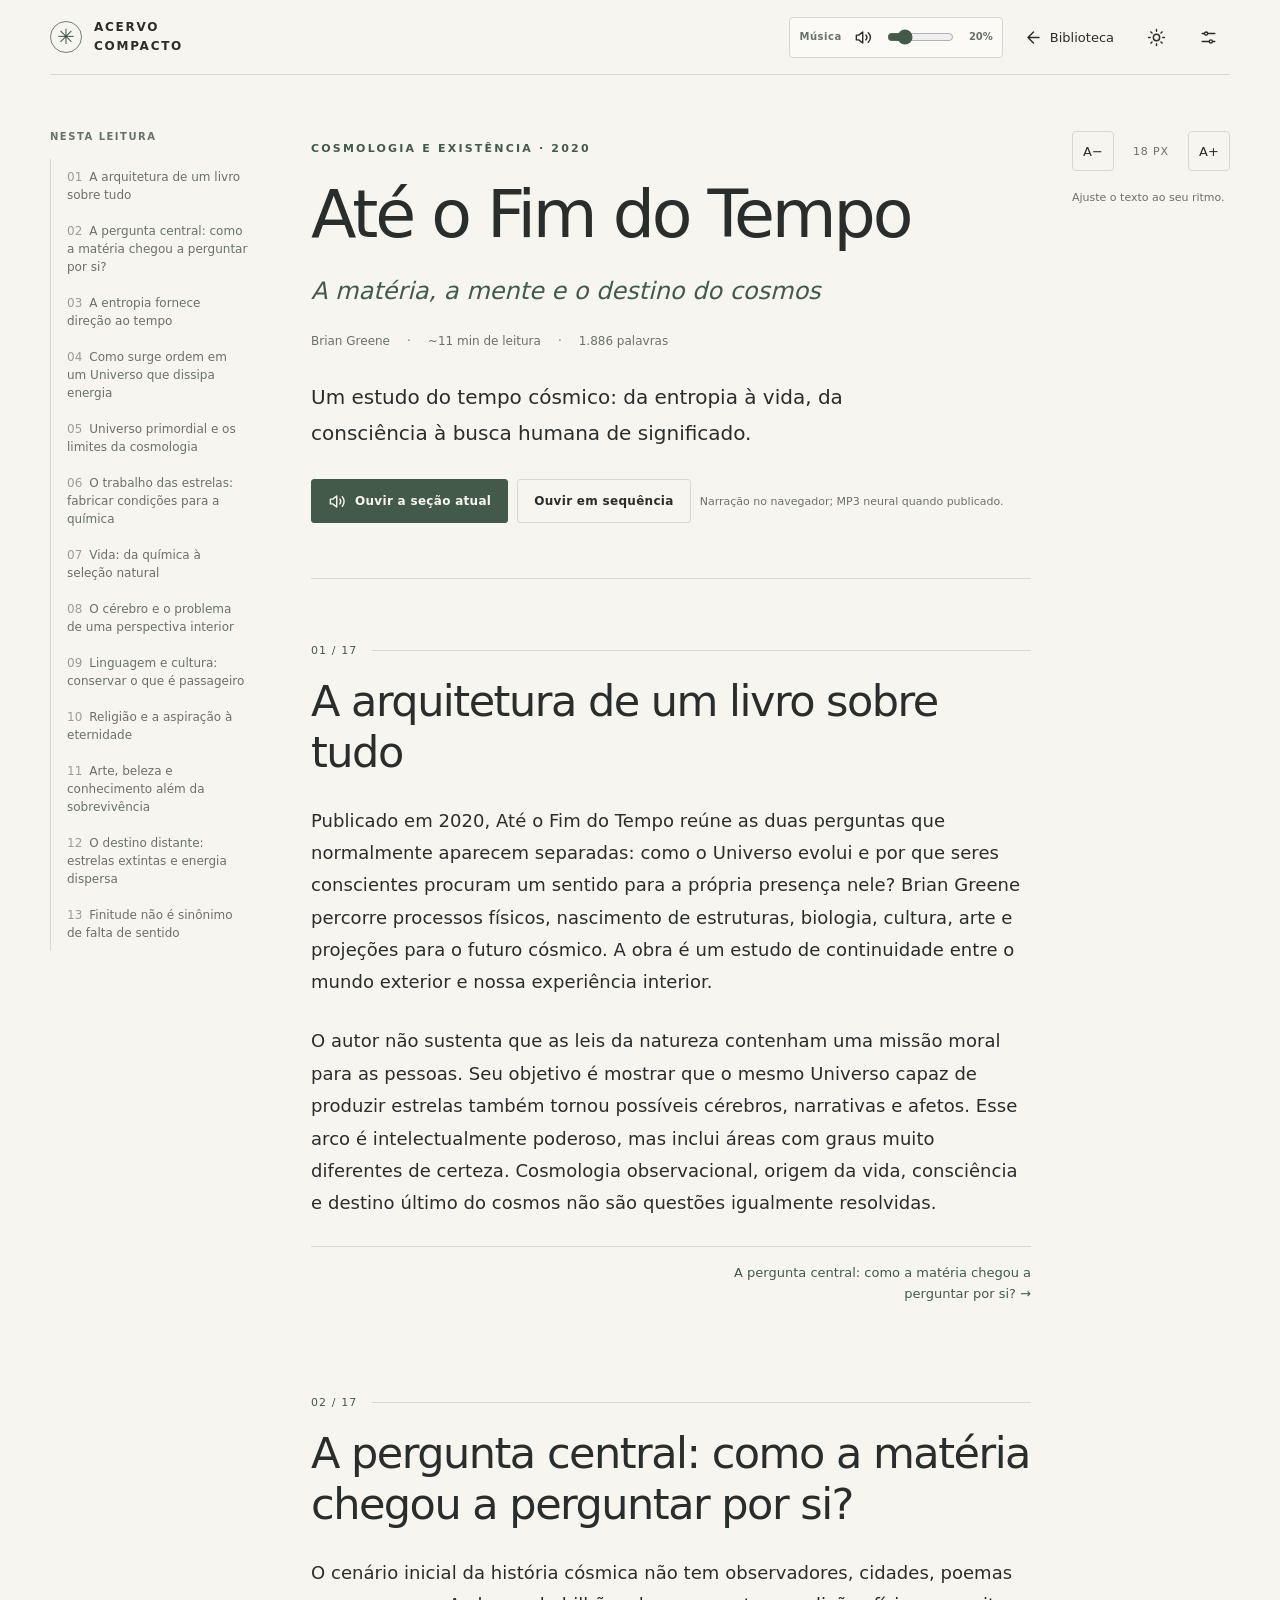
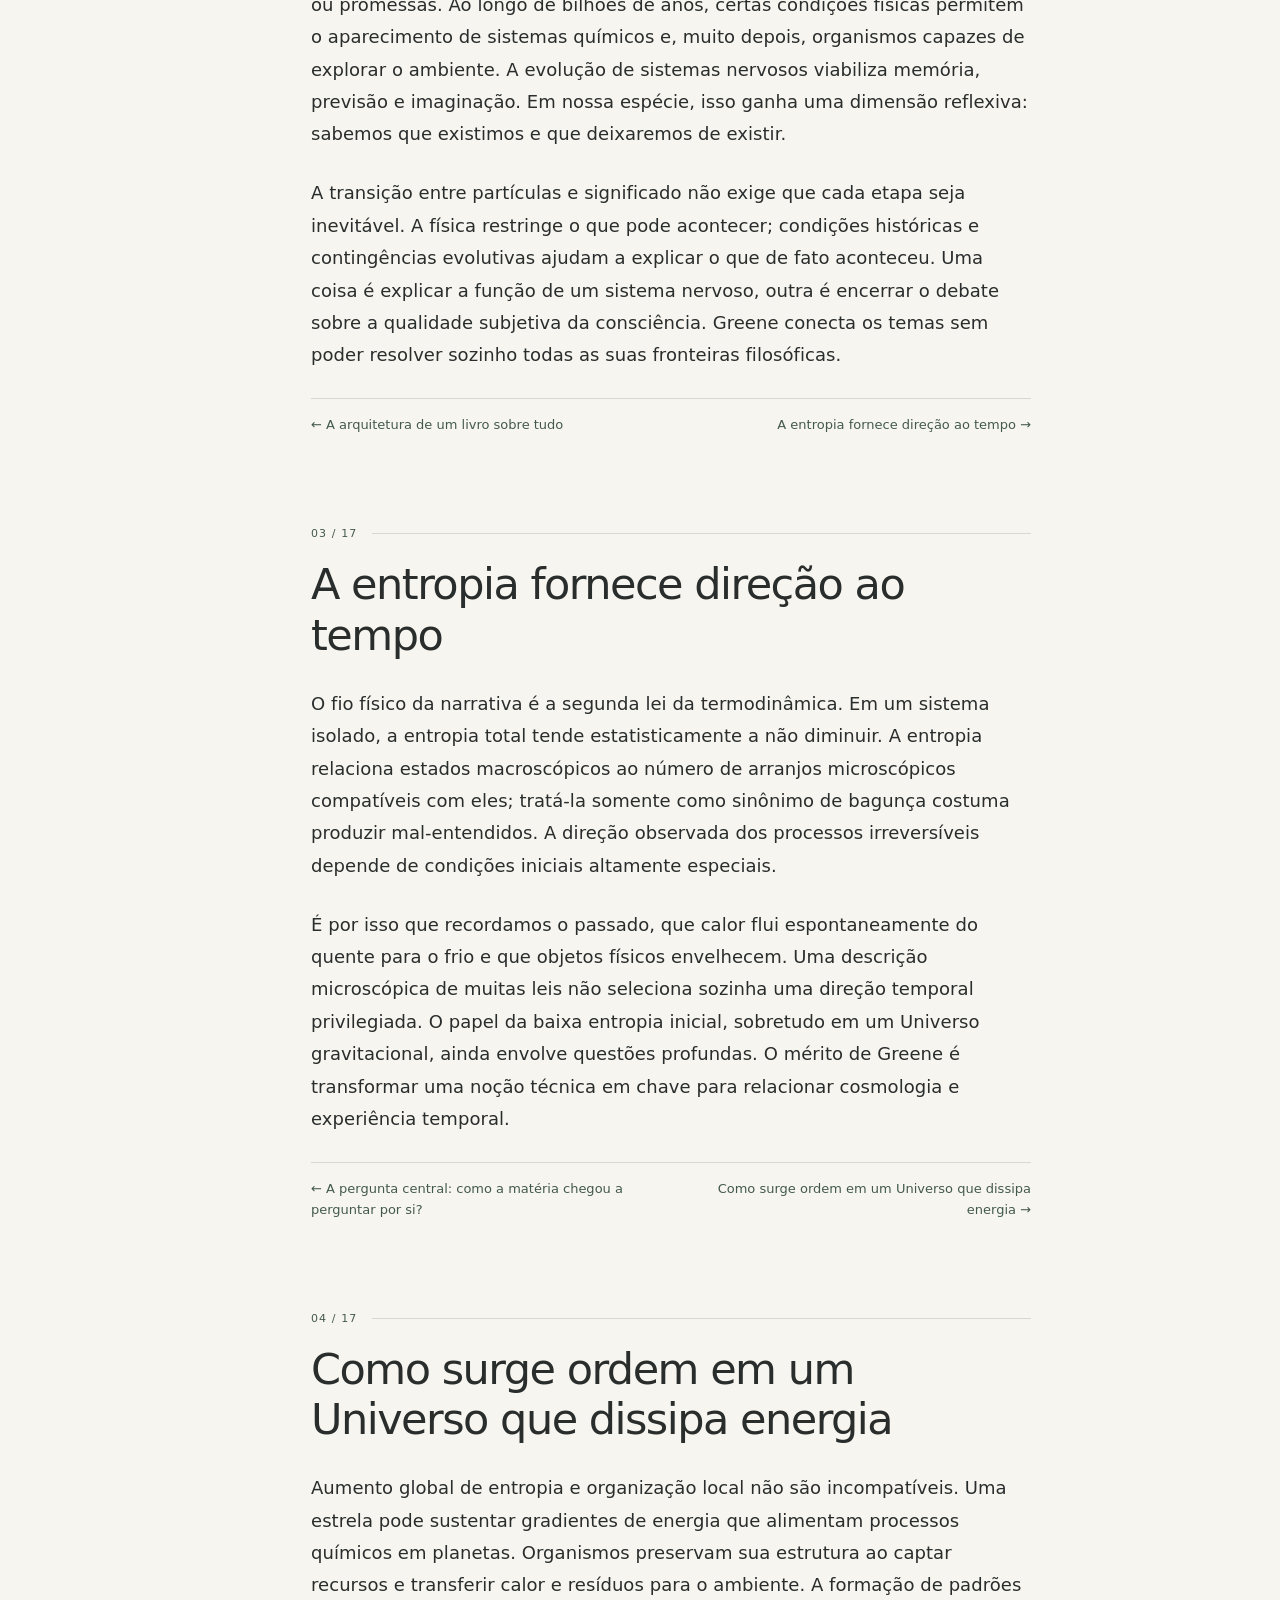
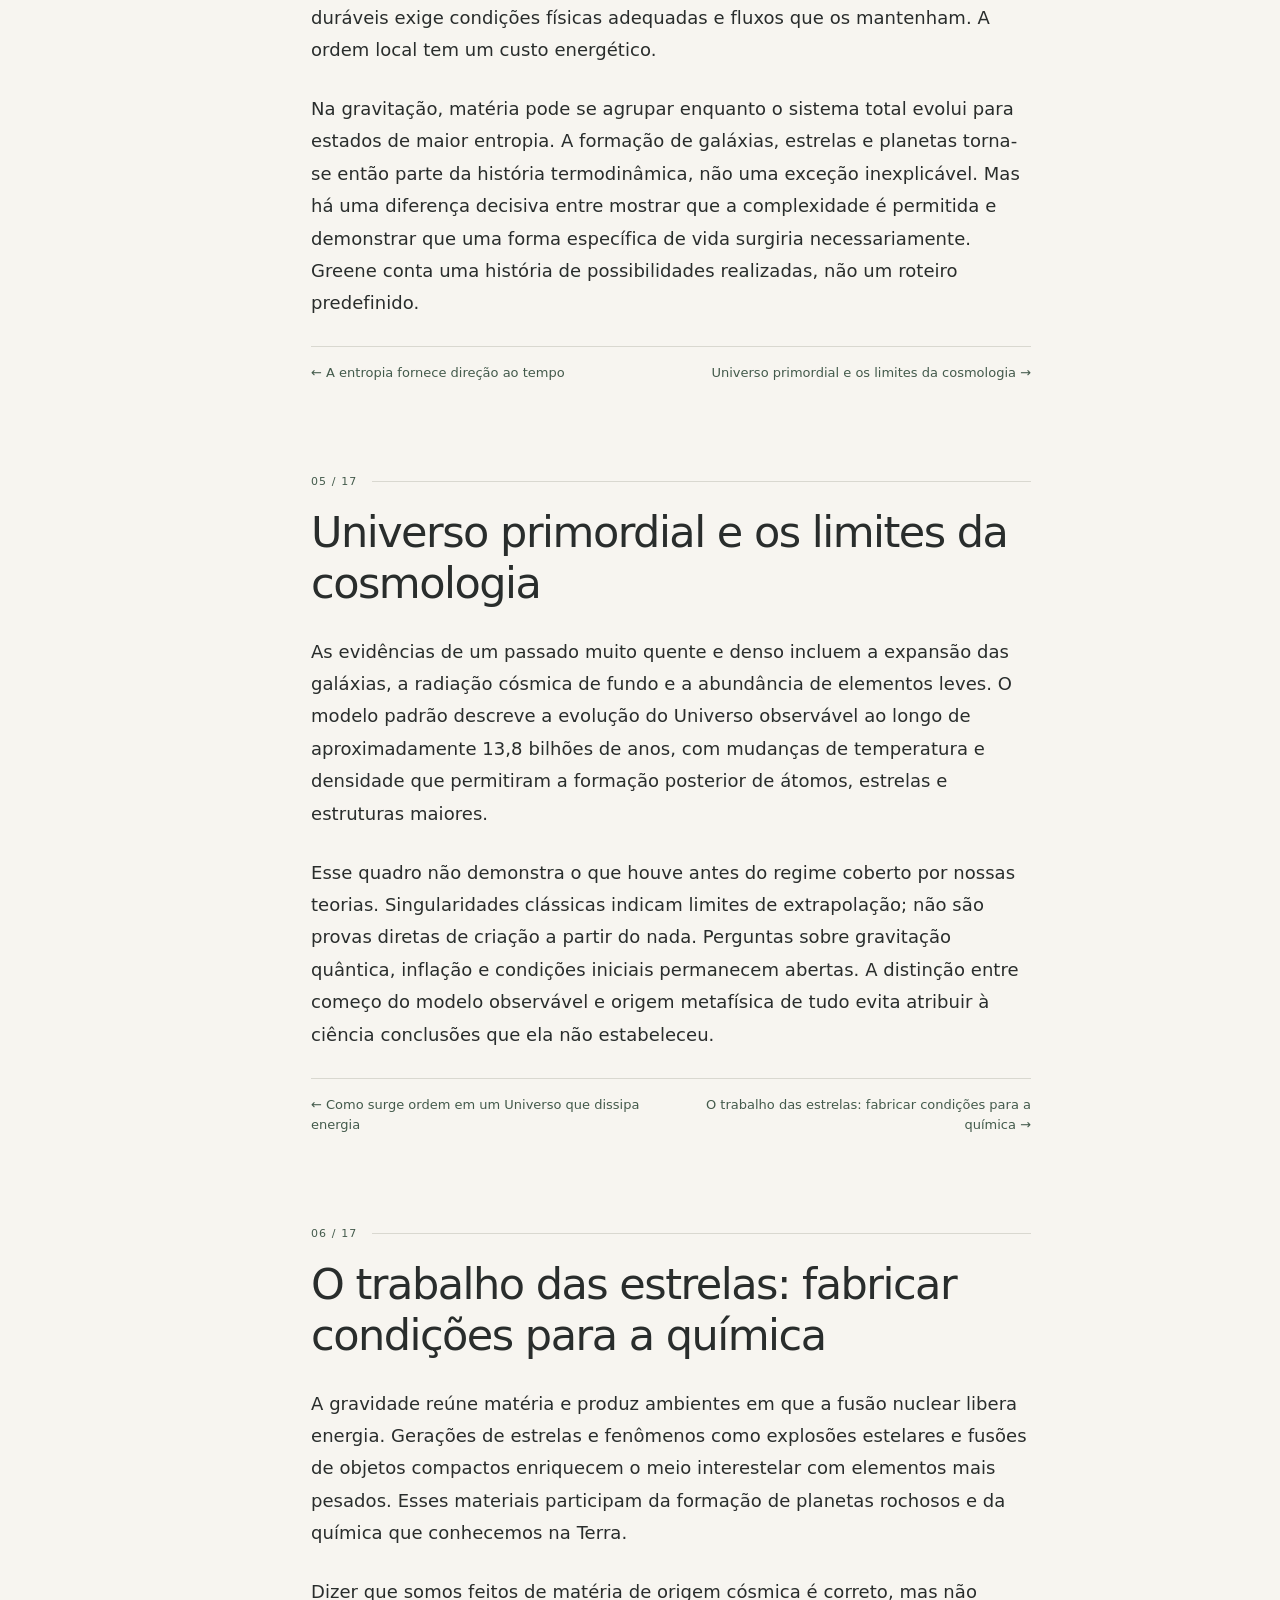
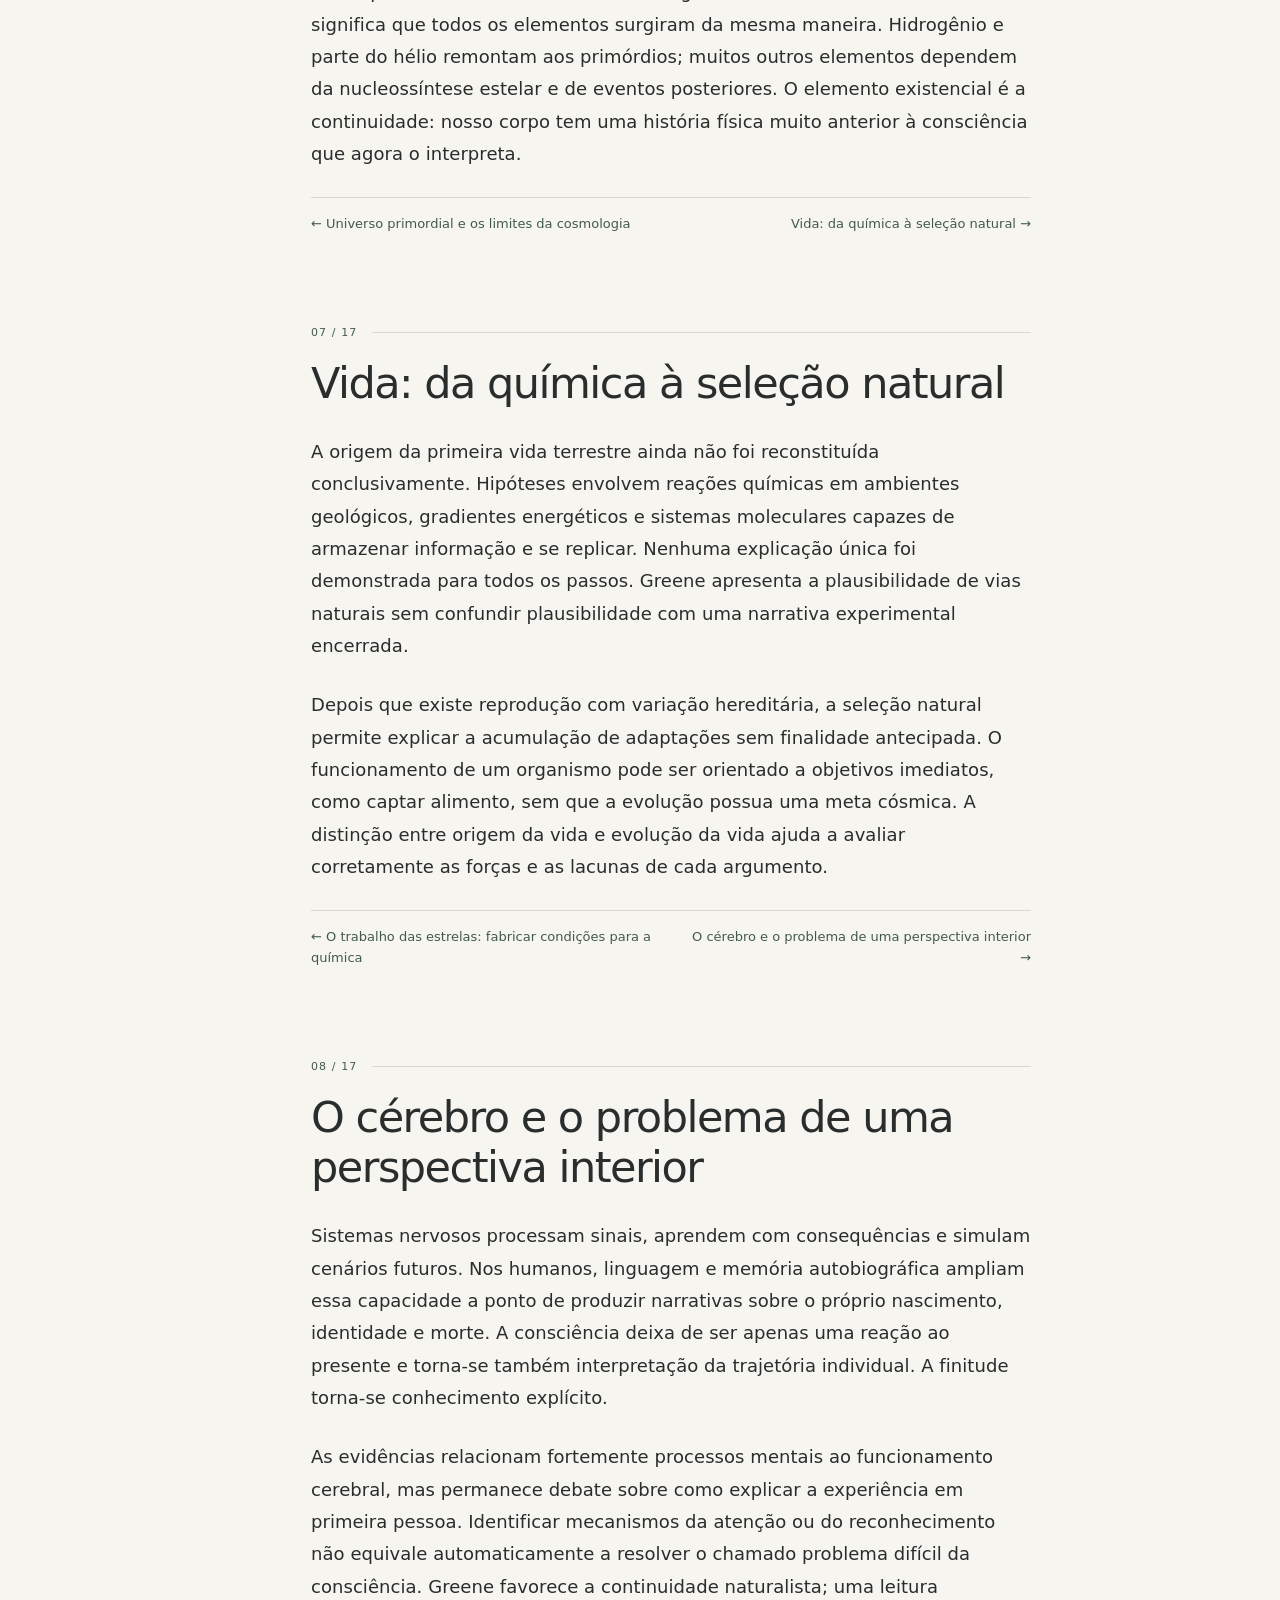
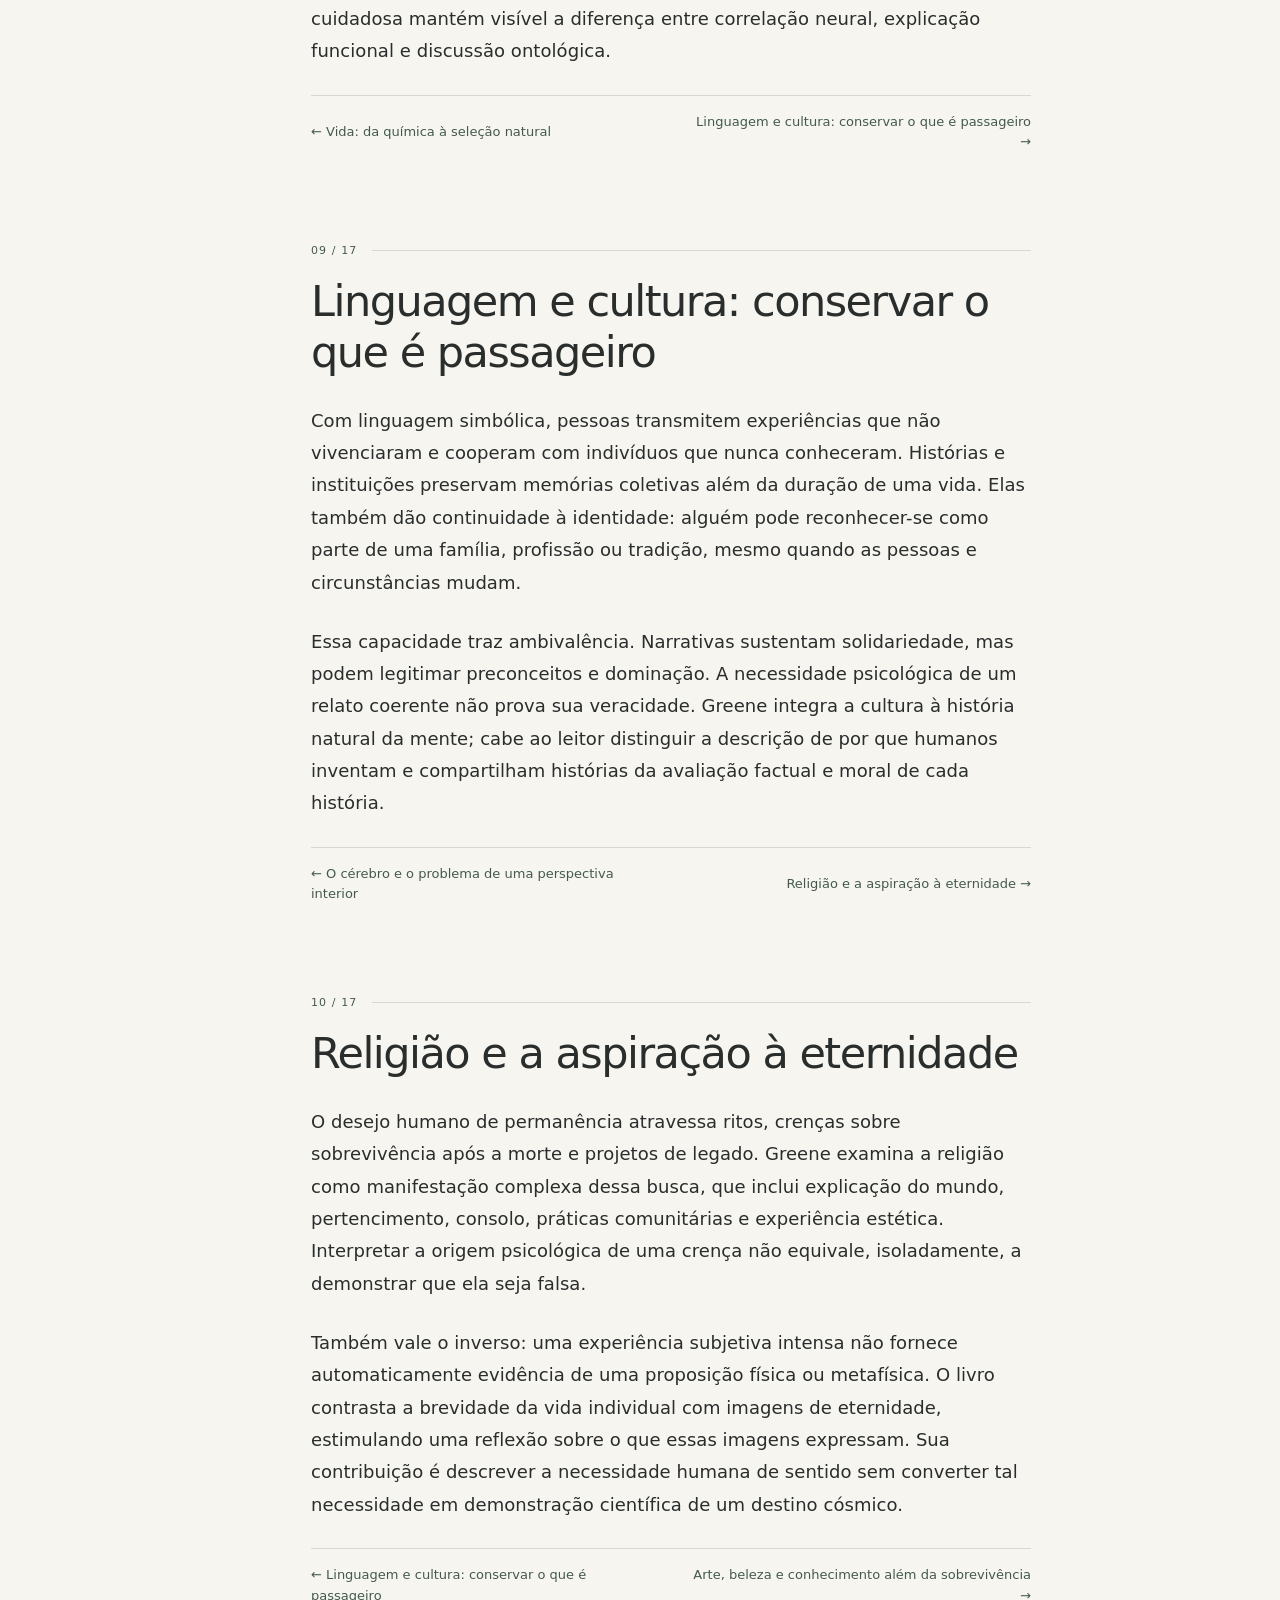
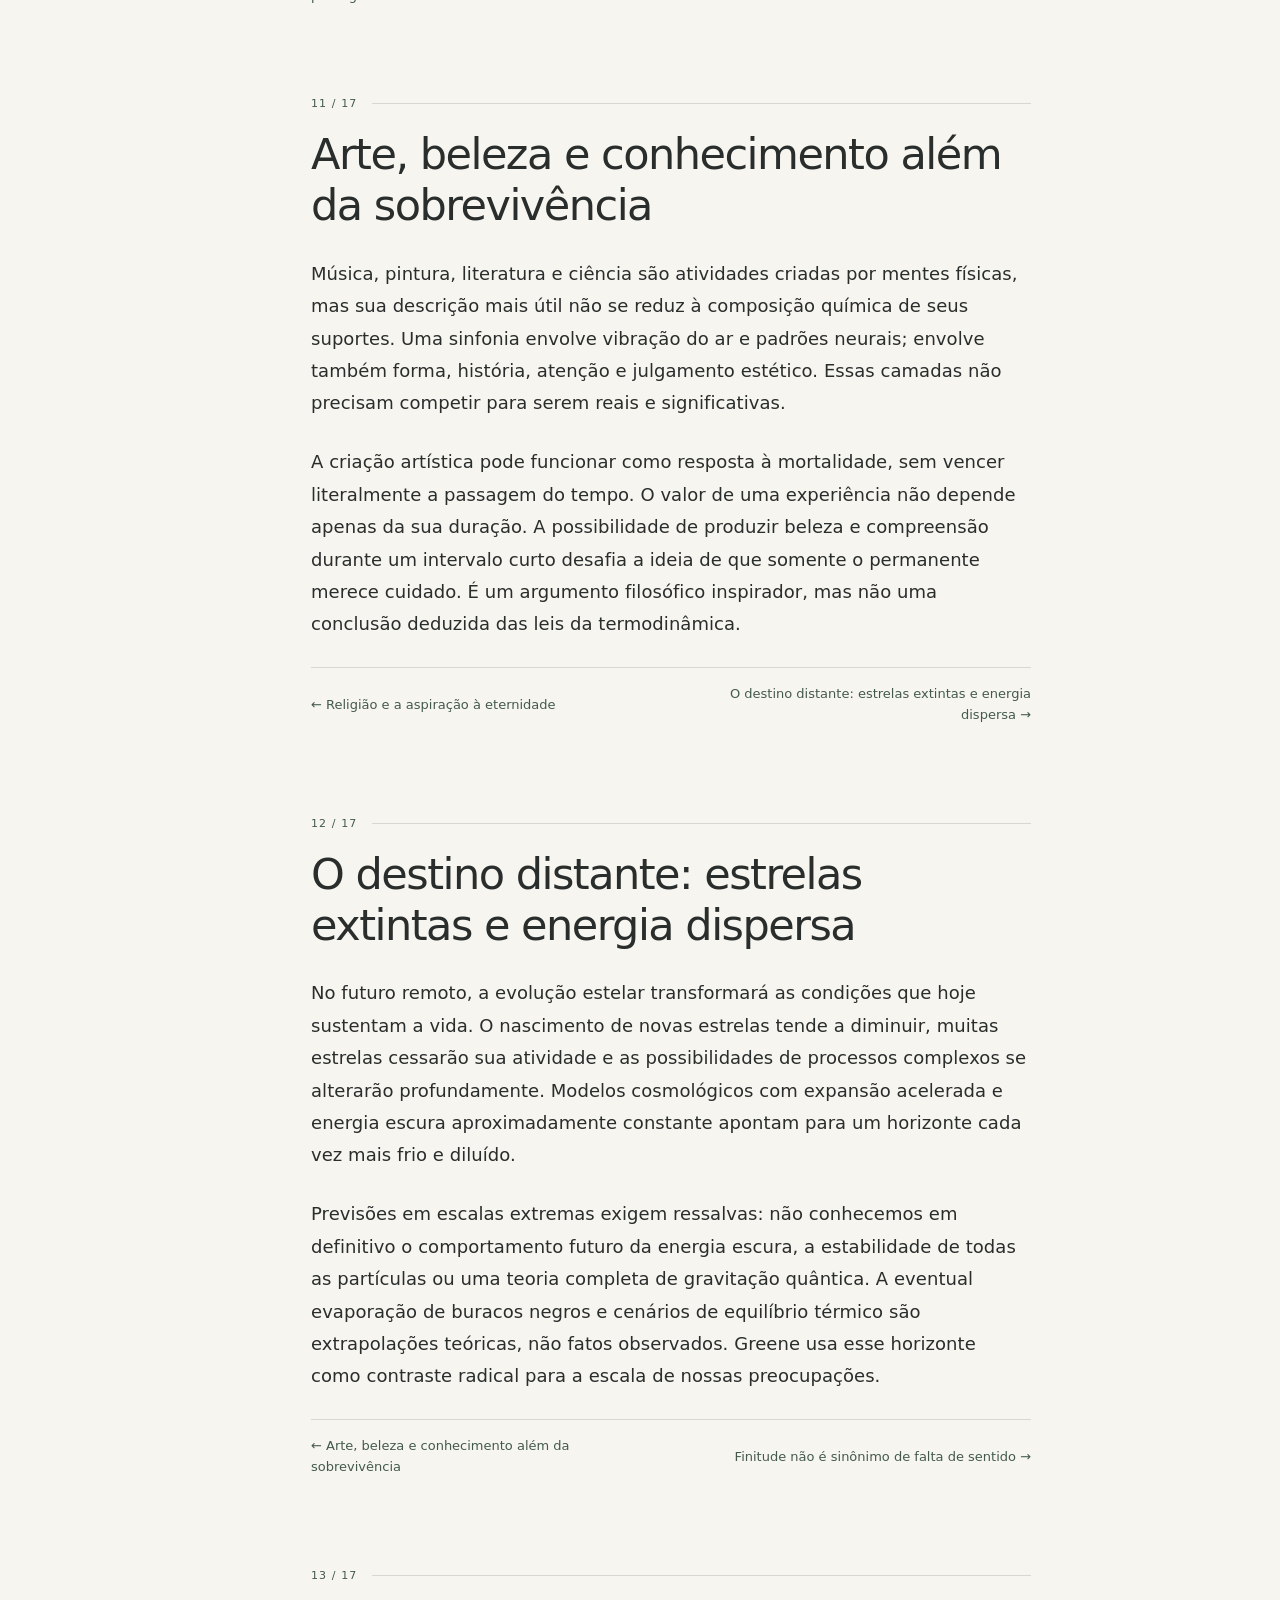
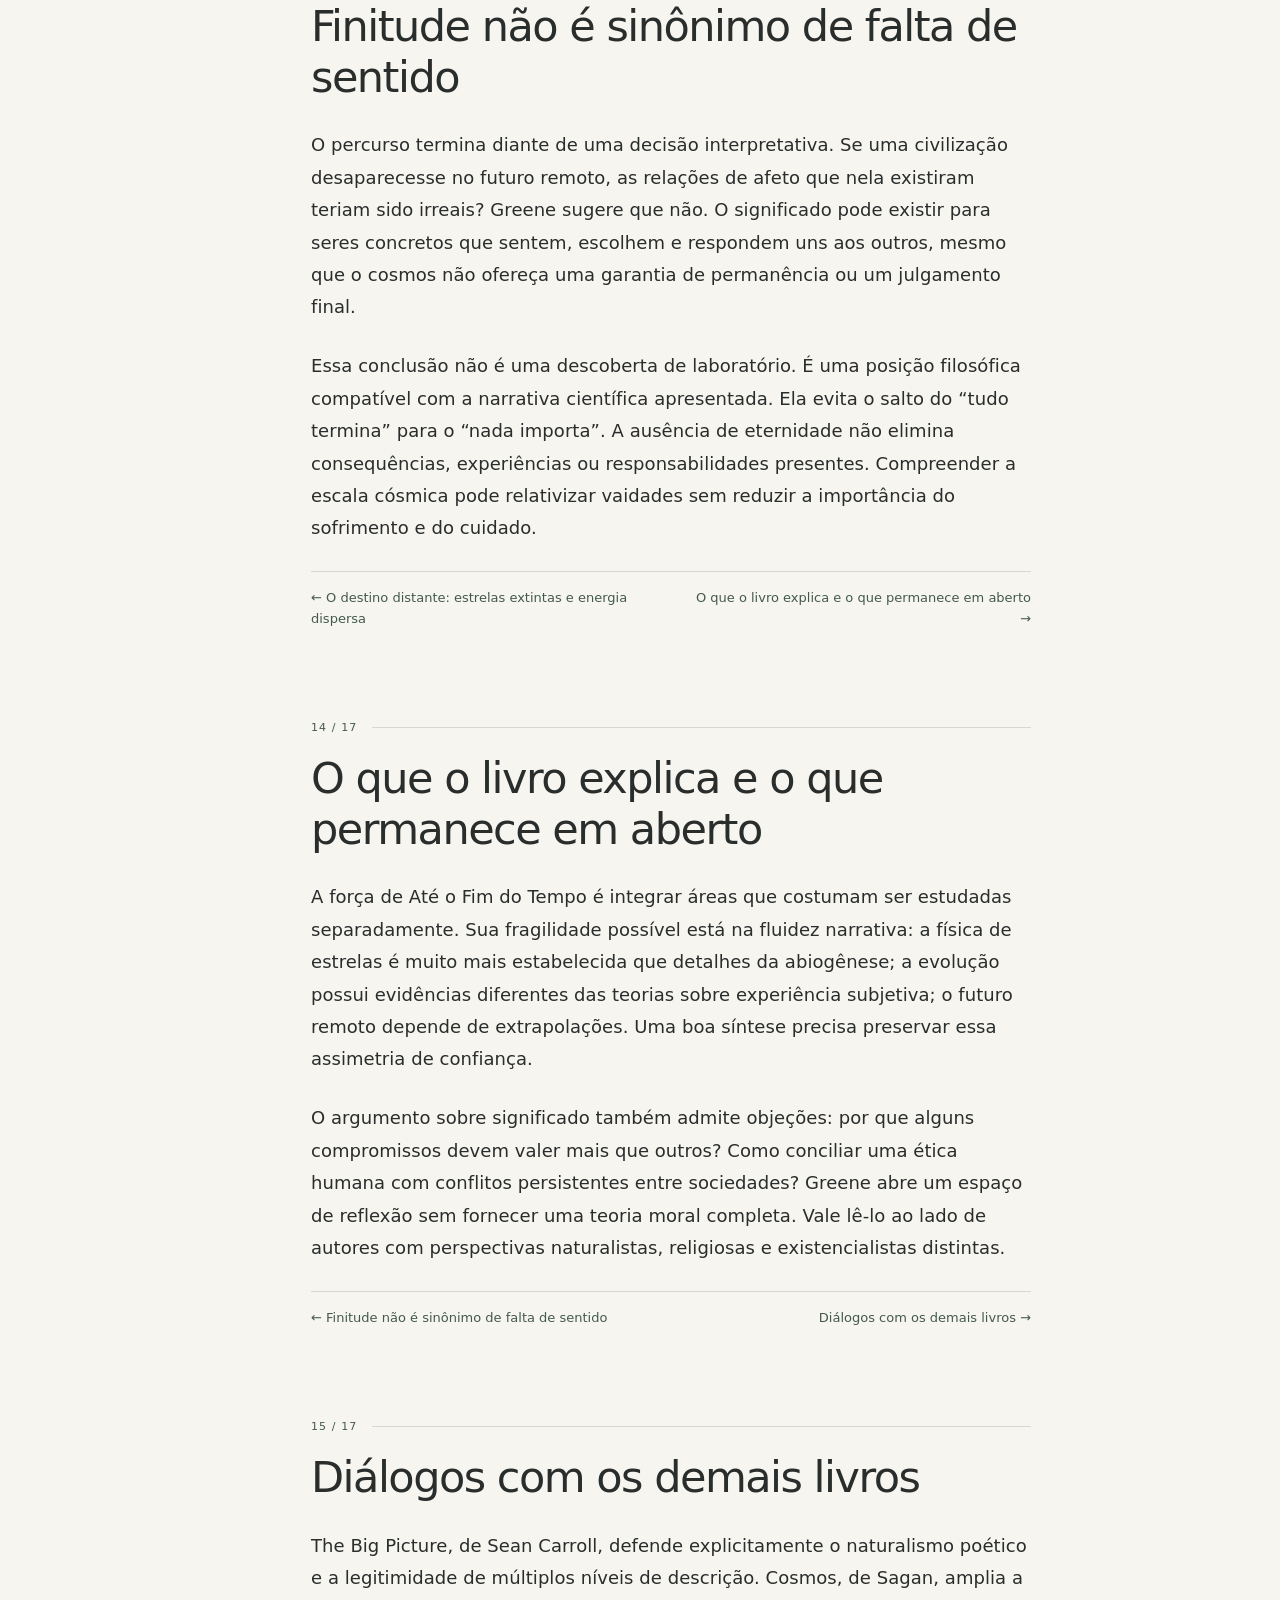
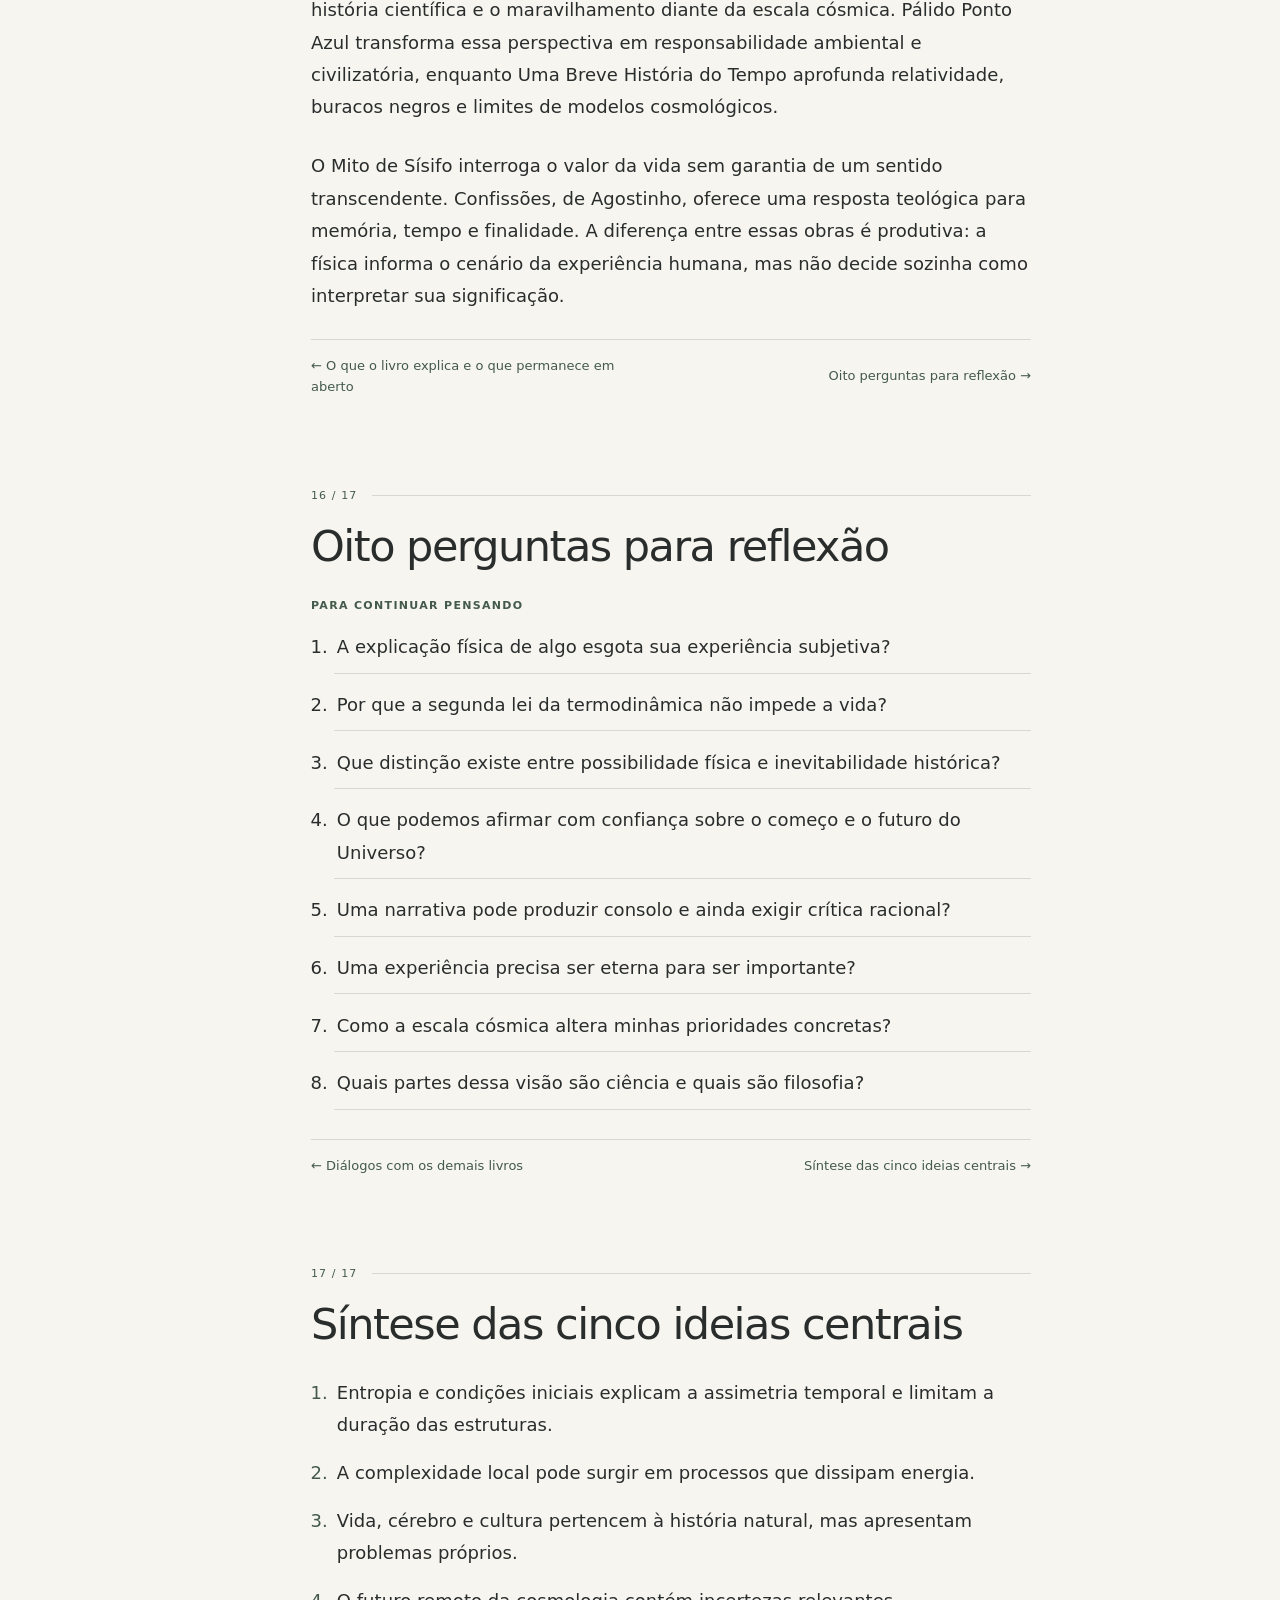
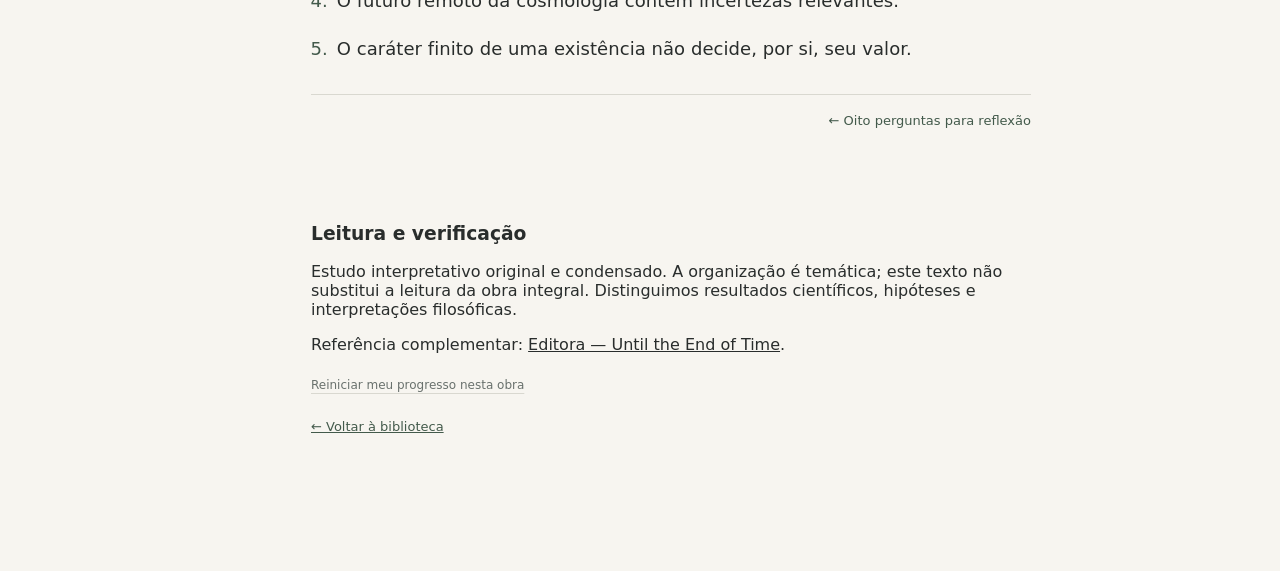
==== livros/ate-o-fim-do-tempo/index.html @ e3b3499a "feat(leitura): adicionar Até o Fim do Tempo de Brian Greene" ====
<!DOCTYPE html><html lang="pt-BR"><head><meta charset="utf-8"><meta name="viewport" content="width=device-width,initial-scale=1"><meta name="color-scheme" content="light dark"><meta name="application-name" content="Acervo Compacto"><meta name="theme-color" content="#F7F5F0"><meta name="description" content="Um estudo do tempo cósmico: da entropia à vida, da consciência à busca humana de significado."><title>Até o Fim do Tempo · Acervo Compacto</title><link rel="icon" type="image/svg+xml" href="../../assets/images/favicon.svg"><link rel="stylesheet" href="../../assets/css/styles.css"><script>try{const t=JSON.parse(localStorage.getItem('biblioteca.existencia.v1.preferences')||'{}').theme;document.documentElement.dataset.theme=t==='dark'||(t!=='light'&&matchMedia('(prefers-color-scheme:dark)').matches)?'dark':'light'}catch(e){document.documentElement.dataset.theme=matchMedia('(prefers-color-scheme:dark)').matches?'dark':'light'}</script></head><body data-page="reader" data-book="ate-o-fim-do-tempo"><a class="skip-link" href="#content">Ir para o texto</a><div class="reading-meter" aria-hidden="true"><span data-reading-meter></span></div><div class="storage-warning" role="status"></div><header class="topbar wrap reader-header">
<a class="masthead" href="../../index.html" aria-label="Acervo Compacto — Início"><span class="brand-symbol" aria-hidden="true">✳</span><span class="brand-name">Acervo<br>Compacto</span></a>
<nav class="top-actions" aria-label="Ações gerais"><a class="text-button" href="../../index.html"><svg aria-hidden="true" viewBox="0 0 24 24" width="19" height="19" fill="none" stroke="currentColor" stroke-width="1.8" stroke-linecap="round" stroke-linejoin="round"><path d="m12 19-7-7 7-7M5 12h14"/></svg><span class="hide-small">Biblioteca</span></a><button type="button" class="icon-button" data-theme-toggle aria-label="Alternar tema" title="Alternar tema"><svg aria-hidden="true" viewBox="0 0 24 24" width="19" height="19" fill="none" stroke="currentColor" stroke-width="1.8" stroke-linecap="round" stroke-linejoin="round"><circle cx="12" cy="12" r="4"/><path d="M12 2v2m0 16v2M4.9 4.9l1.5 1.5m11.2 11.2 1.5 1.5M2 12h2m16 0h2M4.9 19.1l1.5-1.5M17.6 6.4l1.5-1.5"/></svg></button><button type="button" class="icon-button" data-open-settings aria-label="Preferências" title="Preferências"><svg aria-hidden="true" viewBox="0 0 24 24" width="19" height="19" fill="none" stroke="currentColor" stroke-width="1.8" stroke-linecap="round" stroke-linejoin="round"><path d="M4 7h16M4 17h16"/><circle cx="9" cy="7" r="2" fill="var(--bg)"/><circle cx="15" cy="17" r="2" fill="var(--bg)"/></svg></button></nav></header><div class="reader-shell wrap"><aside class="reader-sidebar" aria-label="Sumário da obra"><p class="toc-title">Nesta leitura</p><ol class="toc-list"><li><a href="#contexto"><span class="chapter-no">01</span>A arquitetura de um livro sobre tudo</a></li><li><a href="#tese"><span class="chapter-no">02</span>A pergunta central: como a matéria chegou a perguntar por si?</a></li><li><a href="#entropia"><span class="chapter-no">03</span>A entropia fornece direção ao tempo</a></li><li><a href="#ordem"><span class="chapter-no">04</span>Como surge ordem em um Universo que dissipa energia</a></li><li><a href="#origem"><span class="chapter-no">05</span>Universo primordial e os limites da cosmologia</a></li><li><a href="#estrelas"><span class="chapter-no">06</span>O trabalho das estrelas: fabricar condições para a química</a></li><li><a href="#vida"><span class="chapter-no">07</span>Vida: da química à seleção natural</a></li><li><a href="#mente"><span class="chapter-no">08</span>O cérebro e o problema de uma perspectiva interior</a></li><li><a href="#narrativas"><span class="chapter-no">09</span>Linguagem e cultura: conservar o que é passageiro</a></li><li><a href="#religiao"><span class="chapter-no">10</span>Religião e a aspiração à eternidade</a></li><li><a href="#arte"><span class="chapter-no">11</span>Arte, beleza e conhecimento além da sobrevivência</a></li><li><a href="#futuro"><span class="chapter-no">12</span>O destino distante: estrelas extintas e energia dispersa</a></li><li><a href="#significado"><span class="chapter-no">13</span>Finitude não é sinônimo de falta de sentido</a></li><li><a href="#criticas"><span class="chapter-no">14</span>O que o livro explica e o que permanece em aberto</a></li><li><a href="#conexoes"><span class="chapter-no">15</span>Diálogos com os demais livros</a></li><li><a href="#perguntas"><span class="chapter-no">16</span>Oito perguntas para reflexão</a></li><li><a href="#sintese"><span class="chapter-no">17</span>Síntese das cinco ideias centrais</a></li></ol></aside><div class="reader-tools" aria-label="Controles de leitura"><div class="tool-group"><button type="button" class="tool-button" data-font-down aria-label="Diminuir fonte">A−</button><span data-font-current class="tool-label">18 px</span><button type="button" class="tool-button" data-font-up aria-label="Aumentar fonte">A+</button></div><div class="tool-note">Ajuste o texto ao seu ritmo.</div></div><main id="content" class="reader-main"><article><header class="book-intro"><span class="eyebrow">Cosmologia e existência · 2020</span><h1>Até o Fim do Tempo</h1><p class="subtitle">A matéria, a mente e o destino do cosmos</p><div class="intro-meta"><span>Brian Greene</span><span>~11 min de leitura</span><span>1.886 palavras</span></div><p class="intro-lede">Um estudo do tempo cósmico: da entropia à vida, da consciência à busca humana de significado.</p><div class="speech-launch"><button type="button" class="solid-action" data-speech-section><svg aria-hidden="true" viewBox="0 0 24 24" width="19" height="19" fill="none" stroke="currentColor" stroke-width="1.8" stroke-linecap="round" stroke-linejoin="round"><path d="M11 5 6 9H3v6h3l5 4V5Zm4 4a5 5 0 0 1 0 6m3-9a9 9 0 0 1 0 12"/></svg> Ouvir a seção atual</button><button type="button" class="outline-action" data-speech-all>Ouvir em sequência</button><span class="voice-hint">Narração no navegador; MP3 neural quando publicado.</span></div><div class="resume-alert" data-resume-alert><strong>Última leitura: <span data-resume-percent>0%</span>.</strong><button type="button" class="small-link" data-resume-button style="border:0;border-bottom:1px solid currentColor;background:transparent;cursor:pointer">Ir ao ponto salvo</button></div></header><details class="mobile-toc"><summary>Sumário · 17 seções</summary><ol class="toc-list"><li><a href="#contexto"><span class="chapter-no">01</span>A arquitetura de um livro sobre tudo</a></li><li><a href="#tese"><span class="chapter-no">02</span>A pergunta central: como a matéria chegou a perguntar por si?</a></li><li><a href="#entropia"><span class="chapter-no">03</span>A entropia fornece direção ao tempo</a></li><li><a href="#ordem"><span class="chapter-no">04</span>Como surge ordem em um Universo que dissipa energia</a></li><li><a href="#origem"><span class="chapter-no">05</span>Universo primordial e os limites da cosmologia</a></li><li><a href="#estrelas"><span class="chapter-no">06</span>O trabalho das estrelas: fabricar condições para a química</a></li><li><a href="#vida"><span class="chapter-no">07</span>Vida: da química à seleção natural</a></li><li><a href="#mente"><span class="chapter-no">08</span>O cérebro e o problema de uma perspectiva interior</a></li><li><a href="#narrativas"><span class="chapter-no">09</span>Linguagem e cultura: conservar o que é passageiro</a></li><li><a href="#religiao"><span class="chapter-no">10</span>Religião e a aspiração à eternidade</a></li><li><a href="#arte"><span class="chapter-no">11</span>Arte, beleza e conhecimento além da sobrevivência</a></li><li><a href="#futuro"><span class="chapter-no">12</span>O destino distante: estrelas extintas e energia dispersa</a></li><li><a href="#significado"><span class="chapter-no">13</span>Finitude não é sinônimo de falta de sentido</a></li><li><a href="#criticas"><span class="chapter-no">14</span>O que o livro explica e o que permanece em aberto</a></li><li><a href="#conexoes"><span class="chapter-no">15</span>Diálogos com os demais livros</a></li><li><a href="#perguntas"><span class="chapter-no">16</span>Oito perguntas para reflexão</a></li><li><a href="#sintese"><span class="chapter-no">17</span>Síntese das cinco ideias centrais</a></li></ol></details><section id="contexto" class="reading-section" data-chapter aria-labelledby="heading-contexto"><div class="section-top"><span class="section-index">01 / 17</span><span class="section-rule"></span></div><h2 id="heading-contexto">A arquitetura de um livro sobre tudo</h2><div class="reading-body"><p id="contexto-1" data-readable>Publicado em 2020, Até o Fim do Tempo reúne as duas perguntas que normalmente aparecem separadas: como o Universo evolui e por que seres conscientes procuram um sentido para a própria presença nele? Brian Greene percorre processos físicos, nascimento de estruturas, biologia, cultura, arte e projeções para o futuro cósmico. A obra é um estudo de continuidade entre o mundo exterior e nossa experiência interior.</p><p id="contexto-2" data-readable>O autor não sustenta que as leis da natureza contenham uma missão moral para as pessoas. Seu objetivo é mostrar que o mesmo Universo capaz de produzir estrelas também tornou possíveis cérebros, narrativas e afetos. Esse arco é intelectualmente poderoso, mas inclui áreas com graus muito diferentes de certeza. Cosmologia observacional, origem da vida, consciência e destino último do cosmos não são questões igualmente resolvidas.</p></div><nav class="section-nav" aria-label="Navegação entre seções"><a href="#tese">A pergunta central: como a matéria chegou a perguntar por si? →</a></nav></section>
<section id="tese" class="reading-section" data-chapter aria-labelledby="heading-tese"><div class="section-top"><span class="section-index">02 / 17</span><span class="section-rule"></span></div><h2 id="heading-tese">A pergunta central: como a matéria chegou a perguntar por si?</h2><div class="reading-body"><p id="tese-1" data-readable>O cenário inicial da história cósmica não tem observadores, cidades, poemas ou promessas. Ao longo de bilhões de anos, certas condições físicas permitem o aparecimento de sistemas químicos e, muito depois, organismos capazes de explorar o ambiente. A evolução de sistemas nervosos viabiliza memória, previsão e imaginação. Em nossa espécie, isso ganha uma dimensão reflexiva: sabemos que existimos e que deixaremos de existir.</p><p id="tese-2" data-readable>A transição entre partículas e significado não exige que cada etapa seja inevitável. A física restringe o que pode acontecer; condições históricas e contingências evolutivas ajudam a explicar o que de fato aconteceu. Uma coisa é explicar a função de um sistema nervoso, outra é encerrar o debate sobre a qualidade subjetiva da consciência. Greene conecta os temas sem poder resolver sozinho todas as suas fronteiras filosóficas.</p></div><nav class="section-nav" aria-label="Navegação entre seções"><a href="#contexto">← A arquitetura de um livro sobre tudo</a><a href="#entropia">A entropia fornece direção ao tempo →</a></nav></section>
<section id="entropia" class="reading-section" data-chapter aria-labelledby="heading-entropia"><div class="section-top"><span class="section-index">03 / 17</span><span class="section-rule"></span></div><h2 id="heading-entropia">A entropia fornece direção ao tempo</h2><div class="reading-body"><p id="entropia-1" data-readable>O fio físico da narrativa é a segunda lei da termodinâmica. Em um sistema isolado, a entropia total tende estatisticamente a não diminuir. A entropia relaciona estados macroscópicos ao número de arranjos microscópicos compatíveis com eles; tratá-la somente como sinônimo de bagunça costuma produzir mal-entendidos. A direção observada dos processos irreversíveis depende de condições iniciais altamente especiais.</p><p id="entropia-2" data-readable>É por isso que recordamos o passado, que calor flui espontaneamente do quente para o frio e que objetos físicos envelhecem. Uma descrição microscópica de muitas leis não seleciona sozinha uma direção temporal privilegiada. O papel da baixa entropia inicial, sobretudo em um Universo gravitacional, ainda envolve questões profundas. O mérito de Greene é transformar uma noção técnica em chave para relacionar cosmologia e experiência temporal.</p></div><nav class="section-nav" aria-label="Navegação entre seções"><a href="#tese">← A pergunta central: como a matéria chegou a perguntar por si?</a><a href="#ordem">Como surge ordem em um Universo que dissipa energia →</a></nav></section>
<section id="ordem" class="reading-section" data-chapter aria-labelledby="heading-ordem"><div class="section-top"><span class="section-index">04 / 17</span><span class="section-rule"></span></div><h2 id="heading-ordem">Como surge ordem em um Universo que dissipa energia</h2><div class="reading-body"><p id="ordem-1" data-readable>Aumento global de entropia e organização local não são incompatíveis. Uma estrela pode sustentar gradientes de energia que alimentam processos químicos em planetas. Organismos preservam sua estrutura ao captar recursos e transferir calor e resíduos para o ambiente. A formação de padrões duráveis exige condições físicas adequadas e fluxos que os mantenham. A ordem local tem um custo energético.</p><p id="ordem-2" data-readable>Na gravitação, matéria pode se agrupar enquanto o sistema total evolui para estados de maior entropia. A formação de galáxias, estrelas e planetas torna-se então parte da história termodinâmica, não uma exceção inexplicável. Mas há uma diferença decisiva entre mostrar que a complexidade é permitida e demonstrar que uma forma específica de vida surgiria necessariamente. Greene conta uma história de possibilidades realizadas, não um roteiro predefinido.</p></div><nav class="section-nav" aria-label="Navegação entre seções"><a href="#entropia">← A entropia fornece direção ao tempo</a><a href="#origem">Universo primordial e os limites da cosmologia →</a></nav></section>
<section id="origem" class="reading-section" data-chapter aria-labelledby="heading-origem"><div class="section-top"><span class="section-index">05 / 17</span><span class="section-rule"></span></div><h2 id="heading-origem">Universo primordial e os limites da cosmologia</h2><div class="reading-body"><p id="origem-1" data-readable>As evidências de um passado muito quente e denso incluem a expansão das galáxias, a radiação cósmica de fundo e a abundância de elementos leves. O modelo padrão descreve a evolução do Universo observável ao longo de aproximadamente 13,8 bilhões de anos, com mudanças de temperatura e densidade que permitiram a formação posterior de átomos, estrelas e estruturas maiores.</p><p id="origem-2" data-readable>Esse quadro não demonstra o que houve antes do regime coberto por nossas teorias. Singularidades clássicas indicam limites de extrapolação; não são provas diretas de criação a partir do nada. Perguntas sobre gravitação quântica, inflação e condições iniciais permanecem abertas. A distinção entre começo do modelo observável e origem metafísica de tudo evita atribuir à ciência conclusões que ela não estabeleceu.</p></div><nav class="section-nav" aria-label="Navegação entre seções"><a href="#ordem">← Como surge ordem em um Universo que dissipa energia</a><a href="#estrelas">O trabalho das estrelas: fabricar condições para a química →</a></nav></section>
<section id="estrelas" class="reading-section" data-chapter aria-labelledby="heading-estrelas"><div class="section-top"><span class="section-index">06 / 17</span><span class="section-rule"></span></div><h2 id="heading-estrelas">O trabalho das estrelas: fabricar condições para a química</h2><div class="reading-body"><p id="estrelas-1" data-readable>A gravidade reúne matéria e produz ambientes em que a fusão nuclear libera energia. Gerações de estrelas e fenômenos como explosões estelares e fusões de objetos compactos enriquecem o meio interestelar com elementos mais pesados. Esses materiais participam da formação de planetas rochosos e da química que conhecemos na Terra.</p><p id="estrelas-2" data-readable>Dizer que somos feitos de matéria de origem cósmica é correto, mas não significa que todos os elementos surgiram da mesma maneira. Hidrogênio e parte do hélio remontam aos primórdios; muitos outros elementos dependem da nucleossíntese estelar e de eventos posteriores. O elemento existencial é a continuidade: nosso corpo tem uma história física muito anterior à consciência que agora o interpreta.</p></div><nav class="section-nav" aria-label="Navegação entre seções"><a href="#origem">← Universo primordial e os limites da cosmologia</a><a href="#vida">Vida: da química à seleção natural →</a></nav></section>
<section id="vida" class="reading-section" data-chapter aria-labelledby="heading-vida"><div class="section-top"><span class="section-index">07 / 17</span><span class="section-rule"></span></div><h2 id="heading-vida">Vida: da química à seleção natural</h2><div class="reading-body"><p id="vida-1" data-readable>A origem da primeira vida terrestre ainda não foi reconstituída conclusivamente. Hipóteses envolvem reações químicas em ambientes geológicos, gradientes energéticos e sistemas moleculares capazes de armazenar informação e se replicar. Nenhuma explicação única foi demonstrada para todos os passos. Greene apresenta a plausibilidade de vias naturais sem confundir plausibilidade com uma narrativa experimental encerrada.</p><p id="vida-2" data-readable>Depois que existe reprodução com variação hereditária, a seleção natural permite explicar a acumulação de adaptações sem finalidade antecipada. O funcionamento de um organismo pode ser orientado a objetivos imediatos, como captar alimento, sem que a evolução possua uma meta cósmica. A distinção entre origem da vida e evolução da vida ajuda a avaliar corretamente as forças e as lacunas de cada argumento.</p></div><nav class="section-nav" aria-label="Navegação entre seções"><a href="#estrelas">← O trabalho das estrelas: fabricar condições para a química</a><a href="#mente">O cérebro e o problema de uma perspectiva interior →</a></nav></section>
<section id="mente" class="reading-section" data-chapter aria-labelledby="heading-mente"><div class="section-top"><span class="section-index">08 / 17</span><span class="section-rule"></span></div><h2 id="heading-mente">O cérebro e o problema de uma perspectiva interior</h2><div class="reading-body"><p id="mente-1" data-readable>Sistemas nervosos processam sinais, aprendem com consequências e simulam cenários futuros. Nos humanos, linguagem e memória autobiográfica ampliam essa capacidade a ponto de produzir narrativas sobre o próprio nascimento, identidade e morte. A consciência deixa de ser apenas uma reação ao presente e torna-se também interpretação da trajetória individual. A finitude torna-se conhecimento explícito.</p><p id="mente-2" data-readable>As evidências relacionam fortemente processos mentais ao funcionamento cerebral, mas permanece debate sobre como explicar a experiência em primeira pessoa. Identificar mecanismos da atenção ou do reconhecimento não equivale automaticamente a resolver o chamado problema difícil da consciência. Greene favorece a continuidade naturalista; uma leitura cuidadosa mantém visível a diferença entre correlação neural, explicação funcional e discussão ontológica.</p></div><nav class="section-nav" aria-label="Navegação entre seções"><a href="#vida">← Vida: da química à seleção natural</a><a href="#narrativas">Linguagem e cultura: conservar o que é passageiro →</a></nav></section>
<section id="narrativas" class="reading-section" data-chapter aria-labelledby="heading-narrativas"><div class="section-top"><span class="section-index">09 / 17</span><span class="section-rule"></span></div><h2 id="heading-narrativas">Linguagem e cultura: conservar o que é passageiro</h2><div class="reading-body"><p id="narrativas-1" data-readable>Com linguagem simbólica, pessoas transmitem experiências que não vivenciaram e cooperam com indivíduos que nunca conheceram. Histórias e instituições preservam memórias coletivas além da duração de uma vida. Elas também dão continuidade à identidade: alguém pode reconhecer-se como parte de uma família, profissão ou tradição, mesmo quando as pessoas e circunstâncias mudam.</p><p id="narrativas-2" data-readable>Essa capacidade traz ambivalência. Narrativas sustentam solidariedade, mas podem legitimar preconceitos e dominação. A necessidade psicológica de um relato coerente não prova sua veracidade. Greene integra a cultura à história natural da mente; cabe ao leitor distinguir a descrição de por que humanos inventam e compartilham histórias da avaliação factual e moral de cada história.</p></div><nav class="section-nav" aria-label="Navegação entre seções"><a href="#mente">← O cérebro e o problema de uma perspectiva interior</a><a href="#religiao">Religião e a aspiração à eternidade →</a></nav></section>
<section id="religiao" class="reading-section" data-chapter aria-labelledby="heading-religiao"><div class="section-top"><span class="section-index">10 / 17</span><span class="section-rule"></span></div><h2 id="heading-religiao">Religião e a aspiração à eternidade</h2><div class="reading-body"><p id="religiao-1" data-readable>O desejo humano de permanência atravessa ritos, crenças sobre sobrevivência após a morte e projetos de legado. Greene examina a religião como manifestação complexa dessa busca, que inclui explicação do mundo, pertencimento, consolo, práticas comunitárias e experiência estética. Interpretar a origem psicológica de uma crença não equivale, isoladamente, a demonstrar que ela seja falsa.</p><p id="religiao-2" data-readable>Também vale o inverso: uma experiência subjetiva intensa não fornece automaticamente evidência de uma proposição física ou metafísica. O livro contrasta a brevidade da vida individual com imagens de eternidade, estimulando uma reflexão sobre o que essas imagens expressam. Sua contribuição é descrever a necessidade humana de sentido sem converter tal necessidade em demonstração científica de um destino cósmico.</p></div><nav class="section-nav" aria-label="Navegação entre seções"><a href="#narrativas">← Linguagem e cultura: conservar o que é passageiro</a><a href="#arte">Arte, beleza e conhecimento além da sobrevivência →</a></nav></section>
<section id="arte" class="reading-section" data-chapter aria-labelledby="heading-arte"><div class="section-top"><span class="section-index">11 / 17</span><span class="section-rule"></span></div><h2 id="heading-arte">Arte, beleza e conhecimento além da sobrevivência</h2><div class="reading-body"><p id="arte-1" data-readable>Música, pintura, literatura e ciência são atividades criadas por mentes físicas, mas sua descrição mais útil não se reduz à composição química de seus suportes. Uma sinfonia envolve vibração do ar e padrões neurais; envolve também forma, história, atenção e julgamento estético. Essas camadas não precisam competir para serem reais e significativas.</p><p id="arte-2" data-readable>A criação artística pode funcionar como resposta à mortalidade, sem vencer literalmente a passagem do tempo. O valor de uma experiência não depende apenas da sua duração. A possibilidade de produzir beleza e compreensão durante um intervalo curto desafia a ideia de que somente o permanente merece cuidado. É um argumento filosófico inspirador, mas não uma conclusão deduzida das leis da termodinâmica.</p></div><nav class="section-nav" aria-label="Navegação entre seções"><a href="#religiao">← Religião e a aspiração à eternidade</a><a href="#futuro">O destino distante: estrelas extintas e energia dispersa →</a></nav></section>
<section id="futuro" class="reading-section" data-chapter aria-labelledby="heading-futuro"><div class="section-top"><span class="section-index">12 / 17</span><span class="section-rule"></span></div><h2 id="heading-futuro">O destino distante: estrelas extintas e energia dispersa</h2><div class="reading-body"><p id="futuro-1" data-readable>No futuro remoto, a evolução estelar transformará as condições que hoje sustentam a vida. O nascimento de novas estrelas tende a diminuir, muitas estrelas cessarão sua atividade e as possibilidades de processos complexos se alterarão profundamente. Modelos cosmológicos com expansão acelerada e energia escura aproximadamente constante apontam para um horizonte cada vez mais frio e diluído.</p><p id="futuro-2" data-readable>Previsões em escalas extremas exigem ressalvas: não conhecemos em definitivo o comportamento futuro da energia escura, a estabilidade de todas as partículas ou uma teoria completa de gravitação quântica. A eventual evaporação de buracos negros e cenários de equilíbrio térmico são extrapolações teóricas, não fatos observados. Greene usa esse horizonte como contraste radical para a escala de nossas preocupações.</p></div><nav class="section-nav" aria-label="Navegação entre seções"><a href="#arte">← Arte, beleza e conhecimento além da sobrevivência</a><a href="#significado">Finitude não é sinônimo de falta de sentido →</a></nav></section>
<section id="significado" class="reading-section" data-chapter aria-labelledby="heading-significado"><div class="section-top"><span class="section-index">13 / 17</span><span class="section-rule"></span></div><h2 id="heading-significado">Finitude não é sinônimo de falta de sentido</h2><div class="reading-body"><p id="significado-1" data-readable>O percurso termina diante de uma decisão interpretativa. Se uma civilização desaparecesse no futuro remoto, as relações de afeto que nela existiram teriam sido irreais? Greene sugere que não. O significado pode existir para seres concretos que sentem, escolhem e respondem uns aos outros, mesmo que o cosmos não ofereça uma garantia de permanência ou um julgamento final.</p><p id="significado-2" data-readable>Essa conclusão não é uma descoberta de laboratório. É uma posição filosófica compatível com a narrativa científica apresentada. Ela evita o salto do “tudo termina” para o “nada importa”. A ausência de eternidade não elimina consequências, experiências ou responsabilidades presentes. Compreender a escala cósmica pode relativizar vaidades sem reduzir a importância do sofrimento e do cuidado.</p></div><nav class="section-nav" aria-label="Navegação entre seções"><a href="#futuro">← O destino distante: estrelas extintas e energia dispersa</a><a href="#criticas">O que o livro explica e o que permanece em aberto →</a></nav></section>
<section id="criticas" class="reading-section" data-chapter aria-labelledby="heading-criticas"><div class="section-top"><span class="section-index">14 / 17</span><span class="section-rule"></span></div><h2 id="heading-criticas">O que o livro explica e o que permanece em aberto</h2><div class="reading-body"><p id="criticas-1" data-readable>A força de Até o Fim do Tempo é integrar áreas que costumam ser estudadas separadamente. Sua fragilidade possível está na fluidez narrativa: a física de estrelas é muito mais estabelecida que detalhes da abiogênese; a evolução possui evidências diferentes das teorias sobre experiência subjetiva; o futuro remoto depende de extrapolações. Uma boa síntese precisa preservar essa assimetria de confiança.</p><p id="criticas-2" data-readable>O argumento sobre significado também admite objeções: por que alguns compromissos devem valer mais que outros? Como conciliar uma ética humana com conflitos persistentes entre sociedades? Greene abre um espaço de reflexão sem fornecer uma teoria moral completa. Vale lê-lo ao lado de autores com perspectivas naturalistas, religiosas e existencialistas distintas.</p></div><nav class="section-nav" aria-label="Navegação entre seções"><a href="#significado">← Finitude não é sinônimo de falta de sentido</a><a href="#conexoes">Diálogos com os demais livros →</a></nav></section>
<section id="conexoes" class="reading-section" data-chapter aria-labelledby="heading-conexoes"><div class="section-top"><span class="section-index">15 / 17</span><span class="section-rule"></span></div><h2 id="heading-conexoes">Diálogos com os demais livros</h2><div class="reading-body"><p id="conexoes-1" data-readable>The Big Picture, de Sean Carroll, defende explicitamente o naturalismo poético e a legitimidade de múltiplos níveis de descrição. Cosmos, de Sagan, amplia a história científica e o maravilhamento diante da escala cósmica. Pálido Ponto Azul transforma essa perspectiva em responsabilidade ambiental e civilizatória, enquanto Uma Breve História do Tempo aprofunda relatividade, buracos negros e limites de modelos cosmológicos.</p><p id="conexoes-2" data-readable>O Mito de Sísifo interroga o valor da vida sem garantia de um sentido transcendente. Confissões, de Agostinho, oferece uma resposta teológica para memória, tempo e finalidade. A diferença entre essas obras é produtiva: a física informa o cenário da experiência humana, mas não decide sozinha como interpretar sua significação.</p></div><nav class="section-nav" aria-label="Navegação entre seções"><a href="#criticas">← O que o livro explica e o que permanece em aberto</a><a href="#perguntas">Oito perguntas para reflexão →</a></nav></section>
<section id="perguntas" class="reading-section" data-chapter aria-labelledby="heading-perguntas"><div class="section-top"><span class="section-index">16 / 17</span><span class="section-rule"></span></div><h2 id="heading-perguntas">Oito perguntas para reflexão</h2><div class="reading-body"><p class="reflection-kicker">Para continuar pensando</p><ol class="qa-list"><li id="q1" data-readable>A explicação física de algo esgota sua experiência subjetiva?</li><li id="q2" data-readable>Por que a segunda lei da termodinâmica não impede a vida?</li><li id="q3" data-readable>Que distinção existe entre possibilidade física e inevitabilidade histórica?</li><li id="q4" data-readable>O que podemos afirmar com confiança sobre o começo e o futuro do Universo?</li><li id="q5" data-readable>Uma narrativa pode produzir consolo e ainda exigir crítica racional?</li><li id="q6" data-readable>Uma experiência precisa ser eterna para ser importante?</li><li id="q7" data-readable>Como a escala cósmica altera minhas prioridades concretas?</li><li id="q8" data-readable>Quais partes dessa visão são ciência e quais são filosofia?</li></ol></div><nav class="section-nav" aria-label="Navegação entre seções"><a href="#conexoes">← Diálogos com os demais livros</a><a href="#sintese">Síntese das cinco ideias centrais →</a></nav></section>
<section id="sintese" class="reading-section" data-chapter aria-labelledby="heading-sintese"><div class="section-top"><span class="section-index">17 / 17</span><span class="section-rule"></span></div><h2 id="heading-sintese">Síntese das cinco ideias centrais</h2><div class="reading-body"><ol class="ideas-list"><li id="idea1" data-readable>Entropia e condições iniciais explicam a assimetria temporal e limitam a duração das estruturas.</li><li id="idea2" data-readable>A complexidade local pode surgir em processos que dissipam energia.</li><li id="idea3" data-readable>Vida, cérebro e cultura pertencem à história natural, mas apresentam problemas próprios.</li><li id="idea4" data-readable>O futuro remoto da cosmologia contém incertezas relevantes.</li><li id="idea5" data-readable>O caráter finito de uma existência não decide, por si, seu valor.</li></ol></div><nav class="section-nav" aria-label="Navegação entre seções"><a href="#perguntas">← Oito perguntas para reflexão</a></nav></section><aside class="reader-references" aria-label="Referências editoriais"><h3>Leitura e verificação</h3><p>Estudo interpretativo original e condensado. A organização é temática; este texto não substitui a leitura da obra integral. Distinguimos resultados científicos, hipóteses e interpretações filosóficas.</p><p>Referência complementar: <a href="https://www.penguinrandomhouse.com/books/549600/until-the-end-of-time-by-brian-greene/" target="_blank" rel="noopener noreferrer">Editora — Until the End of Time</a>.</p></aside><div data-book-end></div></article><footer class="reader-end"><button type="button" class="reset-progress" data-reset-progress>Reiniciar meu progresso nesta obra</button><p><a href="../../index.html">← Voltar à biblioteca</a></p></footer></main></div><aside id="audio-player" class="audio-player" aria-label="Reprodutor de leitura em voz alta"><div class="player-layout"><div class="player-info"><div class="player-book">Até o Fim do Tempo</div><div class="player-chapter" data-audio-section>01 · A arquitetura de um livro sobre tudo</div></div><div class="player-buttons"><button type="button" data-player-prev aria-label="Seção anterior" title="Seção anterior"><svg aria-hidden="true" viewBox="0 0 24 24" width="19" height="19" fill="none" stroke="currentColor" stroke-width="1.8" stroke-linecap="round" stroke-linejoin="round"><path d="m19 6-10 6 10 6V6ZM6 6v12"/></svg></button><button type="button" class="primary" data-player-playpause aria-label="Reproduzir" title="Reproduzir"><span data-icon-play><svg aria-hidden="true" viewBox="0 0 24 24" width="19" height="19" fill="none" stroke="currentColor" stroke-width="1.8" stroke-linecap="round" stroke-linejoin="round"><path d="m9 6 10 6-10 6z"/></svg></span><span data-icon-pause hidden><svg aria-hidden="true" viewBox="0 0 24 24" width="19" height="19" fill="none" stroke="currentColor" stroke-width="1.8" stroke-linecap="round" stroke-linejoin="round"><path d="M9 6v12m6-12v12"/></svg></span></button><button type="button" data-player-next aria-label="Próxima seção" title="Próxima seção"><svg aria-hidden="true" viewBox="0 0 24 24" width="19" height="19" fill="none" stroke="currentColor" stroke-width="1.8" stroke-linecap="round" stroke-linejoin="round"><path d="m5 6 10 6-10 6V6Zm13 0v12"/></svg></button><button type="button" data-player-stop aria-label="Parar e fechar reprodutor" title="Parar"><svg aria-hidden="true" viewBox="0 0 24 24" width="19" height="19" fill="none" stroke="currentColor" stroke-width="1.8" stroke-linecap="round" stroke-linejoin="round"><rect x="7" y="7" width="10" height="10" rx="1"/></svg></button></div><div class="player-controls"><label for="speech-rate">Velocidade</label><select id="speech-rate" data-rate-select aria-label="Velocidade da voz"><option value="0.8">0,8×</option><option value="0.9">0,9×</option><option value="1" selected>1,0×</option><option value="1.1">1,1×</option><option value="1.2">1,2×</option><option value="1.3">1,3×</option><option value="1.5">1,5×</option></select><label for="speech-voice">Voz</label><select id="speech-voice" data-voice-select aria-label="Escolher voz em português"></select></div></div><div class="voice-message" role="status" aria-live="polite" data-voice-message></div></aside><dialog id="settings-dialog" class="settings-dialog" aria-labelledby="settings-title"><div class="dialog-content">
<div class="dialog-head"><div><span class="eyebrow">Seu espaço de leitura</span><h2 id="settings-title">Preferências</h2></div><button class="icon-button" type="button" aria-label="Fechar preferências" data-close-settings><svg aria-hidden="true" viewBox="0 0 24 24" width="19" height="19" fill="none" stroke="currentColor" stroke-width="1.8" stroke-linecap="round" stroke-linejoin="round"><path d="M6 6l12 12M18 6 6 18"/></svg></button></div>
<div class="settings-row"><div><div class="setting-name">Aparência</div><div class="setting-help">Usar o tema do dispositivo ou escolher manualmente.</div></div><div class="segmented" aria-label="Tema"><button type="button" data-theme-choice="light" aria-pressed="false" title="Claro">☼</button><button type="button" data-theme-choice="dark" aria-pressed="false" title="Escuro">☾</button><button type="button" data-theme-choice="auto" aria-pressed="false" title="Automático">Auto</button></div></div>
<div class="settings-row"><div><div class="setting-name">Tamanho da leitura</div><div class="setting-help">Entre 16 e 26 pixels.</div></div><div class="tool-group"><button class="tool-button" type="button" data-font-down aria-label="Diminuir fonte">A−</button><span class="tool-label" data-font-current>18 px</span><button class="tool-button" type="button" data-font-up aria-label="Aumentar fonte">A+</button></div></div>
<p class="settings-footer">Progresso e preferências ficam apenas neste navegador. Não há conta, sincronização ou rastreamento.</p>
</div></dialog><div class="toast-host" aria-live="polite"></div><script type="module" src="../../assets/js/main.js"></script></body></html>
---- assets/css/styles.css ----
/* Acervo Compacto · estilos locais, sem dependências */
:root{color-scheme:light;--bg:#F7F5F0;--surface:#EFEBE4;--text:#292D2C;--muted:#69716D;--accent:#6F8175;--accent-strong:#435A4B;--line:#D9D8D0;--paper:#FBFAF7;--reader-font-size:18px;--reading-width:720px;--ui:system-ui,-apple-system,BlinkMacSystemFont,'Segoe UI',Roboto,'Helvetica Neue',Arial,sans-serif;--reading-font:var(--ui);--safe-bottom:env(safe-area-inset-bottom,0px)}
:root[data-theme='dark']{color-scheme:dark;--bg:#1D2221;--surface:#292F2D;--text:#E6E3DC;--muted:#A4AEA8;--accent:#A3B9AA;--accent-strong:#C0D1C5;--line:#3B4541;--paper:#252B29}
*,*::before,*::after{box-sizing:border-box}html{scroll-behavior:smooth;scroll-padding-top:88px}body{margin:0;background:var(--bg);color:var(--text);font-family:var(--ui);-webkit-font-smoothing:antialiased;min-height:100vh}button,input,select,textarea{font:inherit}button{cursor:pointer}a{color:inherit}button:disabled{opacity:.38;cursor:not-allowed}::selection{background:color-mix(in srgb,var(--accent) 34%,transparent)}:focus-visible{outline:3px solid var(--accent-strong);outline-offset:3px}button:focus:not(:focus-visible),a:focus:not(:focus-visible){outline:none}svg{display:block;max-width:100%}
.skip-link{position:absolute;top:-100px;left:16px;z-index:50;background:var(--text);color:var(--bg);padding:12px 16px}.skip-link:focus{top:12px}
.wrap{width:min(1180px,calc(100% - 64px));margin:0 auto}.topbar{height:82px;border-bottom:1px solid var(--line);display:flex;align-items:center;justify-content:space-between;gap:18px}.masthead{display:inline-flex;align-items:center;gap:12px;text-decoration:none;min-width:0}.brand-symbol{width:32px;height:32px;border:1px solid var(--accent);border-radius:50%;display:grid;place-items:center;color:var(--accent-strong);font:normal 21px/1 var(--reading-font);flex:none}.brand-name{font-size:12px;font-weight:650;letter-spacing:.145em;line-height:1.55;text-transform:uppercase}.top-actions{display:flex;align-items:center;gap:9px}.icon-button,.text-button{border:1px solid transparent;background:transparent;color:var(--text);border-radius:4px;display:inline-flex;align-items:center;justify-content:center;gap:7px;min-height:42px;padding:8px 11px}.icon-button:hover,.text-button:hover{background:var(--surface)}.icon-button svg,.text-button svg{width:19px;height:19px;stroke:currentColor;fill:none;stroke-width:1.8;stroke-linecap:round;stroke-linejoin:round}.text-button{font-size:13px;text-decoration:none}.sr-only{position:absolute;width:1px;height:1px;padding:0;margin:-1px;overflow:hidden;clip:rect(0,0,0,0);white-space:nowrap;border:0}
.eyebrow{display:inline-block;color:var(--accent-strong);font-size:11px;line-height:1.4;text-transform:uppercase;letter-spacing:.2em;font-weight:700}.home-main{padding-top:38px}.library-head{display:flex;align-items:end;justify-content:space-between;gap:20px;border-top:1px solid var(--line);padding-top:26px;margin-bottom:36px}.section-title{font:400 40px/1.16 var(--reading-font);letter-spacing:-.025em;margin:11px 0 0}.library-count{color:var(--muted);font-size:13px;padding-bottom:4px}.books-grid{display:grid;grid-template-columns:repeat(3,minmax(0,1fr));gap:54px 28px;padding-bottom:80px}.book-card{min-width:0}.book-link{display:block;text-decoration:none}.cover-frame{aspect-ratio:5/6.2;background:var(--surface);padding:22px;overflow:hidden}.cover-frame img{width:100%;height:100%;object-fit:contain;transition:transform .28s ease}.book-link:hover .cover-frame img{transform:translateY(-4px)}.card-meta{display:flex;align-items:center;gap:9px;flex-wrap:wrap;color:var(--accent-strong);font-size:11px;letter-spacing:.09em;text-transform:uppercase;font-weight:650;margin:22px 0 9px}.card-meta .dot{width:3px;height:3px;border-radius:50%;background:var(--muted)}.book-card h3{font:400 29px/1.22 var(--reading-font);letter-spacing:-.025em;margin:0 0 7px}.book-author{font-size:13px;color:var(--muted);margin:0 0 12px}.book-desc{font:400 16px/1.55 var(--reading-font);color:var(--muted);margin:0 0 15px}.book-footer{display:flex;align-items:center;justify-content:space-between;gap:12px;padding-top:14px;border-top:1px solid var(--line);font-size:12px;color:var(--muted)}.progress-track{height:2px;background:var(--line);width:100%;margin:7px 0 0;overflow:hidden}.progress-fill{height:100%;width:0;background:var(--accent-strong);transition:width .15s linear}.continue-banner{display:none;align-items:center;gap:18px;background:var(--surface);padding:18px 20px;margin-bottom:48px;border-left:2px solid var(--accent)}.continue-banner.show{display:flex}.continue-copy{flex:1;font-size:13px;line-height:1.5}.continue-copy strong{display:block;font-weight:650;font-size:14px}.continue-banner a,.small-link{color:var(--accent-strong);font-size:12px;font-weight:700;text-decoration:none;border-bottom:1px solid currentColor;padding-bottom:3px}.continue-banner a:hover,.small-link:hover{color:var(--text)}.site-footer{border-top:1px solid var(--line);padding:26px 0 44px;display:flex;justify-content:space-between;gap:20px;color:var(--muted);font-size:12px;line-height:1.7}
/* Reader */
.reading-meter{position:fixed;top:0;left:0;width:100%;height:3px;background:transparent;z-index:40;pointer-events:none}.reading-meter>span{height:100%;width:0;display:block;background:var(--accent-strong)}.reader-header{height:75px}.reader-shell{display:grid;grid-template-columns:minmax(190px,220px) minmax(0,720px) minmax(120px,158px);gap:clamp(20px,2.3vw,35px);justify-content:space-between;align-items:start;padding-top:56px}.reader-sidebar{grid-column:1;grid-row:1;position:sticky;top:42px;max-height:calc(100vh - 80px);overflow:auto;padding-right:12px;scrollbar-width:thin}.toc-title{font-weight:700;text-transform:uppercase;color:var(--muted);letter-spacing:.15em;font-size:10px;margin:0 0 17px}.toc-list{list-style:none;margin:0;padding:0;border-left:1px solid var(--line)}.toc-list a{display:block;text-decoration:none;color:var(--muted);font-size:12px;line-height:1.5;padding:9px 10px 9px 15px;margin-left:-1px;border-left:2px solid transparent;transition:color .15s,border-color .15s}.toc-list a:hover,.toc-list a[aria-current='location']{color:var(--text);border-left-color:var(--accent-strong)}.chapter-no{opacity:.65;margin-right:7px}.reader-tools{grid-column:3;grid-row:1;position:sticky;top:40px;display:grid;gap:18px;justify-items:stretch}.tool-group{display:flex;align-items:center;justify-content:space-between;gap:8px}.tool-label{color:var(--muted);font-size:11px;letter-spacing:.08em;text-transform:uppercase}.tool-button{border:1px solid var(--line);background:transparent;border-radius:4px;color:var(--text);min-width:42px;min-height:40px;font-size:13px}.tool-button:hover{background:var(--surface)}.tool-button:disabled{opacity:.3}.tool-note{color:var(--muted);font-size:11px;line-height:1.6}.reader-main{grid-column:2;grid-row:1;min-width:0}.book-intro{border-bottom:1px solid var(--line);padding:6px 0 55px;margin-bottom:65px}.book-intro .eyebrow{margin-bottom:23px}.book-intro h1{font:400 clamp(48px,5.2vw,77px)/1.08 var(--reading-font);letter-spacing:-.046em;margin:0 0 22px}.book-intro .subtitle{font:italic 24px/1.5 var(--reading-font);color:var(--accent-strong);margin:0 0 25px}.intro-meta{display:flex;gap:17px;flex-wrap:wrap;color:var(--muted);font-size:12px}.intro-meta span+span:before{content:'·';margin-right:17px;color:var(--accent)}.intro-lede{font:400 20px/1.77 var(--reading-font);margin:32px 0 0;max-width:650px}.resume-alert{display:none;align-items:center;gap:11px;flex-wrap:wrap;margin-top:28px;padding:12px 14px;border:1px solid var(--line);color:var(--muted);font-size:12px}.resume-alert.show{display:flex}.resume-alert strong{color:var(--text)}.mobile-toc{display:none;margin:0 0 46px;border:1px solid var(--line);background:var(--paper)}.mobile-toc summary{cursor:pointer;padding:15px 17px;font-size:13px;font-weight:600}.mobile-toc .toc-list{margin:0 16px 17px}.reading-section{scroll-margin-top:75px;margin:0 0 75px}.reading-section .section-top{display:flex;align-items:center;gap:15px;margin-bottom:19px}.section-index{font:500 11px var(--ui);color:var(--accent-strong);letter-spacing:.1em}.section-rule{height:1px;background:var(--line);flex:1}.reading-section h2{font:400 clamp(31px,4vw,43px)/1.18 var(--reading-font);letter-spacing:-.035em;margin:0 0 27px}.reading-body{font:400 var(--reader-font-size)/1.8 var(--reading-font);letter-spacing:.003em;overflow-wrap:break-word}.reading-body p{margin:0 0 1.48em}.reading-body em{font-style:italic}.reading-body strong{font-weight:700}.reading-body ul,.reading-body ol{padding-left:1.25em;margin:0 0 1.6em}.reading-body li{margin:0 0 .85em;padding-left:.18em}.reading-body blockquote{margin:28px 0;padding:4px 0 4px 19px;border-left:2px solid var(--accent);font-style:italic;color:var(--muted)}.reading-body .takeaway{padding:24px 26px;background:var(--surface);margin:30px 0 0;border-left:2px solid var(--accent);font-style:italic}.reading-body [data-readable].spoken{background:color-mix(in srgb,var(--accent) 15%,transparent);border-radius:3px;box-decoration-break:clone;-webkit-box-decoration-break:clone}.reading-body [data-readable]{transition:background .15s}.reading-body .reflection-kicker{font:700 11px/1.5 var(--ui);letter-spacing:.12em;text-transform:uppercase;color:var(--accent-strong)}.reading-body .qa-list li{padding-bottom:.5em;border-bottom:1px solid var(--line)}.reading-body .ideas-list li::marker{color:var(--accent-strong)}.section-nav{display:flex;align-items:center;justify-content:space-between;gap:14px;border-top:1px solid var(--line);padding:16px 0;font-size:13px}.section-nav a{color:var(--accent-strong);text-decoration:none;max-width:48%;line-height:1.6}.section-nav a:hover{text-decoration:underline}.section-nav a:last-child{text-align:right;margin-left:auto}.reader-end{padding:0 0 120px}.reader-end a{font-size:13px;color:var(--accent-strong)}
/* Player */
.audio-player{display:none;position:fixed;z-index:35;left:0;right:0;bottom:0;background:var(--paper);border-top:1px solid var(--line);box-shadow:0 -7px 28px #0000000c;padding:13px max(30px,calc((100vw - 1180px)/2)) calc(13px + var(--safe-bottom))}.audio-player.active{display:block}.player-layout{display:grid;grid-template-columns:minmax(190px,1fr) auto minmax(235px,1fr);gap:24px;align-items:center}.player-info{min-width:0}.player-book{font-size:12px;font-weight:700;overflow:hidden;text-overflow:ellipsis;white-space:nowrap}.player-chapter{font-size:11px;color:var(--muted);overflow:hidden;text-overflow:ellipsis;white-space:nowrap;margin-top:4px}.player-buttons{display:flex;align-items:center;gap:5px}.player-buttons button{min-width:39px;min-height:39px;border:1px solid transparent;background:transparent;color:var(--text);display:grid;place-items:center;border-radius:50%}.player-buttons button:hover{background:var(--surface)}.player-buttons button.primary{background:var(--accent-strong);color:var(--bg)}.player-buttons svg{width:19px;height:19px;fill:none;stroke:currentColor;stroke-width:1.8;stroke-linecap:round;stroke-linejoin:round}.player-controls{display:flex;align-items:center;justify-content:end;gap:10px}.player-controls select{max-width:160px;min-width:0;width:100%;height:35px;padding:4px 7px;border:1px solid var(--line);background:var(--bg);color:var(--text);border-radius:3px;font-size:11px}.player-controls label{font-size:11px;color:var(--muted)}.player-controls #speech-rate{width:75px;flex:none}.voice-message{color:var(--muted);font-size:12px;line-height:1.4;margin-top:8px;display:none}.voice-message:not(:empty){display:block}.speech-launch{display:flex;align-items:center;gap:9px;flex-wrap:wrap;margin:28px 0 0}.solid-action,.outline-action{display:inline-flex;align-items:center;justify-content:center;gap:8px;min-height:44px;border-radius:3px;padding:10px 16px;font-size:12px;letter-spacing:.025em;font-weight:650}.solid-action{background:var(--accent-strong);border:1px solid var(--accent-strong);color:var(--bg)}.solid-action:hover{filter:brightness(.93)}.outline-action{background:transparent;border:1px solid var(--line);color:var(--text)}.outline-action:hover{background:var(--surface)}.speech-launch .voice-hint{font-size:11px;color:var(--muted)}.reset-progress{font-size:12px;color:var(--muted);border:0;background:none;padding:8px 0;text-decoration:underline;text-decoration-color:var(--line);text-underline-offset:4px}
/* Modal, messages */
.settings-dialog{padding:0;width:min(430px,calc(100% - 30px));border:1px solid var(--line);background:var(--paper);color:var(--text);box-shadow:0 16px 70px #0004}.settings-dialog::backdrop{background:#1118}.dialog-content{padding:30px}.dialog-head{display:flex;justify-content:space-between;align-items:start;gap:15px;border-bottom:1px solid var(--line);padding-bottom:19px;margin-bottom:21px}.dialog-head h2{font:400 30px var(--reading-font);margin:6px 0 0}.settings-row{padding:12px 0;display:flex;align-items:center;justify-content:space-between;gap:12px;border-bottom:1px solid var(--line)}.settings-row .setting-name{font-size:13px;font-weight:600}.settings-row .setting-help{font-size:11px;color:var(--muted);margin-top:5px;line-height:1.5}.segmented{display:flex;border:1px solid var(--line);padding:2px;border-radius:3px}.segmented button{border:0;background:transparent;color:var(--muted);min-width:38px;padding:8px;font-size:12px}.segmented button[aria-pressed='true']{background:var(--accent-strong);color:var(--bg)}.settings-footer{font-size:11px;line-height:1.6;color:var(--muted);margin:18px 0 0}.toast{position:fixed;bottom:20px;left:50%;transform:translateX(-50%);background:var(--text);color:var(--bg);padding:12px 17px;font-size:12px;z-index:60;box-shadow:0 5px 16px #0002;max-width:calc(100% - 30px)}body:has(.audio-player.active) .toast{bottom:120px}.storage-warning{display:none;background:var(--surface);border-bottom:1px solid var(--line);padding:9px 24px;text-align:center;font-size:12px;color:var(--text)}.storage-warning.show{display:block}
@media(max-width:1120px){.reader-shell{grid-template-columns:192px minmax(0,720px);gap:32px}.reader-tools{grid-column:2;grid-row:1;position:static;display:flex;align-items:center;justify-content:space-between;border-bottom:1px solid var(--line);padding-bottom:14px;margin-top:-20px}.reader-main{grid-column:2;grid-row:2}.reader-sidebar{grid-column:1;grid-row:2}.tool-group{justify-content:start}.tool-note{display:none}.player-layout{grid-template-columns:minmax(130px,1fr) auto minmax(190px,1fr)}}
@media(max-width:780px){.home-main{padding-top:26px}.wrap{width:min(100% - 36px,610px)}.topbar{height:72px}.library-head{margin-bottom:23px}.books-grid{grid-template-columns:repeat(2,minmax(0,1fr));gap:40px 18px}.cover-frame{padding:13px}.book-card h3{font-size:24px}.book-desc{font-size:15px}.reader-shell{display:block;padding-top:25px}.reader-sidebar{display:none}.reader-tools{margin:0 0 40px;display:flex;justify-content:space-between;flex-wrap:wrap}.reader-main{display:block}.mobile-toc{display:block}.book-intro{margin-bottom:43px;padding-bottom:43px}.reading-section{margin-bottom:57px}.site-footer{padding-bottom:105px}.player-layout{grid-template-columns:1fr auto;gap:8px 15px}.player-controls{grid-column:1/-1;justify-content:start}.audio-player{padding:10px 18px calc(11px + var(--safe-bottom))}.voice-message{margin:6px 0 0}.reader-end{padding-bottom:220px}}
@media(max-width:500px){.brand-name{font-size:10px}.top-actions{gap:0}.hide-small{display:none}.books-grid{grid-template-columns:1fr;gap:35px}.cover-frame{aspect-ratio:1.3;padding:16px}.cover-frame img{object-fit:contain}.book-footer{margin-top:6px}.book-card h3{font-size:28px}.book-desc{max-width:450px}.section-title{font-size:33px}.library-count{font-size:11px}.continue-banner{align-items:start}.reader-tools{justify-content:start;gap:12px}.book-intro h1{font-size:51px}.book-intro .subtitle{font-size:21px}.intro-lede{font-size:19px}.reading-section h2{font-size:32px}.player-info{min-width:0}.player-buttons{gap:0}.player-buttons button{min-width:36px;min-height:36px}.player-controls{flex-wrap:wrap;gap:7px}.audio-player{padding:9px 12px calc(10px + var(--safe-bottom))}.site-footer{display:block}.site-footer span{display:block;margin-bottom:7px}}
@media(prefers-reduced-motion:reduce){html{scroll-behavior:auto}*,*::before,*::after{scroll-behavior:auto!important;transition:none!important;animation:none!important}}

/* Player neural: posição temporal exata de MP3 (não da Web Speech API). */
.audio-position{display:flex;align-items:center;gap:12px;margin-top:7px;min-width:0}
.audio-position input[type=range]{flex:1;min-width:0;accent-color:var(--accent-strong);height:20px;cursor:pointer}
.audio-position input[type=range]:disabled{cursor:default;opacity:.45}
.audio-time{font:500 11px/1.4 var(--ui);color:var(--muted);font-variant-numeric:tabular-nums;min-width:33px;text-align:center}
body:has(.audio-player.active) .reader-end{padding-bottom:100px}


/* Música ambiente: um botão de mute e um slider, acessível em todas as páginas. */
.music-mini{display:inline-flex;align-items:center;gap:7px;border:1px solid var(--line);border-radius:4px;background:var(--paper);padding:5px 9px;max-width:100%;min-height:41px}
.music-mini-label{font:600 10px/1.2 var(--ui);letter-spacing:.055em;color:var(--muted)}
.music-mini-mute{display:grid;place-items:center;flex:none;width:29px;height:29px;padding:4px;background:none;border:0;color:var(--text);border-radius:4px}
.music-mini-mute:hover{background:var(--surface)}
.music-mini-mute svg{width:19px;height:19px;stroke:currentColor;fill:none}
.music-icon-sound[hidden],.music-icon-muted[hidden]{display:none}
.music-mini input[type=range]{width:67px;min-width:0;cursor:pointer;accent-color:var(--accent-strong)}
.music-mini-value{min-width:30px;font:600 10px/1 var(--ui);color:var(--muted);text-align:right;font-variant-numeric:tabular-nums}
/* O ganho de 100 a 200% é disponibilizado somente para faixas MP3 com Web Audio. */
.narration-volume{display:flex;align-items:center;justify-content:flex-end;gap:10px;margin-top:8px;min-height:30px}
.narration-volume label{font:600 11px/1.3 var(--ui);color:var(--muted)}
.narration-volume input[type=range]{width:min(240px,45vw);min-width:80px;cursor:pointer;accent-color:var(--accent-strong)}
.narration-volume output{font:600 11px/1.3 var(--ui);min-width:36px;text-align:right;font-variant-numeric:tabular-nums;color:var(--text)}
@media(max-width:680px){
  .music-mini{position:fixed;right:15px;bottom:calc(14px + var(--narration-player-height,0px) + var(--safe-bottom));z-index:45;box-shadow:0 4px 18px #0002;padding:6px 10px}
  .music-mini-label{display:inline}
  .music-mini input[type=range]{width:76px}
  .narration-volume{justify-content:flex-start;flex-wrap:wrap;margin-top:12px}
  .narration-volume input[type=range]{width:clamp(90px,45vw,220px)}
  .site-footer{padding-bottom:90px}
}

/* Catálogo editorial: um livro por linha, com capa e apresentação longa. */
body[data-page='home'] .books-grid{display:grid;grid-template-columns:minmax(0,1fr);gap:0;padding-bottom:64px}
body[data-page='home'] .book-card{display:grid;grid-template-columns:clamp(168px,21vw,242px) minmax(0,1fr);align-items:start;gap:clamp(24px,4vw,56px);padding:38px 0 42px;border-bottom:1px solid var(--line);min-width:0}
body[data-page='home'] .book-card:first-child{padding-top:4px}
body[data-page='home'] .book-card:last-child{border-bottom:0}
.book-cover-link{display:block;align-self:start;max-width:242px;text-decoration:none}
body[data-page='home'] .cover-frame{aspect-ratio:300/440;background:var(--surface);padding:14px;overflow:hidden}
body[data-page='home'] .cover-frame img{width:100%;height:100%;object-fit:contain;transition:transform .28s ease}
.book-cover-link:hover .cover-frame img{transform:translateY(-4px)}
.book-content{min-width:0;display:flex;flex-direction:column;align-items:flex-start}
body[data-page='home'] .card-meta{margin:3px 0 11px}
body[data-page='home'] .book-card h3{font:400 clamp(29px,3.2vw,44px)/1.15 var(--reading-font);letter-spacing:-.025em;margin:0 0 7px}
.book-title-link{text-decoration:none}
.book-title-link:hover{color:var(--accent-strong)}
body[data-page='home'] .book-author{margin-bottom:20px}
.book-summary{width:100%;max-width:800px}
.book-summary p{font:400 17px/1.68 var(--reading-font);color:var(--text);margin:0 0 12px}
.book-summary p:last-child{margin-bottom:0}
.book-progress{width:100%;max-width:800px;margin-top:25px}
body[data-page='home'] .book-footer{margin:0;display:flex;justify-content:space-between}
body[data-page='home'] .progress-track{height:4px;border-radius:4px;margin:10px 0 0}
.book-cta{display:inline-flex;align-items:center;justify-content:center;gap:10px;margin-top:19px;padding:12px 18px;min-height:44px;text-decoration:none;background:var(--accent-strong);color:var(--bg);font-size:12px;font-weight:700;border-radius:3px}
.book-cta:hover{filter:brightness(.92)}
@media(max-width:780px){
  body[data-page='home'] .books-grid{grid-template-columns:minmax(0,1fr);gap:0}
  body[data-page='home'] .book-card{grid-template-columns:150px minmax(0,1fr);gap:24px;padding:30px 0 36px}
  body[data-page='home'] .book-card h3{font-size:30px}
  body[data-page='home'] .cover-frame{aspect-ratio:300/440;padding:10px}
  .book-summary p{font-size:16px}
}
@media(max-width:520px){
  body[data-page='home'] .book-card{display:block;padding:30px 0 35px}
  body[data-page='home'] .book-card:first-child{padding-top:0}
  .book-cover-link{width:146px;margin-bottom:24px}
  body[data-page='home'] .cover-frame{aspect-ratio:300/440;padding:9px}
  body[data-page='home'] .book-card h3{font-size:33px}
  .book-summary p{font-size:16px;line-height:1.65}
  .book-progress{margin-top:21px}
  .book-cta{width:100%}
}
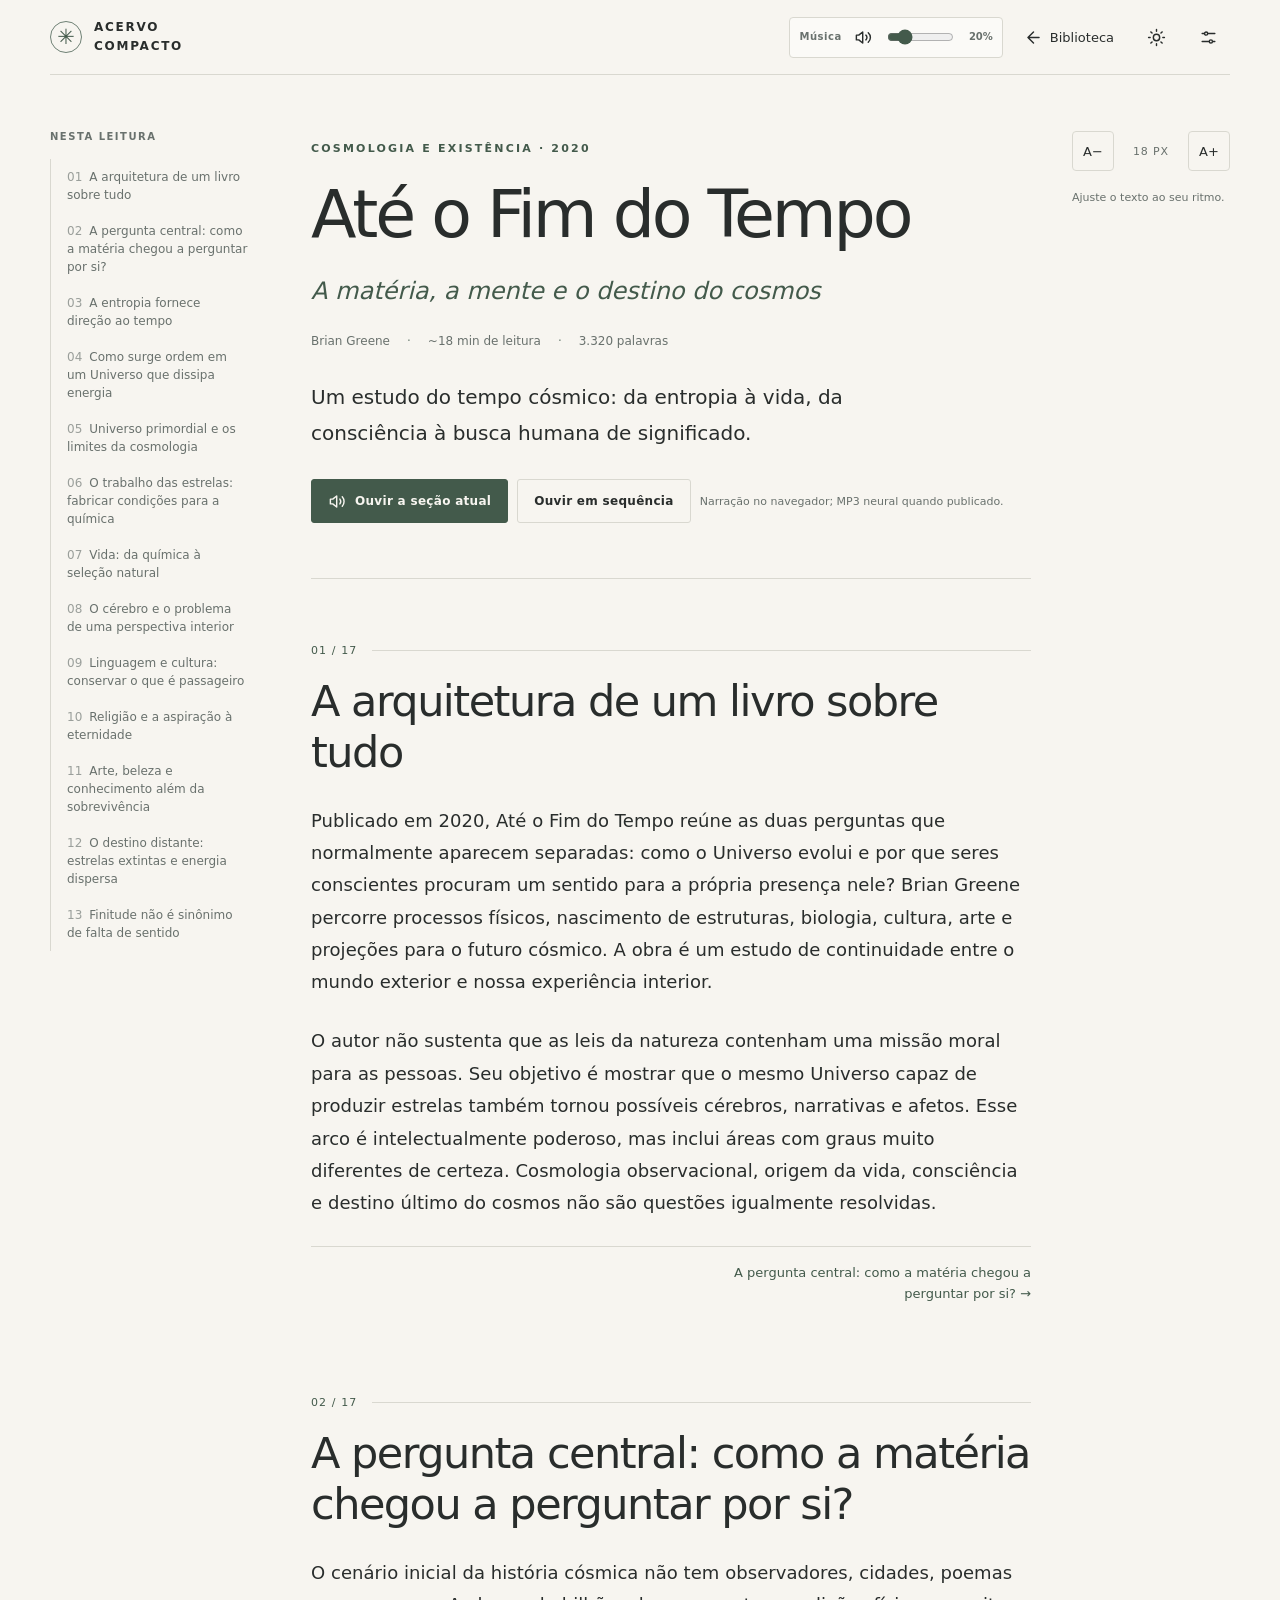
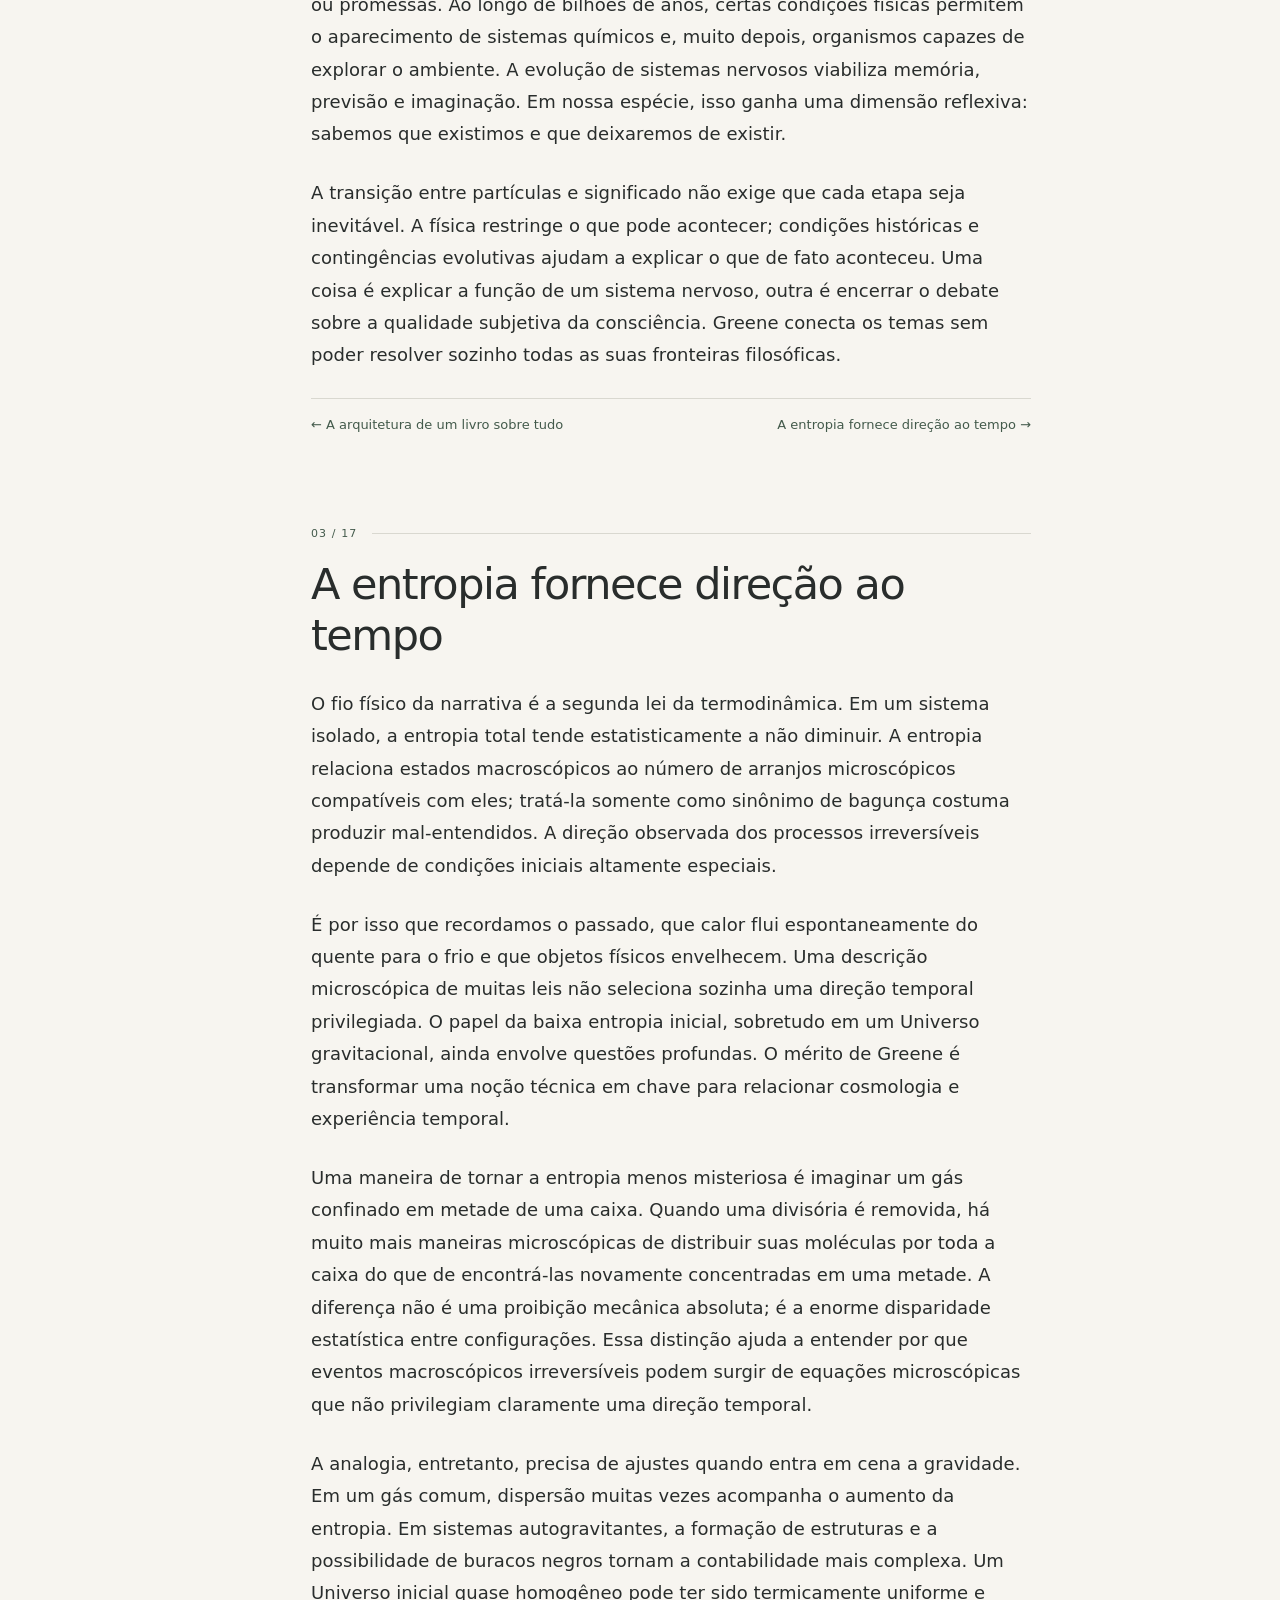
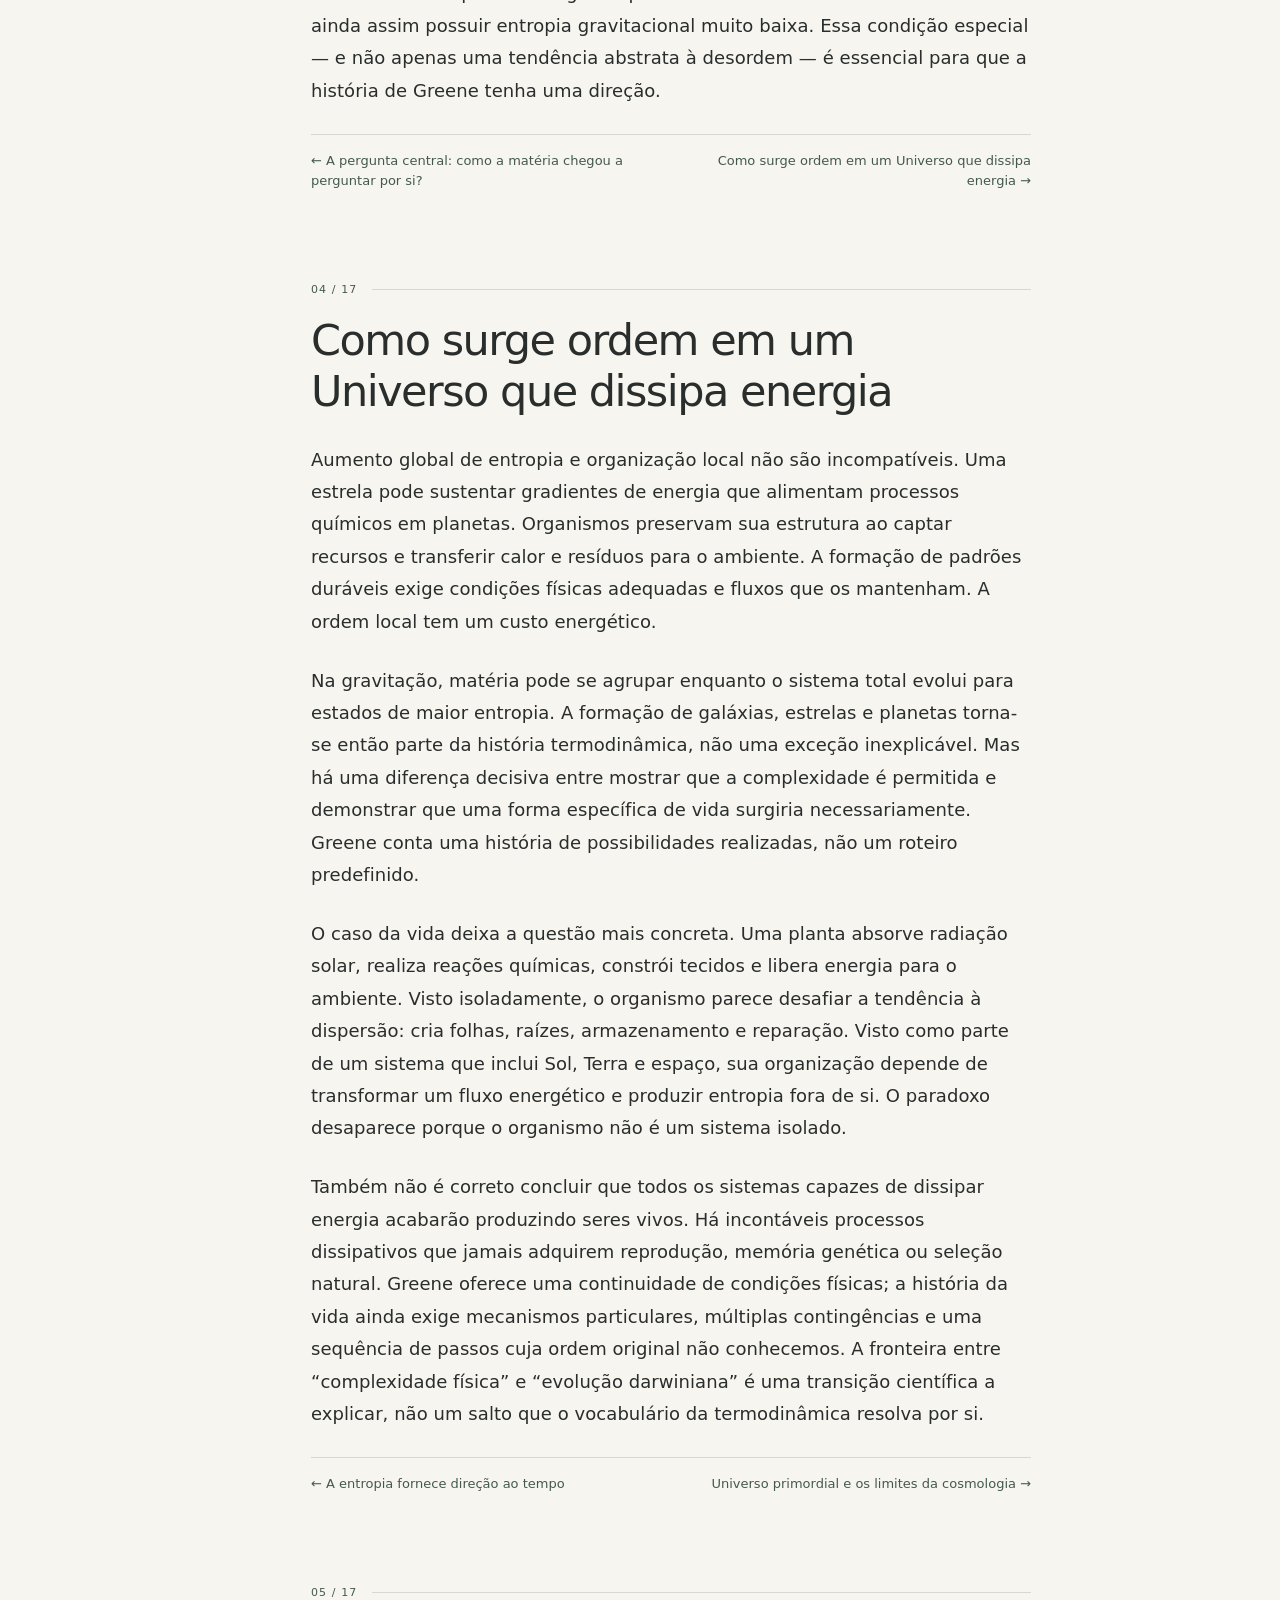
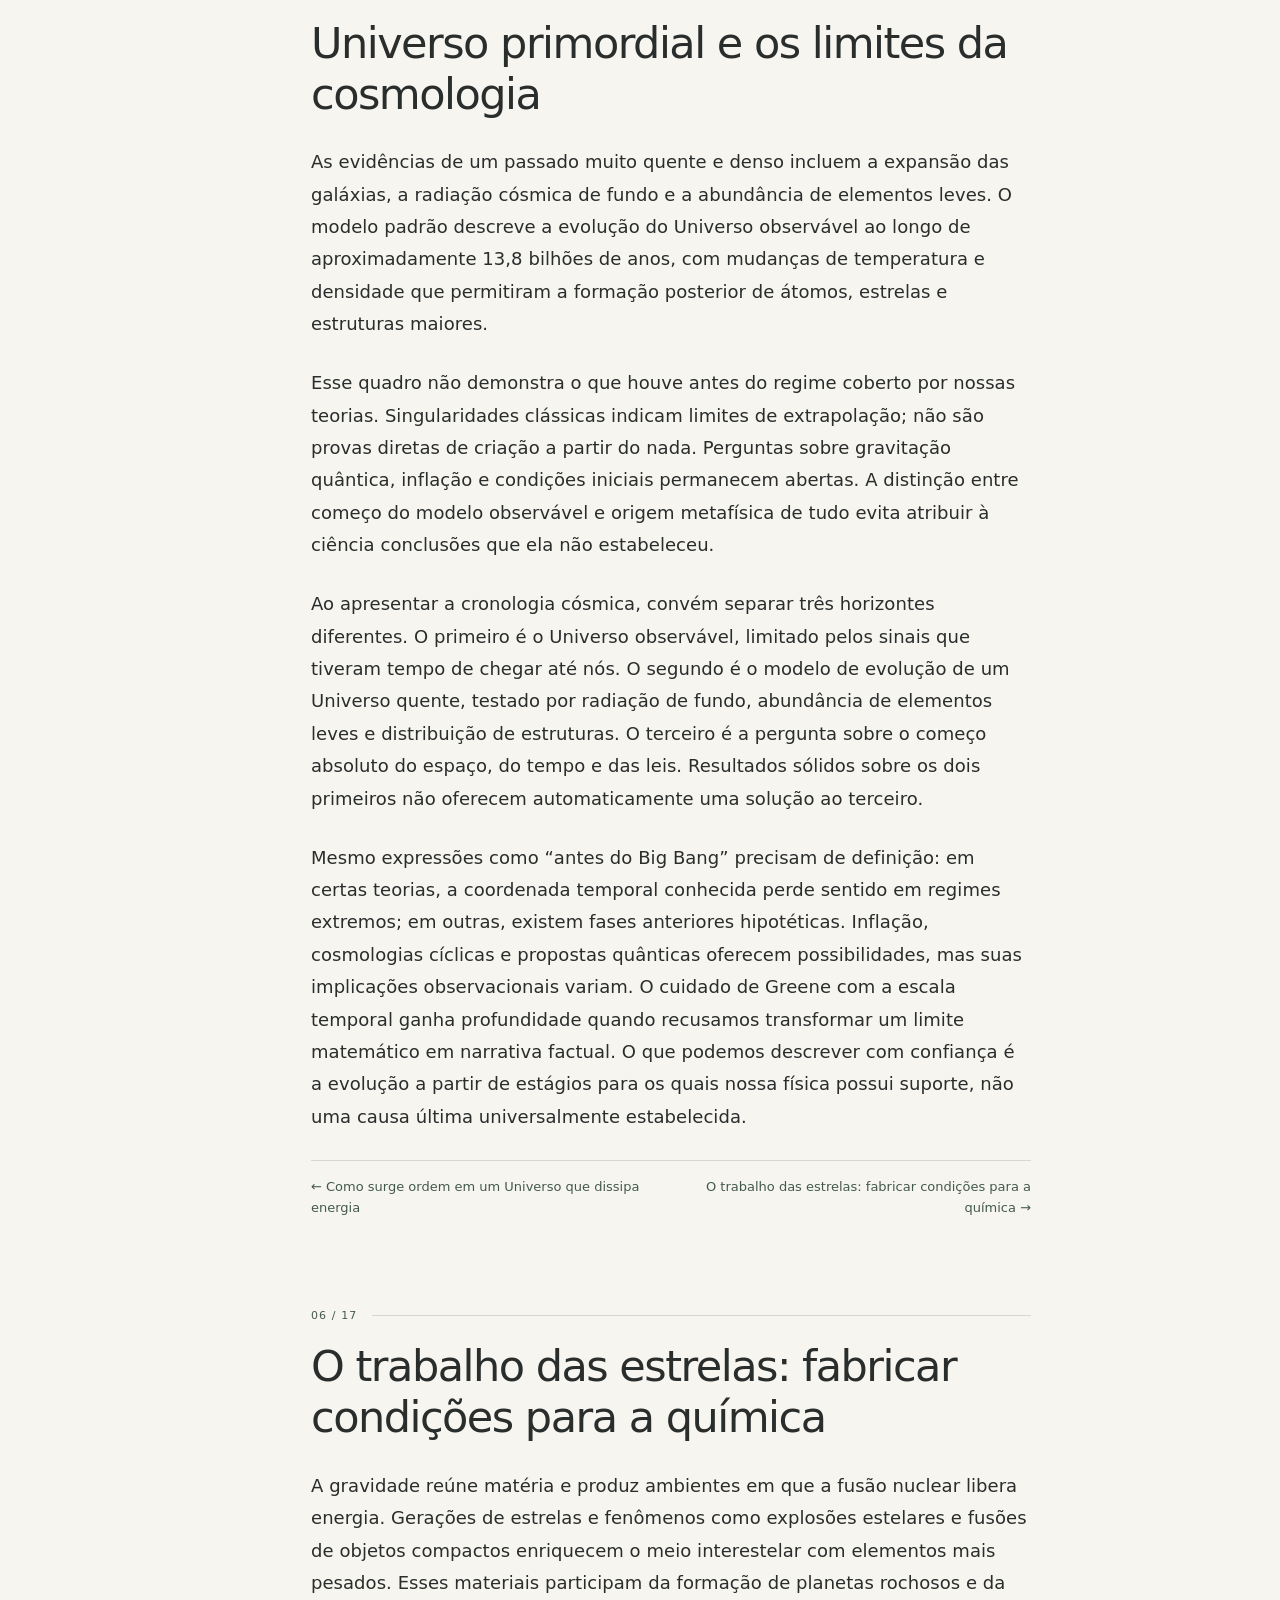
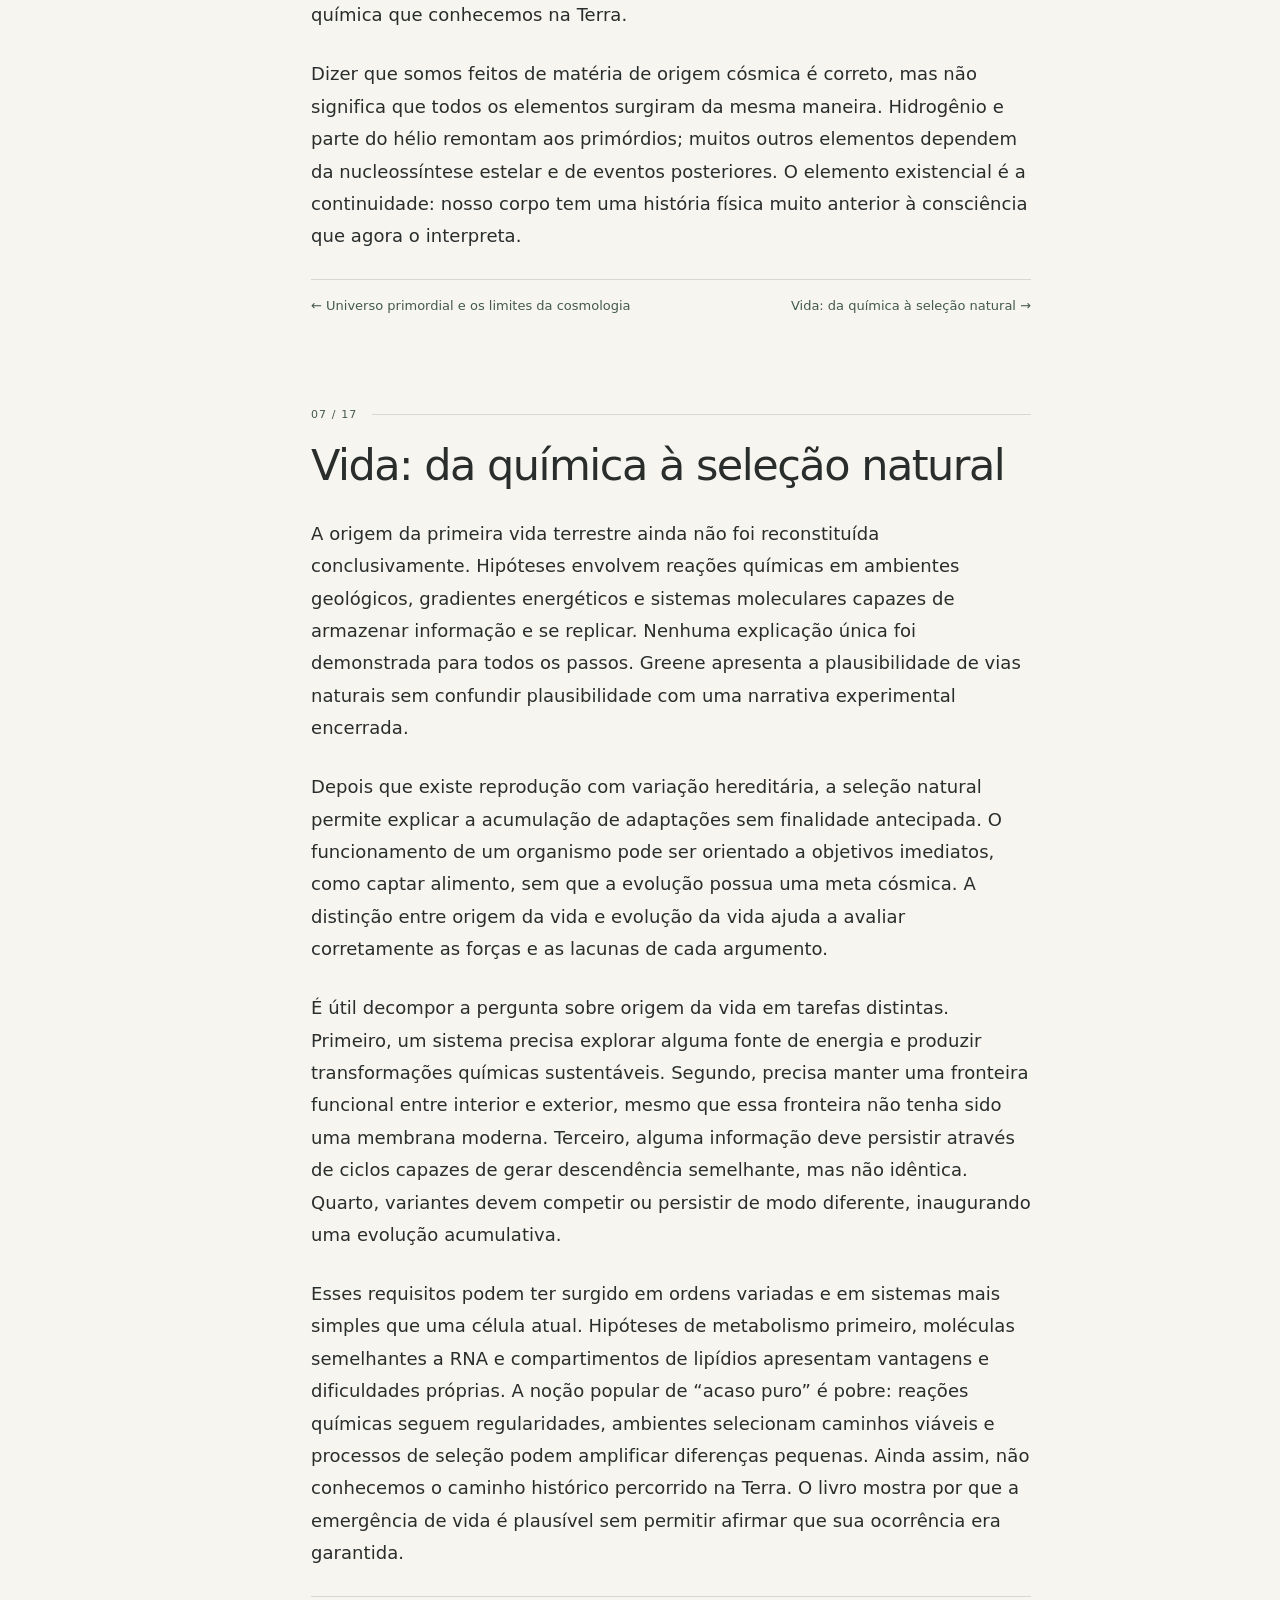
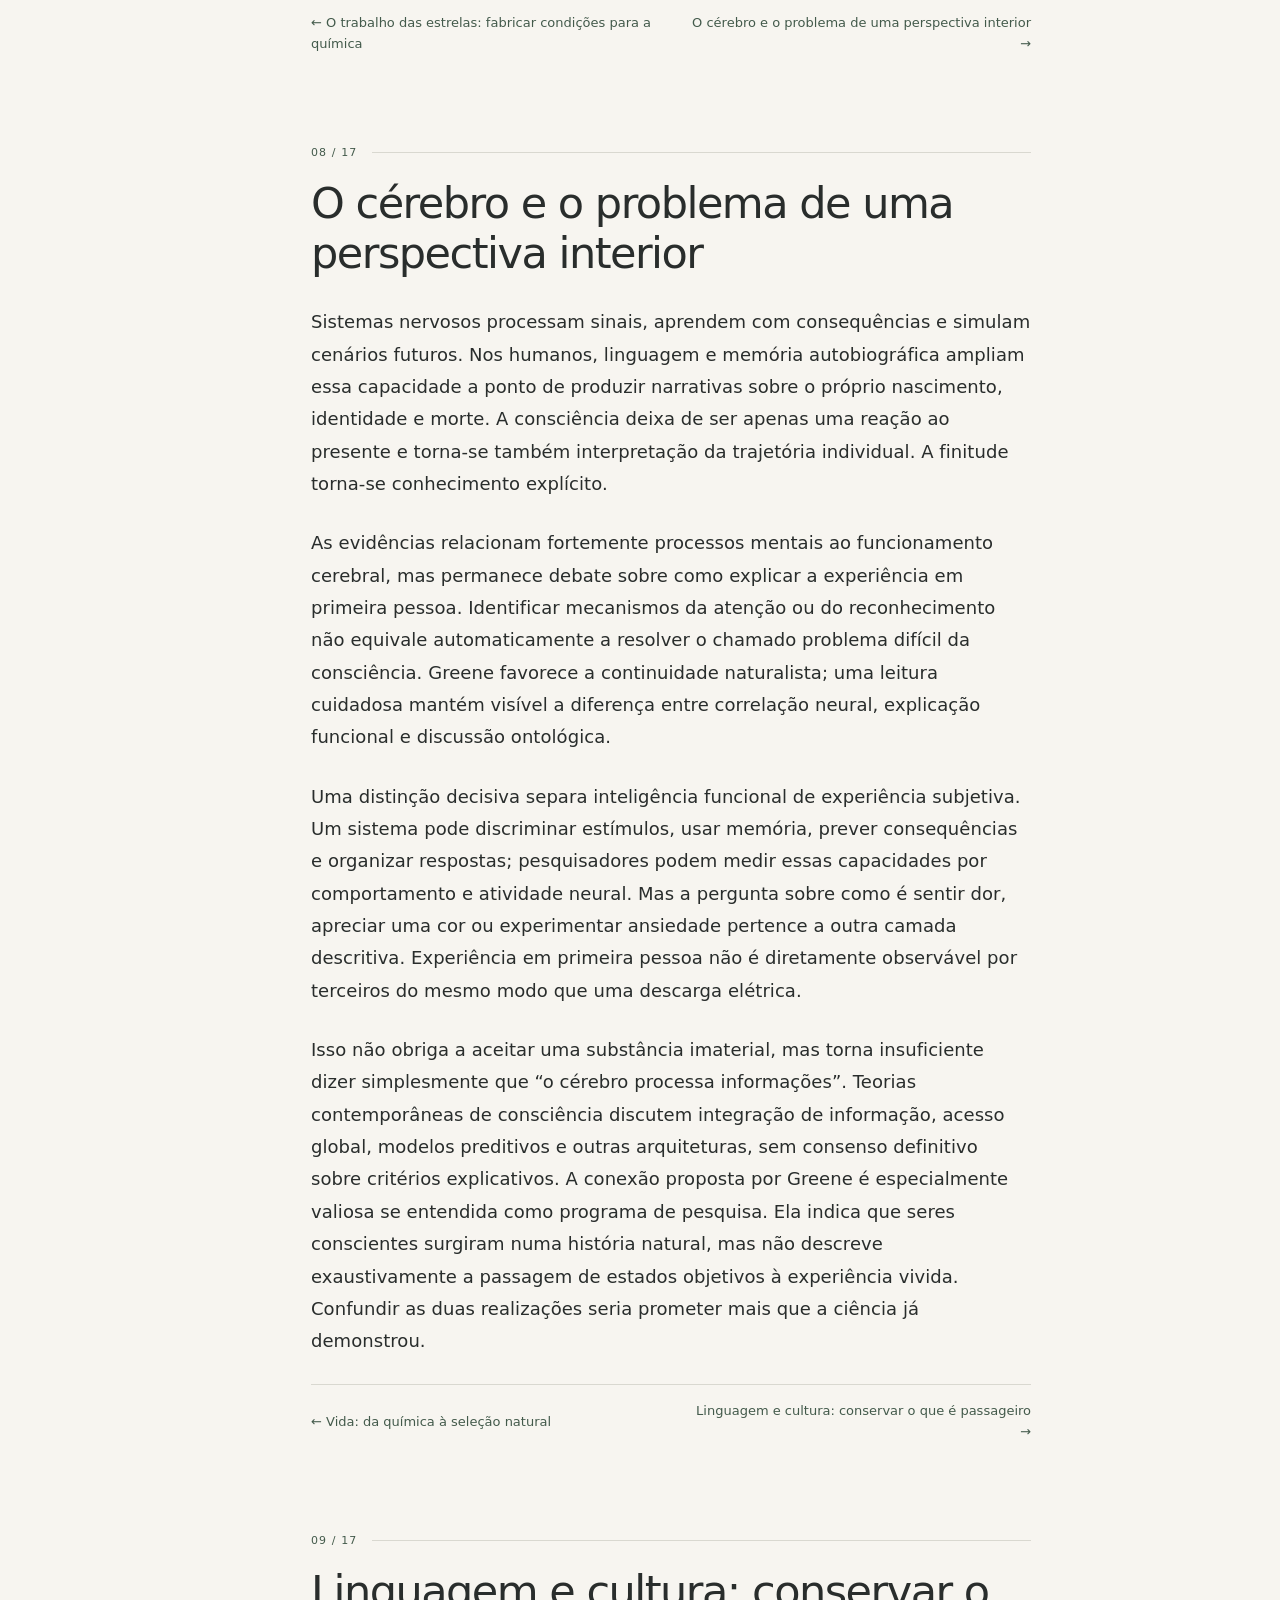
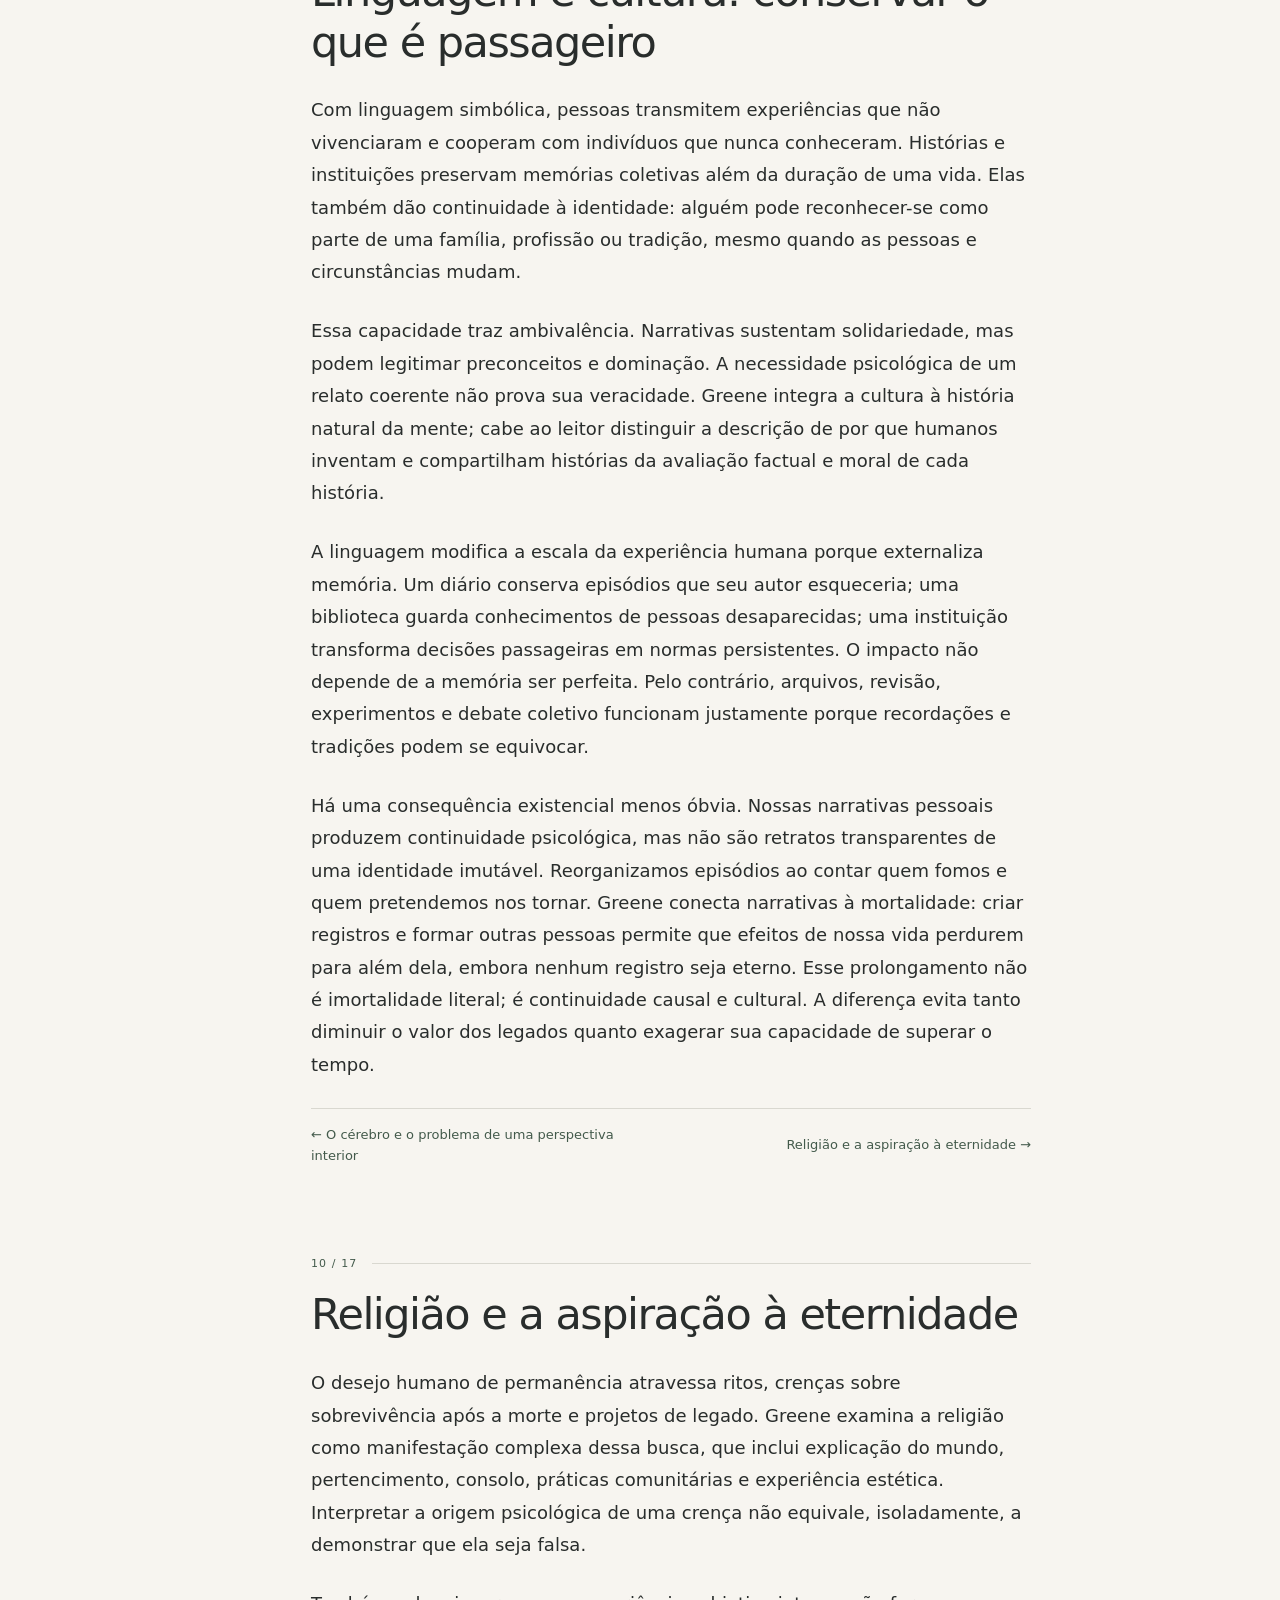
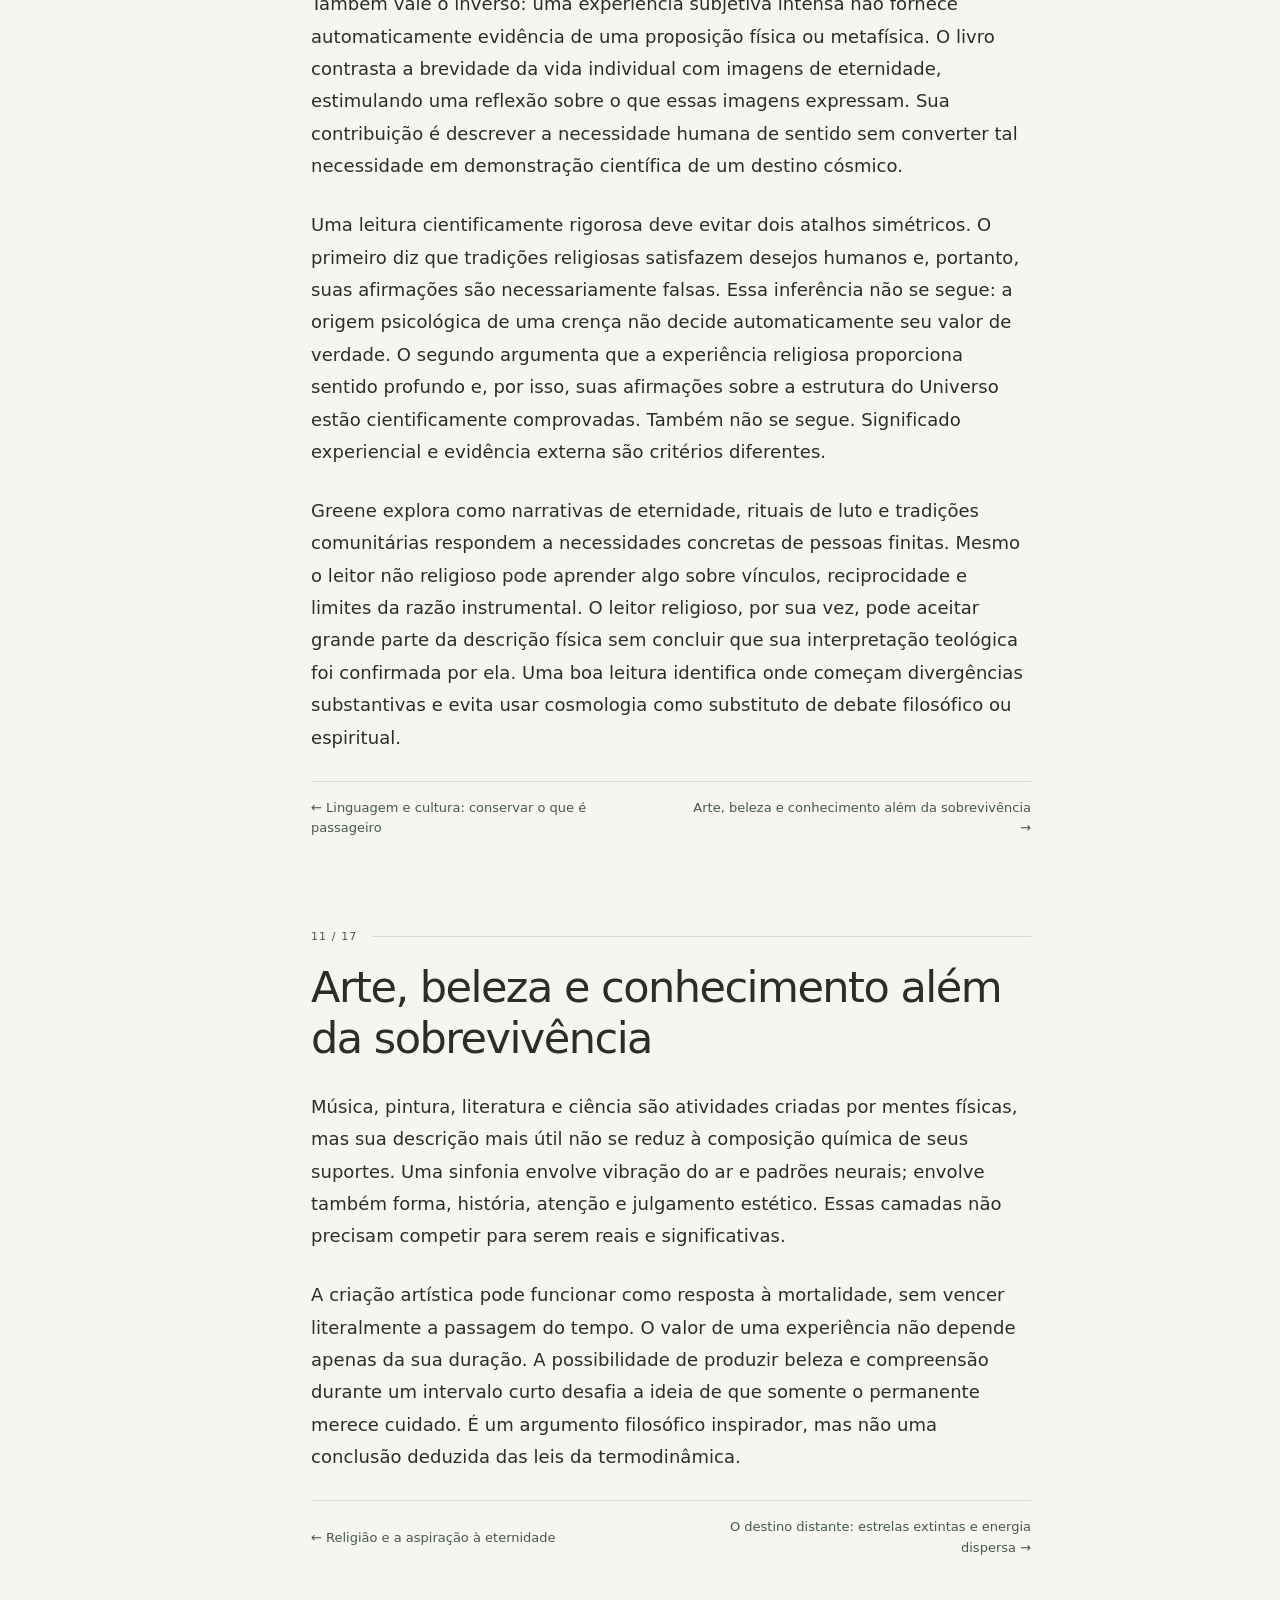
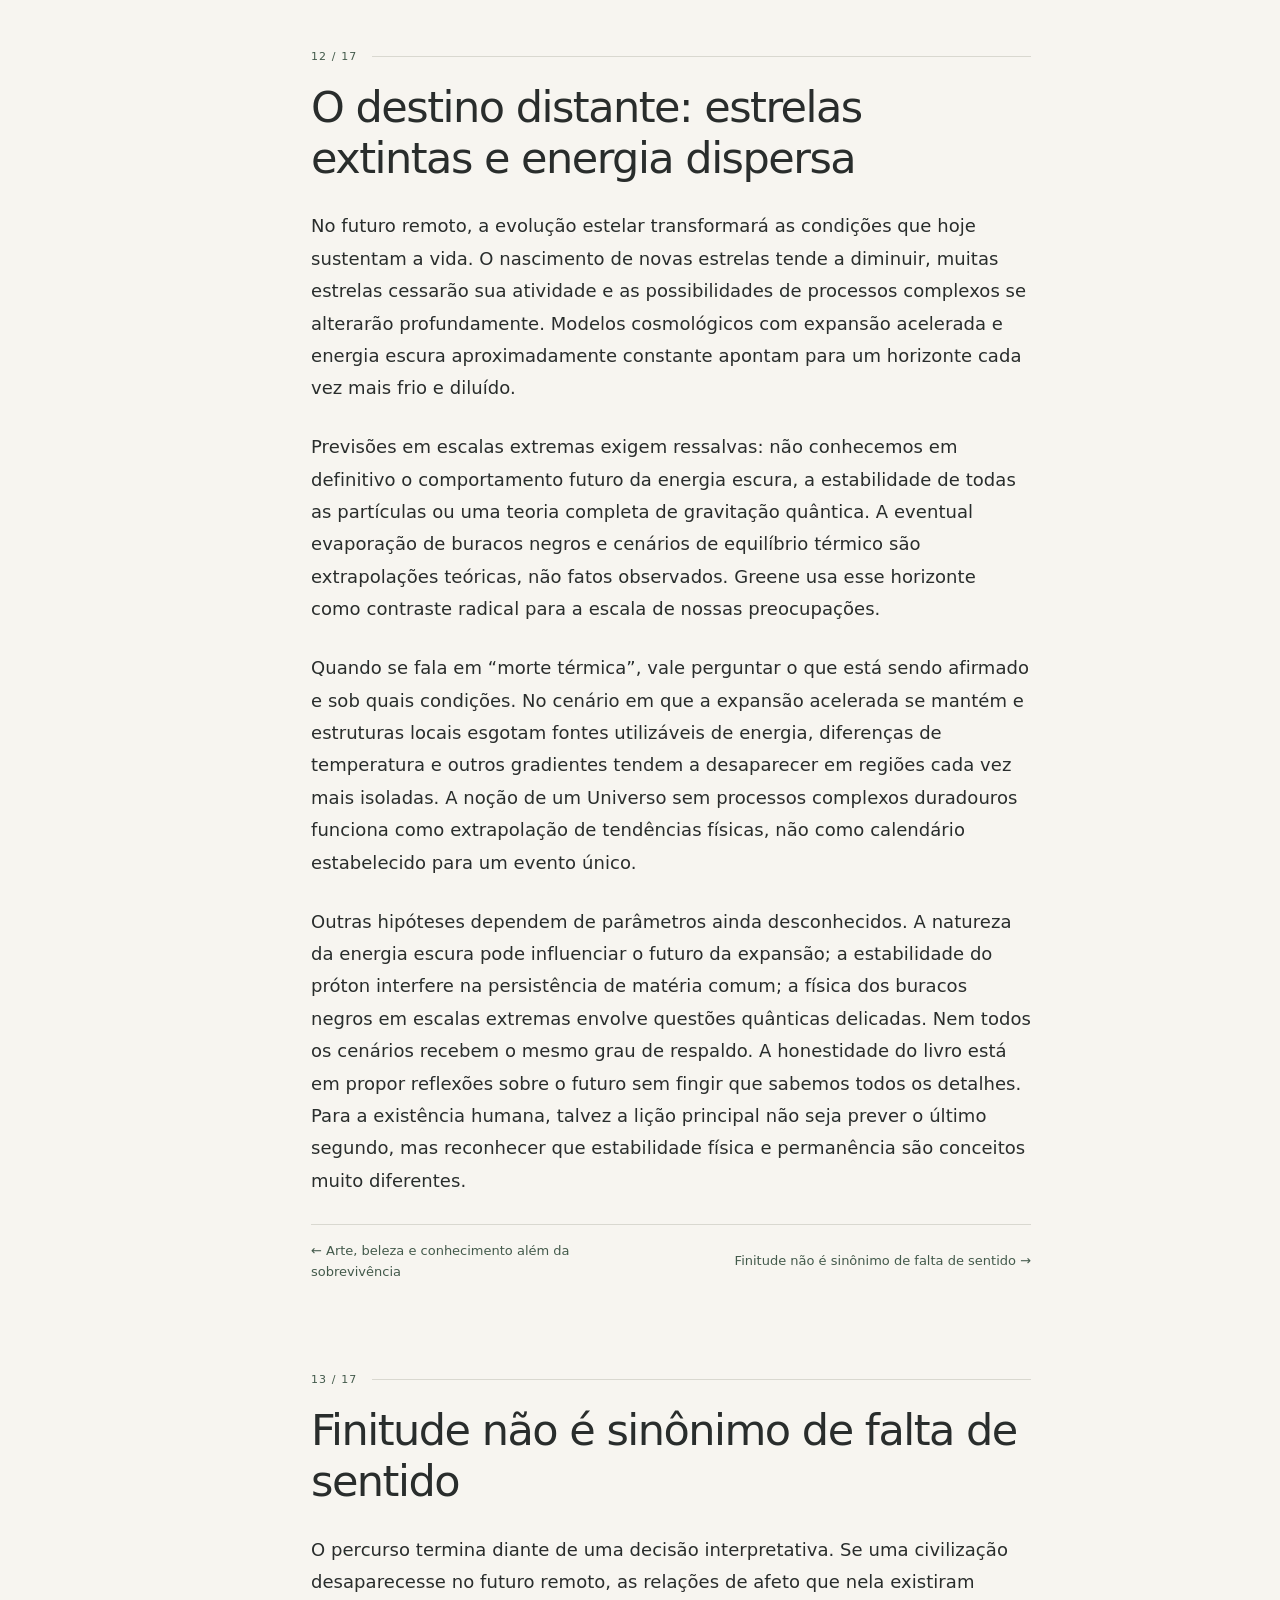
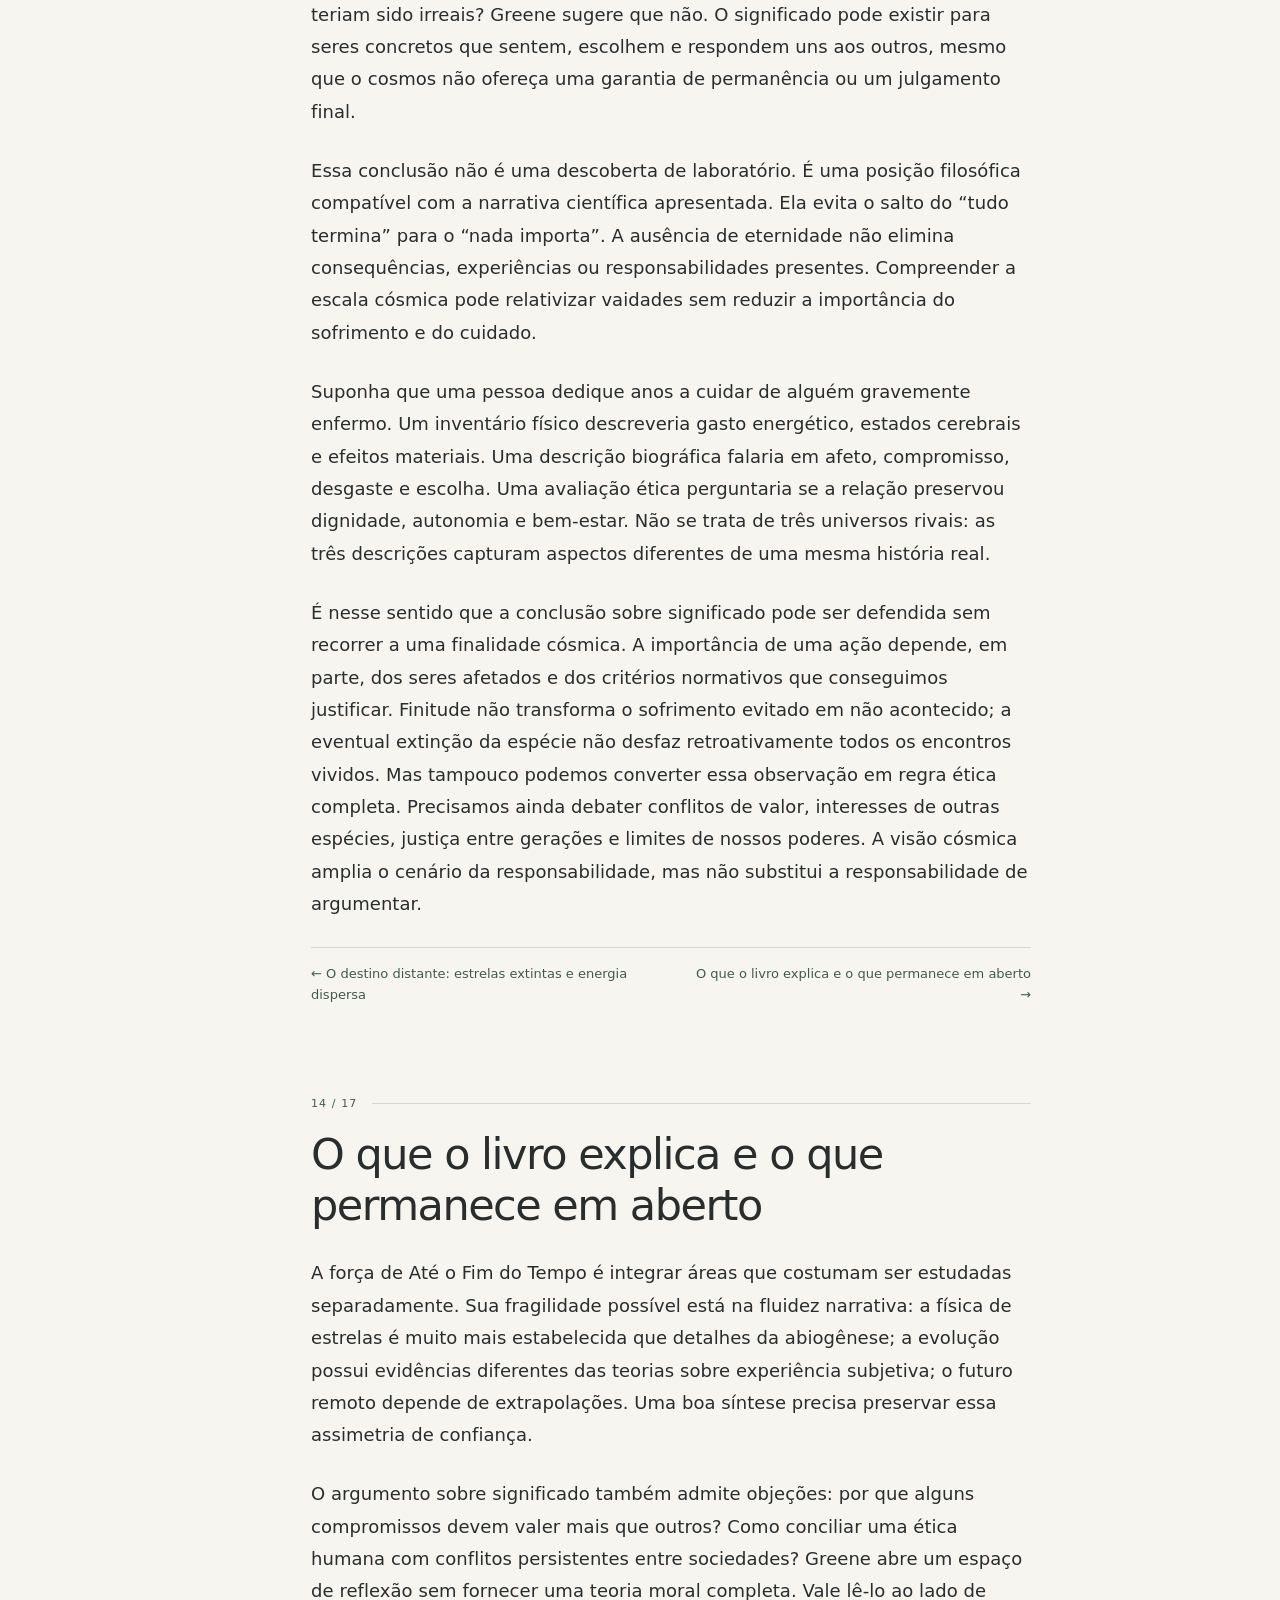
==== commit f29fe9c3: "docs(leitura): aprofundar análise de entropia, vida, consciência e finitude em Greene" ====
--- a/livros/ate-o-fim-do-tempo/index.html
+++ b/livros/ate-o-fim-do-tempo/index.html
@@ -1,18 +1,18 @@
 <!DOCTYPE html><html lang="pt-BR"><head><meta charset="utf-8"><meta name="viewport" content="width=device-width,initial-scale=1"><meta name="color-scheme" content="light dark"><meta name="application-name" content="Acervo Compacto"><meta name="theme-color" content="#F7F5F0"><meta name="description" content="Um estudo do tempo cósmico: da entropia à vida, da consciência à busca humana de significado."><title>Até o Fim do Tempo · Acervo Compacto</title><link rel="icon" type="image/svg+xml" href="../../assets/images/favicon.svg"><link rel="stylesheet" href="../../assets/css/styles.css"><script>try{const t=JSON.parse(localStorage.getItem('biblioteca.existencia.v1.preferences')||'{}').theme;document.documentElement.dataset.theme=t==='dark'||(t!=='light'&&matchMedia('(prefers-color-scheme:dark)').matches)?'dark':'light'}catch(e){document.documentElement.dataset.theme=matchMedia('(prefers-color-scheme:dark)').matches?'dark':'light'}</script></head><body data-page="reader" data-book="ate-o-fim-do-tempo"><a class="skip-link" href="#content">Ir para o texto</a><div class="reading-meter" aria-hidden="true"><span data-reading-meter></span></div><div class="storage-warning" role="status"></div><header class="topbar wrap reader-header">
 <a class="masthead" href="../../index.html" aria-label="Acervo Compacto — Início"><span class="brand-symbol" aria-hidden="true">✳</span><span class="brand-name">Acervo<br>Compacto</span></a>
-<nav class="top-actions" aria-label="Ações gerais"><a class="text-button" href="../../index.html"><svg aria-hidden="true" viewBox="0 0 24 24" width="19" height="19" fill="none" stroke="currentColor" stroke-width="1.8" stroke-linecap="round" stroke-linejoin="round"><path d="m12 19-7-7 7-7M5 12h14"/></svg><span class="hide-small">Biblioteca</span></a><button type="button" class="icon-button" data-theme-toggle aria-label="Alternar tema" title="Alternar tema"><svg aria-hidden="true" viewBox="0 0 24 24" width="19" height="19" fill="none" stroke="currentColor" stroke-width="1.8" stroke-linecap="round" stroke-linejoin="round"><circle cx="12" cy="12" r="4"/><path d="M12 2v2m0 16v2M4.9 4.9l1.5 1.5m11.2 11.2 1.5 1.5M2 12h2m16 0h2M4.9 19.1l1.5-1.5M17.6 6.4l1.5-1.5"/></svg></button><button type="button" class="icon-button" data-open-settings aria-label="Preferências" title="Preferências"><svg aria-hidden="true" viewBox="0 0 24 24" width="19" height="19" fill="none" stroke="currentColor" stroke-width="1.8" stroke-linecap="round" stroke-linejoin="round"><path d="M4 7h16M4 17h16"/><circle cx="9" cy="7" r="2" fill="var(--bg)"/><circle cx="15" cy="17" r="2" fill="var(--bg)"/></svg></button></nav></header><div class="reader-shell wrap"><aside class="reader-sidebar" aria-label="Sumário da obra"><p class="toc-title">Nesta leitura</p><ol class="toc-list"><li><a href="#contexto"><span class="chapter-no">01</span>A arquitetura de um livro sobre tudo</a></li><li><a href="#tese"><span class="chapter-no">02</span>A pergunta central: como a matéria chegou a perguntar por si?</a></li><li><a href="#entropia"><span class="chapter-no">03</span>A entropia fornece direção ao tempo</a></li><li><a href="#ordem"><span class="chapter-no">04</span>Como surge ordem em um Universo que dissipa energia</a></li><li><a href="#origem"><span class="chapter-no">05</span>Universo primordial e os limites da cosmologia</a></li><li><a href="#estrelas"><span class="chapter-no">06</span>O trabalho das estrelas: fabricar condições para a química</a></li><li><a href="#vida"><span class="chapter-no">07</span>Vida: da química à seleção natural</a></li><li><a href="#mente"><span class="chapter-no">08</span>O cérebro e o problema de uma perspectiva interior</a></li><li><a href="#narrativas"><span class="chapter-no">09</span>Linguagem e cultura: conservar o que é passageiro</a></li><li><a href="#religiao"><span class="chapter-no">10</span>Religião e a aspiração à eternidade</a></li><li><a href="#arte"><span class="chapter-no">11</span>Arte, beleza e conhecimento além da sobrevivência</a></li><li><a href="#futuro"><span class="chapter-no">12</span>O destino distante: estrelas extintas e energia dispersa</a></li><li><a href="#significado"><span class="chapter-no">13</span>Finitude não é sinônimo de falta de sentido</a></li><li><a href="#criticas"><span class="chapter-no">14</span>O que o livro explica e o que permanece em aberto</a></li><li><a href="#conexoes"><span class="chapter-no">15</span>Diálogos com os demais livros</a></li><li><a href="#perguntas"><span class="chapter-no">16</span>Oito perguntas para reflexão</a></li><li><a href="#sintese"><span class="chapter-no">17</span>Síntese das cinco ideias centrais</a></li></ol></aside><div class="reader-tools" aria-label="Controles de leitura"><div class="tool-group"><button type="button" class="tool-button" data-font-down aria-label="Diminuir fonte">A−</button><span data-font-current class="tool-label">18 px</span><button type="button" class="tool-button" data-font-up aria-label="Aumentar fonte">A+</button></div><div class="tool-note">Ajuste o texto ao seu ritmo.</div></div><main id="content" class="reader-main"><article><header class="book-intro"><span class="eyebrow">Cosmologia e existência · 2020</span><h1>Até o Fim do Tempo</h1><p class="subtitle">A matéria, a mente e o destino do cosmos</p><div class="intro-meta"><span>Brian Greene</span><span>~11 min de leitura</span><span>1.886 palavras</span></div><p class="intro-lede">Um estudo do tempo cósmico: da entropia à vida, da consciência à busca humana de significado.</p><div class="speech-launch"><button type="button" class="solid-action" data-speech-section><svg aria-hidden="true" viewBox="0 0 24 24" width="19" height="19" fill="none" stroke="currentColor" stroke-width="1.8" stroke-linecap="round" stroke-linejoin="round"><path d="M11 5 6 9H3v6h3l5 4V5Zm4 4a5 5 0 0 1 0 6m3-9a9 9 0 0 1 0 12"/></svg> Ouvir a seção atual</button><button type="button" class="outline-action" data-speech-all>Ouvir em sequência</button><span class="voice-hint">Narração no navegador; MP3 neural quando publicado.</span></div><div class="resume-alert" data-resume-alert><strong>Última leitura: <span data-resume-percent>0%</span>.</strong><button type="button" class="small-link" data-resume-button style="border:0;border-bottom:1px solid currentColor;background:transparent;cursor:pointer">Ir ao ponto salvo</button></div></header><details class="mobile-toc"><summary>Sumário · 17 seções</summary><ol class="toc-list"><li><a href="#contexto"><span class="chapter-no">01</span>A arquitetura de um livro sobre tudo</a></li><li><a href="#tese"><span class="chapter-no">02</span>A pergunta central: como a matéria chegou a perguntar por si?</a></li><li><a href="#entropia"><span class="chapter-no">03</span>A entropia fornece direção ao tempo</a></li><li><a href="#ordem"><span class="chapter-no">04</span>Como surge ordem em um Universo que dissipa energia</a></li><li><a href="#origem"><span class="chapter-no">05</span>Universo primordial e os limites da cosmologia</a></li><li><a href="#estrelas"><span class="chapter-no">06</span>O trabalho das estrelas: fabricar condições para a química</a></li><li><a href="#vida"><span class="chapter-no">07</span>Vida: da química à seleção natural</a></li><li><a href="#mente"><span class="chapter-no">08</span>O cérebro e o problema de uma perspectiva interior</a></li><li><a href="#narrativas"><span class="chapter-no">09</span>Linguagem e cultura: conservar o que é passageiro</a></li><li><a href="#religiao"><span class="chapter-no">10</span>Religião e a aspiração à eternidade</a></li><li><a href="#arte"><span class="chapter-no">11</span>Arte, beleza e conhecimento além da sobrevivência</a></li><li><a href="#futuro"><span class="chapter-no">12</span>O destino distante: estrelas extintas e energia dispersa</a></li><li><a href="#significado"><span class="chapter-no">13</span>Finitude não é sinônimo de falta de sentido</a></li><li><a href="#criticas"><span class="chapter-no">14</span>O que o livro explica e o que permanece em aberto</a></li><li><a href="#conexoes"><span class="chapter-no">15</span>Diálogos com os demais livros</a></li><li><a href="#perguntas"><span class="chapter-no">16</span>Oito perguntas para reflexão</a></li><li><a href="#sintese"><span class="chapter-no">17</span>Síntese das cinco ideias centrais</a></li></ol></details><section id="contexto" class="reading-section" data-chapter aria-labelledby="heading-contexto"><div class="section-top"><span class="section-index">01 / 17</span><span class="section-rule"></span></div><h2 id="heading-contexto">A arquitetura de um livro sobre tudo</h2><div class="reading-body"><p id="contexto-1" data-readable>Publicado em 2020, Até o Fim do Tempo reúne as duas perguntas que normalmente aparecem separadas: como o Universo evolui e por que seres conscientes procuram um sentido para a própria presença nele? Brian Greene percorre processos físicos, nascimento de estruturas, biologia, cultura, arte e projeções para o futuro cósmico. A obra é um estudo de continuidade entre o mundo exterior e nossa experiência interior.</p><p id="contexto-2" data-readable>O autor não sustenta que as leis da natureza contenham uma missão moral para as pessoas. Seu objetivo é mostrar que o mesmo Universo capaz de produzir estrelas também tornou possíveis cérebros, narrativas e afetos. Esse arco é intelectualmente poderoso, mas inclui áreas com graus muito diferentes de certeza. Cosmologia observacional, origem da vida, consciência e destino último do cosmos não são questões igualmente resolvidas.</p></div><nav class="section-nav" aria-label="Navegação entre seções"><a href="#tese">A pergunta central: como a matéria chegou a perguntar por si? →</a></nav></section>
+<nav class="top-actions" aria-label="Ações gerais"><a class="text-button" href="../../index.html"><svg aria-hidden="true" viewBox="0 0 24 24" width="19" height="19" fill="none" stroke="currentColor" stroke-width="1.8" stroke-linecap="round" stroke-linejoin="round"><path d="m12 19-7-7 7-7M5 12h14"/></svg><span class="hide-small">Biblioteca</span></a><button type="button" class="icon-button" data-theme-toggle aria-label="Alternar tema" title="Alternar tema"><svg aria-hidden="true" viewBox="0 0 24 24" width="19" height="19" fill="none" stroke="currentColor" stroke-width="1.8" stroke-linecap="round" stroke-linejoin="round"><circle cx="12" cy="12" r="4"/><path d="M12 2v2m0 16v2M4.9 4.9l1.5 1.5m11.2 11.2 1.5 1.5M2 12h2m16 0h2M4.9 19.1l1.5-1.5M17.6 6.4l1.5-1.5"/></svg></button><button type="button" class="icon-button" data-open-settings aria-label="Preferências" title="Preferências"><svg aria-hidden="true" viewBox="0 0 24 24" width="19" height="19" fill="none" stroke="currentColor" stroke-width="1.8" stroke-linecap="round" stroke-linejoin="round"><path d="M4 7h16M4 17h16"/><circle cx="9" cy="7" r="2" fill="var(--bg)"/><circle cx="15" cy="17" r="2" fill="var(--bg)"/></svg></button></nav></header><div class="reader-shell wrap"><aside class="reader-sidebar" aria-label="Sumário da obra"><p class="toc-title">Nesta leitura</p><ol class="toc-list"><li><a href="#contexto"><span class="chapter-no">01</span>A arquitetura de um livro sobre tudo</a></li><li><a href="#tese"><span class="chapter-no">02</span>A pergunta central: como a matéria chegou a perguntar por si?</a></li><li><a href="#entropia"><span class="chapter-no">03</span>A entropia fornece direção ao tempo</a></li><li><a href="#ordem"><span class="chapter-no">04</span>Como surge ordem em um Universo que dissipa energia</a></li><li><a href="#origem"><span class="chapter-no">05</span>Universo primordial e os limites da cosmologia</a></li><li><a href="#estrelas"><span class="chapter-no">06</span>O trabalho das estrelas: fabricar condições para a química</a></li><li><a href="#vida"><span class="chapter-no">07</span>Vida: da química à seleção natural</a></li><li><a href="#mente"><span class="chapter-no">08</span>O cérebro e o problema de uma perspectiva interior</a></li><li><a href="#narrativas"><span class="chapter-no">09</span>Linguagem e cultura: conservar o que é passageiro</a></li><li><a href="#religiao"><span class="chapter-no">10</span>Religião e a aspiração à eternidade</a></li><li><a href="#arte"><span class="chapter-no">11</span>Arte, beleza e conhecimento além da sobrevivência</a></li><li><a href="#futuro"><span class="chapter-no">12</span>O destino distante: estrelas extintas e energia dispersa</a></li><li><a href="#significado"><span class="chapter-no">13</span>Finitude não é sinônimo de falta de sentido</a></li><li><a href="#criticas"><span class="chapter-no">14</span>O que o livro explica e o que permanece em aberto</a></li><li><a href="#conexoes"><span class="chapter-no">15</span>Diálogos com os demais livros</a></li><li><a href="#perguntas"><span class="chapter-no">16</span>Oito perguntas para reflexão</a></li><li><a href="#sintese"><span class="chapter-no">17</span>Síntese das cinco ideias centrais</a></li></ol></aside><div class="reader-tools" aria-label="Controles de leitura"><div class="tool-group"><button type="button" class="tool-button" data-font-down aria-label="Diminuir fonte">A−</button><span data-font-current class="tool-label">18 px</span><button type="button" class="tool-button" data-font-up aria-label="Aumentar fonte">A+</button></div><div class="tool-note">Ajuste o texto ao seu ritmo.</div></div><main id="content" class="reader-main"><article><header class="book-intro"><span class="eyebrow">Cosmologia e existência · 2020</span><h1>Até o Fim do Tempo</h1><p class="subtitle">A matéria, a mente e o destino do cosmos</p><div class="intro-meta"><span>Brian Greene</span><span>~18 min de leitura</span><span>3.320 palavras</span></div><p class="intro-lede">Um estudo do tempo cósmico: da entropia à vida, da consciência à busca humana de significado.</p><div class="speech-launch"><button type="button" class="solid-action" data-speech-section><svg aria-hidden="true" viewBox="0 0 24 24" width="19" height="19" fill="none" stroke="currentColor" stroke-width="1.8" stroke-linecap="round" stroke-linejoin="round"><path d="M11 5 6 9H3v6h3l5 4V5Zm4 4a5 5 0 0 1 0 6m3-9a9 9 0 0 1 0 12"/></svg> Ouvir a seção atual</button><button type="button" class="outline-action" data-speech-all>Ouvir em sequência</button><span class="voice-hint">Narração no navegador; MP3 neural quando publicado.</span></div><div class="resume-alert" data-resume-alert><strong>Última leitura: <span data-resume-percent>0%</span>.</strong><button type="button" class="small-link" data-resume-button style="border:0;border-bottom:1px solid currentColor;background:transparent;cursor:pointer">Ir ao ponto salvo</button></div></header><details class="mobile-toc"><summary>Sumário · 17 seções</summary><ol class="toc-list"><li><a href="#contexto"><span class="chapter-no">01</span>A arquitetura de um livro sobre tudo</a></li><li><a href="#tese"><span class="chapter-no">02</span>A pergunta central: como a matéria chegou a perguntar por si?</a></li><li><a href="#entropia"><span class="chapter-no">03</span>A entropia fornece direção ao tempo</a></li><li><a href="#ordem"><span class="chapter-no">04</span>Como surge ordem em um Universo que dissipa energia</a></li><li><a href="#origem"><span class="chapter-no">05</span>Universo primordial e os limites da cosmologia</a></li><li><a href="#estrelas"><span class="chapter-no">06</span>O trabalho das estrelas: fabricar condições para a química</a></li><li><a href="#vida"><span class="chapter-no">07</span>Vida: da química à seleção natural</a></li><li><a href="#mente"><span class="chapter-no">08</span>O cérebro e o problema de uma perspectiva interior</a></li><li><a href="#narrativas"><span class="chapter-no">09</span>Linguagem e cultura: conservar o que é passageiro</a></li><li><a href="#religiao"><span class="chapter-no">10</span>Religião e a aspiração à eternidade</a></li><li><a href="#arte"><span class="chapter-no">11</span>Arte, beleza e conhecimento além da sobrevivência</a></li><li><a href="#futuro"><span class="chapter-no">12</span>O destino distante: estrelas extintas e energia dispersa</a></li><li><a href="#significado"><span class="chapter-no">13</span>Finitude não é sinônimo de falta de sentido</a></li><li><a href="#criticas"><span class="chapter-no">14</span>O que o livro explica e o que permanece em aberto</a></li><li><a href="#conexoes"><span class="chapter-no">15</span>Diálogos com os demais livros</a></li><li><a href="#perguntas"><span class="chapter-no">16</span>Oito perguntas para reflexão</a></li><li><a href="#sintese"><span class="chapter-no">17</span>Síntese das cinco ideias centrais</a></li></ol></details><section id="contexto" class="reading-section" data-chapter aria-labelledby="heading-contexto"><div class="section-top"><span class="section-index">01 / 17</span><span class="section-rule"></span></div><h2 id="heading-contexto">A arquitetura de um livro sobre tudo</h2><div class="reading-body"><p id="contexto-1" data-readable>Publicado em 2020, Até o Fim do Tempo reúne as duas perguntas que normalmente aparecem separadas: como o Universo evolui e por que seres conscientes procuram um sentido para a própria presença nele? Brian Greene percorre processos físicos, nascimento de estruturas, biologia, cultura, arte e projeções para o futuro cósmico. A obra é um estudo de continuidade entre o mundo exterior e nossa experiência interior.</p><p id="contexto-2" data-readable>O autor não sustenta que as leis da natureza contenham uma missão moral para as pessoas. Seu objetivo é mostrar que o mesmo Universo capaz de produzir estrelas também tornou possíveis cérebros, narrativas e afetos. Esse arco é intelectualmente poderoso, mas inclui áreas com graus muito diferentes de certeza. Cosmologia observacional, origem da vida, consciência e destino último do cosmos não são questões igualmente resolvidas.</p></div><nav class="section-nav" aria-label="Navegação entre seções"><a href="#tese">A pergunta central: como a matéria chegou a perguntar por si? →</a></nav></section>
 <section id="tese" class="reading-section" data-chapter aria-labelledby="heading-tese"><div class="section-top"><span class="section-index">02 / 17</span><span class="section-rule"></span></div><h2 id="heading-tese">A pergunta central: como a matéria chegou a perguntar por si?</h2><div class="reading-body"><p id="tese-1" data-readable>O cenário inicial da história cósmica não tem observadores, cidades, poemas ou promessas. Ao longo de bilhões de anos, certas condições físicas permitem o aparecimento de sistemas químicos e, muito depois, organismos capazes de explorar o ambiente. A evolução de sistemas nervosos viabiliza memória, previsão e imaginação. Em nossa espécie, isso ganha uma dimensão reflexiva: sabemos que existimos e que deixaremos de existir.</p><p id="tese-2" data-readable>A transição entre partículas e significado não exige que cada etapa seja inevitável. A física restringe o que pode acontecer; condições históricas e contingências evolutivas ajudam a explicar o que de fato aconteceu. Uma coisa é explicar a função de um sistema nervoso, outra é encerrar o debate sobre a qualidade subjetiva da consciência. Greene conecta os temas sem poder resolver sozinho todas as suas fronteiras filosóficas.</p></div><nav class="section-nav" aria-label="Navegação entre seções"><a href="#contexto">← A arquitetura de um livro sobre tudo</a><a href="#entropia">A entropia fornece direção ao tempo →</a></nav></section>
-<section id="entropia" class="reading-section" data-chapter aria-labelledby="heading-entropia"><div class="section-top"><span class="section-index">03 / 17</span><span class="section-rule"></span></div><h2 id="heading-entropia">A entropia fornece direção ao tempo</h2><div class="reading-body"><p id="entropia-1" data-readable>O fio físico da narrativa é a segunda lei da termodinâmica. Em um sistema isolado, a entropia total tende estatisticamente a não diminuir. A entropia relaciona estados macroscópicos ao número de arranjos microscópicos compatíveis com eles; tratá-la somente como sinônimo de bagunça costuma produzir mal-entendidos. A direção observada dos processos irreversíveis depende de condições iniciais altamente especiais.</p><p id="entropia-2" data-readable>É por isso que recordamos o passado, que calor flui espontaneamente do quente para o frio e que objetos físicos envelhecem. Uma descrição microscópica de muitas leis não seleciona sozinha uma direção temporal privilegiada. O papel da baixa entropia inicial, sobretudo em um Universo gravitacional, ainda envolve questões profundas. O mérito de Greene é transformar uma noção técnica em chave para relacionar cosmologia e experiência temporal.</p></div><nav class="section-nav" aria-label="Navegação entre seções"><a href="#tese">← A pergunta central: como a matéria chegou a perguntar por si?</a><a href="#ordem">Como surge ordem em um Universo que dissipa energia →</a></nav></section>
-<section id="ordem" class="reading-section" data-chapter aria-labelledby="heading-ordem"><div class="section-top"><span class="section-index">04 / 17</span><span class="section-rule"></span></div><h2 id="heading-ordem">Como surge ordem em um Universo que dissipa energia</h2><div class="reading-body"><p id="ordem-1" data-readable>Aumento global de entropia e organização local não são incompatíveis. Uma estrela pode sustentar gradientes de energia que alimentam processos químicos em planetas. Organismos preservam sua estrutura ao captar recursos e transferir calor e resíduos para o ambiente. A formação de padrões duráveis exige condições físicas adequadas e fluxos que os mantenham. A ordem local tem um custo energético.</p><p id="ordem-2" data-readable>Na gravitação, matéria pode se agrupar enquanto o sistema total evolui para estados de maior entropia. A formação de galáxias, estrelas e planetas torna-se então parte da história termodinâmica, não uma exceção inexplicável. Mas há uma diferença decisiva entre mostrar que a complexidade é permitida e demonstrar que uma forma específica de vida surgiria necessariamente. Greene conta uma história de possibilidades realizadas, não um roteiro predefinido.</p></div><nav class="section-nav" aria-label="Navegação entre seções"><a href="#entropia">← A entropia fornece direção ao tempo</a><a href="#origem">Universo primordial e os limites da cosmologia →</a></nav></section>
-<section id="origem" class="reading-section" data-chapter aria-labelledby="heading-origem"><div class="section-top"><span class="section-index">05 / 17</span><span class="section-rule"></span></div><h2 id="heading-origem">Universo primordial e os limites da cosmologia</h2><div class="reading-body"><p id="origem-1" data-readable>As evidências de um passado muito quente e denso incluem a expansão das galáxias, a radiação cósmica de fundo e a abundância de elementos leves. O modelo padrão descreve a evolução do Universo observável ao longo de aproximadamente 13,8 bilhões de anos, com mudanças de temperatura e densidade que permitiram a formação posterior de átomos, estrelas e estruturas maiores.</p><p id="origem-2" data-readable>Esse quadro não demonstra o que houve antes do regime coberto por nossas teorias. Singularidades clássicas indicam limites de extrapolação; não são provas diretas de criação a partir do nada. Perguntas sobre gravitação quântica, inflação e condições iniciais permanecem abertas. A distinção entre começo do modelo observável e origem metafísica de tudo evita atribuir à ciência conclusões que ela não estabeleceu.</p></div><nav class="section-nav" aria-label="Navegação entre seções"><a href="#ordem">← Como surge ordem em um Universo que dissipa energia</a><a href="#estrelas">O trabalho das estrelas: fabricar condições para a química →</a></nav></section>
+<section id="entropia" class="reading-section" data-chapter aria-labelledby="heading-entropia"><div class="section-top"><span class="section-index">03 / 17</span><span class="section-rule"></span></div><h2 id="heading-entropia">A entropia fornece direção ao tempo</h2><div class="reading-body"><p id="entropia-1" data-readable>O fio físico da narrativa é a segunda lei da termodinâmica. Em um sistema isolado, a entropia total tende estatisticamente a não diminuir. A entropia relaciona estados macroscópicos ao número de arranjos microscópicos compatíveis com eles; tratá-la somente como sinônimo de bagunça costuma produzir mal-entendidos. A direção observada dos processos irreversíveis depende de condições iniciais altamente especiais.</p><p id="entropia-2" data-readable>É por isso que recordamos o passado, que calor flui espontaneamente do quente para o frio e que objetos físicos envelhecem. Uma descrição microscópica de muitas leis não seleciona sozinha uma direção temporal privilegiada. O papel da baixa entropia inicial, sobretudo em um Universo gravitacional, ainda envolve questões profundas. O mérito de Greene é transformar uma noção técnica em chave para relacionar cosmologia e experiência temporal.</p><p id="entropia-extra-1" data-readable>Uma maneira de tornar a entropia menos misteriosa é imaginar um gás confinado em metade de uma caixa. Quando uma divisória é removida, há muito mais maneiras microscópicas de distribuir suas moléculas por toda a caixa do que de encontrá-las novamente concentradas em uma metade. A diferença não é uma proibição mecânica absoluta; é a enorme disparidade estatística entre configurações. Essa distinção ajuda a entender por que eventos macroscópicos irreversíveis podem surgir de equações microscópicas que não privilegiam claramente uma direção temporal.</p><p id="entropia-extra-2" data-readable>A analogia, entretanto, precisa de ajustes quando entra em cena a gravidade. Em um gás comum, dispersão muitas vezes acompanha o aumento da entropia. Em sistemas autogravitantes, a formação de estruturas e a possibilidade de buracos negros tornam a contabilidade mais complexa. Um Universo inicial quase homogêneo pode ter sido termicamente uniforme e ainda assim possuir entropia gravitacional muito baixa. Essa condição especial — e não apenas uma tendência abstrata à desordem — é essencial para que a história de Greene tenha uma direção.</p></div><nav class="section-nav" aria-label="Navegação entre seções"><a href="#tese">← A pergunta central: como a matéria chegou a perguntar por si?</a><a href="#ordem">Como surge ordem em um Universo que dissipa energia →</a></nav></section>
+<section id="ordem" class="reading-section" data-chapter aria-labelledby="heading-ordem"><div class="section-top"><span class="section-index">04 / 17</span><span class="section-rule"></span></div><h2 id="heading-ordem">Como surge ordem em um Universo que dissipa energia</h2><div class="reading-body"><p id="ordem-1" data-readable>Aumento global de entropia e organização local não são incompatíveis. Uma estrela pode sustentar gradientes de energia que alimentam processos químicos em planetas. Organismos preservam sua estrutura ao captar recursos e transferir calor e resíduos para o ambiente. A formação de padrões duráveis exige condições físicas adequadas e fluxos que os mantenham. A ordem local tem um custo energético.</p><p id="ordem-2" data-readable>Na gravitação, matéria pode se agrupar enquanto o sistema total evolui para estados de maior entropia. A formação de galáxias, estrelas e planetas torna-se então parte da história termodinâmica, não uma exceção inexplicável. Mas há uma diferença decisiva entre mostrar que a complexidade é permitida e demonstrar que uma forma específica de vida surgiria necessariamente. Greene conta uma história de possibilidades realizadas, não um roteiro predefinido.</p><p id="ordem-extra-1" data-readable>O caso da vida deixa a questão mais concreta. Uma planta absorve radiação solar, realiza reações químicas, constrói tecidos e libera energia para o ambiente. Visto isoladamente, o organismo parece desafiar a tendência à dispersão: cria folhas, raízes, armazenamento e reparação. Visto como parte de um sistema que inclui Sol, Terra e espaço, sua organização depende de transformar um fluxo energético e produzir entropia fora de si. O paradoxo desaparece porque o organismo não é um sistema isolado.</p><p id="ordem-extra-2" data-readable>Também não é correto concluir que todos os sistemas capazes de dissipar energia acabarão produzindo seres vivos. Há incontáveis processos dissipativos que jamais adquirem reprodução, memória genética ou seleção natural. Greene oferece uma continuidade de condições físicas; a história da vida ainda exige mecanismos particulares, múltiplas contingências e uma sequência de passos cuja ordem original não conhecemos. A fronteira entre “complexidade física” e “evolução darwiniana” é uma transição científica a explicar, não um salto que o vocabulário da termodinâmica resolva por si.</p></div><nav class="section-nav" aria-label="Navegação entre seções"><a href="#entropia">← A entropia fornece direção ao tempo</a><a href="#origem">Universo primordial e os limites da cosmologia →</a></nav></section>
+<section id="origem" class="reading-section" data-chapter aria-labelledby="heading-origem"><div class="section-top"><span class="section-index">05 / 17</span><span class="section-rule"></span></div><h2 id="heading-origem">Universo primordial e os limites da cosmologia</h2><div class="reading-body"><p id="origem-1" data-readable>As evidências de um passado muito quente e denso incluem a expansão das galáxias, a radiação cósmica de fundo e a abundância de elementos leves. O modelo padrão descreve a evolução do Universo observável ao longo de aproximadamente 13,8 bilhões de anos, com mudanças de temperatura e densidade que permitiram a formação posterior de átomos, estrelas e estruturas maiores.</p><p id="origem-2" data-readable>Esse quadro não demonstra o que houve antes do regime coberto por nossas teorias. Singularidades clássicas indicam limites de extrapolação; não são provas diretas de criação a partir do nada. Perguntas sobre gravitação quântica, inflação e condições iniciais permanecem abertas. A distinção entre começo do modelo observável e origem metafísica de tudo evita atribuir à ciência conclusões que ela não estabeleceu.</p><p id="origem-extra-1" data-readable>Ao apresentar a cronologia cósmica, convém separar três horizontes diferentes. O primeiro é o Universo observável, limitado pelos sinais que tiveram tempo de chegar até nós. O segundo é o modelo de evolução de um Universo quente, testado por radiação de fundo, abundância de elementos leves e distribuição de estruturas. O terceiro é a pergunta sobre o começo absoluto do espaço, do tempo e das leis. Resultados sólidos sobre os dois primeiros não oferecem automaticamente uma solução ao terceiro.</p><p id="origem-extra-2" data-readable>Mesmo expressões como “antes do Big Bang” precisam de definição: em certas teorias, a coordenada temporal conhecida perde sentido em regimes extremos; em outras, existem fases anteriores hipotéticas. Inflação, cosmologias cíclicas e propostas quânticas oferecem possibilidades, mas suas implicações observacionais variam. O cuidado de Greene com a escala temporal ganha profundidade quando recusamos transformar um limite matemático em narrativa factual. O que podemos descrever com confiança é a evolução a partir de estágios para os quais nossa física possui suporte, não uma causa última universalmente estabelecida.</p></div><nav class="section-nav" aria-label="Navegação entre seções"><a href="#ordem">← Como surge ordem em um Universo que dissipa energia</a><a href="#estrelas">O trabalho das estrelas: fabricar condições para a química →</a></nav></section>
 <section id="estrelas" class="reading-section" data-chapter aria-labelledby="heading-estrelas"><div class="section-top"><span class="section-index">06 / 17</span><span class="section-rule"></span></div><h2 id="heading-estrelas">O trabalho das estrelas: fabricar condições para a química</h2><div class="reading-body"><p id="estrelas-1" data-readable>A gravidade reúne matéria e produz ambientes em que a fusão nuclear libera energia. Gerações de estrelas e fenômenos como explosões estelares e fusões de objetos compactos enriquecem o meio interestelar com elementos mais pesados. Esses materiais participam da formação de planetas rochosos e da química que conhecemos na Terra.</p><p id="estrelas-2" data-readable>Dizer que somos feitos de matéria de origem cósmica é correto, mas não significa que todos os elementos surgiram da mesma maneira. Hidrogênio e parte do hélio remontam aos primórdios; muitos outros elementos dependem da nucleossíntese estelar e de eventos posteriores. O elemento existencial é a continuidade: nosso corpo tem uma história física muito anterior à consciência que agora o interpreta.</p></div><nav class="section-nav" aria-label="Navegação entre seções"><a href="#origem">← Universo primordial e os limites da cosmologia</a><a href="#vida">Vida: da química à seleção natural →</a></nav></section>
-<section id="vida" class="reading-section" data-chapter aria-labelledby="heading-vida"><div class="section-top"><span class="section-index">07 / 17</span><span class="section-rule"></span></div><h2 id="heading-vida">Vida: da química à seleção natural</h2><div class="reading-body"><p id="vida-1" data-readable>A origem da primeira vida terrestre ainda não foi reconstituída conclusivamente. Hipóteses envolvem reações químicas em ambientes geológicos, gradientes energéticos e sistemas moleculares capazes de armazenar informação e se replicar. Nenhuma explicação única foi demonstrada para todos os passos. Greene apresenta a plausibilidade de vias naturais sem confundir plausibilidade com uma narrativa experimental encerrada.</p><p id="vida-2" data-readable>Depois que existe reprodução com variação hereditária, a seleção natural permite explicar a acumulação de adaptações sem finalidade antecipada. O funcionamento de um organismo pode ser orientado a objetivos imediatos, como captar alimento, sem que a evolução possua uma meta cósmica. A distinção entre origem da vida e evolução da vida ajuda a avaliar corretamente as forças e as lacunas de cada argumento.</p></div><nav class="section-nav" aria-label="Navegação entre seções"><a href="#estrelas">← O trabalho das estrelas: fabricar condições para a química</a><a href="#mente">O cérebro e o problema de uma perspectiva interior →</a></nav></section>
-<section id="mente" class="reading-section" data-chapter aria-labelledby="heading-mente"><div class="section-top"><span class="section-index">08 / 17</span><span class="section-rule"></span></div><h2 id="heading-mente">O cérebro e o problema de uma perspectiva interior</h2><div class="reading-body"><p id="mente-1" data-readable>Sistemas nervosos processam sinais, aprendem com consequências e simulam cenários futuros. Nos humanos, linguagem e memória autobiográfica ampliam essa capacidade a ponto de produzir narrativas sobre o próprio nascimento, identidade e morte. A consciência deixa de ser apenas uma reação ao presente e torna-se também interpretação da trajetória individual. A finitude torna-se conhecimento explícito.</p><p id="mente-2" data-readable>As evidências relacionam fortemente processos mentais ao funcionamento cerebral, mas permanece debate sobre como explicar a experiência em primeira pessoa. Identificar mecanismos da atenção ou do reconhecimento não equivale automaticamente a resolver o chamado problema difícil da consciência. Greene favorece a continuidade naturalista; uma leitura cuidadosa mantém visível a diferença entre correlação neural, explicação funcional e discussão ontológica.</p></div><nav class="section-nav" aria-label="Navegação entre seções"><a href="#vida">← Vida: da química à seleção natural</a><a href="#narrativas">Linguagem e cultura: conservar o que é passageiro →</a></nav></section>
-<section id="narrativas" class="reading-section" data-chapter aria-labelledby="heading-narrativas"><div class="section-top"><span class="section-index">09 / 17</span><span class="section-rule"></span></div><h2 id="heading-narrativas">Linguagem e cultura: conservar o que é passageiro</h2><div class="reading-body"><p id="narrativas-1" data-readable>Com linguagem simbólica, pessoas transmitem experiências que não vivenciaram e cooperam com indivíduos que nunca conheceram. Histórias e instituições preservam memórias coletivas além da duração de uma vida. Elas também dão continuidade à identidade: alguém pode reconhecer-se como parte de uma família, profissão ou tradição, mesmo quando as pessoas e circunstâncias mudam.</p><p id="narrativas-2" data-readable>Essa capacidade traz ambivalência. Narrativas sustentam solidariedade, mas podem legitimar preconceitos e dominação. A necessidade psicológica de um relato coerente não prova sua veracidade. Greene integra a cultura à história natural da mente; cabe ao leitor distinguir a descrição de por que humanos inventam e compartilham histórias da avaliação factual e moral de cada história.</p></div><nav class="section-nav" aria-label="Navegação entre seções"><a href="#mente">← O cérebro e o problema de uma perspectiva interior</a><a href="#religiao">Religião e a aspiração à eternidade →</a></nav></section>
-<section id="religiao" class="reading-section" data-chapter aria-labelledby="heading-religiao"><div class="section-top"><span class="section-index">10 / 17</span><span class="section-rule"></span></div><h2 id="heading-religiao">Religião e a aspiração à eternidade</h2><div class="reading-body"><p id="religiao-1" data-readable>O desejo humano de permanência atravessa ritos, crenças sobre sobrevivência após a morte e projetos de legado. Greene examina a religião como manifestação complexa dessa busca, que inclui explicação do mundo, pertencimento, consolo, práticas comunitárias e experiência estética. Interpretar a origem psicológica de uma crença não equivale, isoladamente, a demonstrar que ela seja falsa.</p><p id="religiao-2" data-readable>Também vale o inverso: uma experiência subjetiva intensa não fornece automaticamente evidência de uma proposição física ou metafísica. O livro contrasta a brevidade da vida individual com imagens de eternidade, estimulando uma reflexão sobre o que essas imagens expressam. Sua contribuição é descrever a necessidade humana de sentido sem converter tal necessidade em demonstração científica de um destino cósmico.</p></div><nav class="section-nav" aria-label="Navegação entre seções"><a href="#narrativas">← Linguagem e cultura: conservar o que é passageiro</a><a href="#arte">Arte, beleza e conhecimento além da sobrevivência →</a></nav></section>
+<section id="vida" class="reading-section" data-chapter aria-labelledby="heading-vida"><div class="section-top"><span class="section-index">07 / 17</span><span class="section-rule"></span></div><h2 id="heading-vida">Vida: da química à seleção natural</h2><div class="reading-body"><p id="vida-1" data-readable>A origem da primeira vida terrestre ainda não foi reconstituída conclusivamente. Hipóteses envolvem reações químicas em ambientes geológicos, gradientes energéticos e sistemas moleculares capazes de armazenar informação e se replicar. Nenhuma explicação única foi demonstrada para todos os passos. Greene apresenta a plausibilidade de vias naturais sem confundir plausibilidade com uma narrativa experimental encerrada.</p><p id="vida-2" data-readable>Depois que existe reprodução com variação hereditária, a seleção natural permite explicar a acumulação de adaptações sem finalidade antecipada. O funcionamento de um organismo pode ser orientado a objetivos imediatos, como captar alimento, sem que a evolução possua uma meta cósmica. A distinção entre origem da vida e evolução da vida ajuda a avaliar corretamente as forças e as lacunas de cada argumento.</p><p id="vida-extra-1" data-readable>É útil decompor a pergunta sobre origem da vida em tarefas distintas. Primeiro, um sistema precisa explorar alguma fonte de energia e produzir transformações químicas sustentáveis. Segundo, precisa manter uma fronteira funcional entre interior e exterior, mesmo que essa fronteira não tenha sido uma membrana moderna. Terceiro, alguma informação deve persistir através de ciclos capazes de gerar descendência semelhante, mas não idêntica. Quarto, variantes devem competir ou persistir de modo diferente, inaugurando uma evolução acumulativa.</p><p id="vida-extra-2" data-readable>Esses requisitos podem ter surgido em ordens variadas e em sistemas mais simples que uma célula atual. Hipóteses de metabolismo primeiro, moléculas semelhantes a RNA e compartimentos de lipídios apresentam vantagens e dificuldades próprias. A noção popular de “acaso puro” é pobre: reações químicas seguem regularidades, ambientes selecionam caminhos viáveis e processos de seleção podem amplificar diferenças pequenas. Ainda assim, não conhecemos o caminho histórico percorrido na Terra. O livro mostra por que a emergência de vida é plausível sem permitir afirmar que sua ocorrência era garantida.</p></div><nav class="section-nav" aria-label="Navegação entre seções"><a href="#estrelas">← O trabalho das estrelas: fabricar condições para a química</a><a href="#mente">O cérebro e o problema de uma perspectiva interior →</a></nav></section>
+<section id="mente" class="reading-section" data-chapter aria-labelledby="heading-mente"><div class="section-top"><span class="section-index">08 / 17</span><span class="section-rule"></span></div><h2 id="heading-mente">O cérebro e o problema de uma perspectiva interior</h2><div class="reading-body"><p id="mente-1" data-readable>Sistemas nervosos processam sinais, aprendem com consequências e simulam cenários futuros. Nos humanos, linguagem e memória autobiográfica ampliam essa capacidade a ponto de produzir narrativas sobre o próprio nascimento, identidade e morte. A consciência deixa de ser apenas uma reação ao presente e torna-se também interpretação da trajetória individual. A finitude torna-se conhecimento explícito.</p><p id="mente-2" data-readable>As evidências relacionam fortemente processos mentais ao funcionamento cerebral, mas permanece debate sobre como explicar a experiência em primeira pessoa. Identificar mecanismos da atenção ou do reconhecimento não equivale automaticamente a resolver o chamado problema difícil da consciência. Greene favorece a continuidade naturalista; uma leitura cuidadosa mantém visível a diferença entre correlação neural, explicação funcional e discussão ontológica.</p><p id="mente-extra-1" data-readable>Uma distinção decisiva separa inteligência funcional de experiência subjetiva. Um sistema pode discriminar estímulos, usar memória, prever consequências e organizar respostas; pesquisadores podem medir essas capacidades por comportamento e atividade neural. Mas a pergunta sobre como é sentir dor, apreciar uma cor ou experimentar ansiedade pertence a outra camada descritiva. Experiência em primeira pessoa não é diretamente observável por terceiros do mesmo modo que uma descarga elétrica.</p><p id="mente-extra-2" data-readable>Isso não obriga a aceitar uma substância imaterial, mas torna insuficiente dizer simplesmente que “o cérebro processa informações”. Teorias contemporâneas de consciência discutem integração de informação, acesso global, modelos preditivos e outras arquiteturas, sem consenso definitivo sobre critérios explicativos. A conexão proposta por Greene é especialmente valiosa se entendida como programa de pesquisa. Ela indica que seres conscientes surgiram numa história natural, mas não descreve exaustivamente a passagem de estados objetivos à experiência vivida. Confundir as duas realizações seria prometer mais que a ciência já demonstrou.</p></div><nav class="section-nav" aria-label="Navegação entre seções"><a href="#vida">← Vida: da química à seleção natural</a><a href="#narrativas">Linguagem e cultura: conservar o que é passageiro →</a></nav></section>
+<section id="narrativas" class="reading-section" data-chapter aria-labelledby="heading-narrativas"><div class="section-top"><span class="section-index">09 / 17</span><span class="section-rule"></span></div><h2 id="heading-narrativas">Linguagem e cultura: conservar o que é passageiro</h2><div class="reading-body"><p id="narrativas-1" data-readable>Com linguagem simbólica, pessoas transmitem experiências que não vivenciaram e cooperam com indivíduos que nunca conheceram. Histórias e instituições preservam memórias coletivas além da duração de uma vida. Elas também dão continuidade à identidade: alguém pode reconhecer-se como parte de uma família, profissão ou tradição, mesmo quando as pessoas e circunstâncias mudam.</p><p id="narrativas-2" data-readable>Essa capacidade traz ambivalência. Narrativas sustentam solidariedade, mas podem legitimar preconceitos e dominação. A necessidade psicológica de um relato coerente não prova sua veracidade. Greene integra a cultura à história natural da mente; cabe ao leitor distinguir a descrição de por que humanos inventam e compartilham histórias da avaliação factual e moral de cada história.</p><p id="narrativas-extra-1" data-readable>A linguagem modifica a escala da experiência humana porque externaliza memória. Um diário conserva episódios que seu autor esqueceria; uma biblioteca guarda conhecimentos de pessoas desaparecidas; uma instituição transforma decisões passageiras em normas persistentes. O impacto não depende de a memória ser perfeita. Pelo contrário, arquivos, revisão, experimentos e debate coletivo funcionam justamente porque recordações e tradições podem se equivocar.</p><p id="narrativas-extra-2" data-readable>Há uma consequência existencial menos óbvia. Nossas narrativas pessoais produzem continuidade psicológica, mas não são retratos transparentes de uma identidade imutável. Reorganizamos episódios ao contar quem fomos e quem pretendemos nos tornar. Greene conecta narrativas à mortalidade: criar registros e formar outras pessoas permite que efeitos de nossa vida perdurem para além dela, embora nenhum registro seja eterno. Esse prolongamento não é imortalidade literal; é continuidade causal e cultural. A diferença evita tanto diminuir o valor dos legados quanto exagerar sua capacidade de superar o tempo.</p></div><nav class="section-nav" aria-label="Navegação entre seções"><a href="#mente">← O cérebro e o problema de uma perspectiva interior</a><a href="#religiao">Religião e a aspiração à eternidade →</a></nav></section>
+<section id="religiao" class="reading-section" data-chapter aria-labelledby="heading-religiao"><div class="section-top"><span class="section-index">10 / 17</span><span class="section-rule"></span></div><h2 id="heading-religiao">Religião e a aspiração à eternidade</h2><div class="reading-body"><p id="religiao-1" data-readable>O desejo humano de permanência atravessa ritos, crenças sobre sobrevivência após a morte e projetos de legado. Greene examina a religião como manifestação complexa dessa busca, que inclui explicação do mundo, pertencimento, consolo, práticas comunitárias e experiência estética. Interpretar a origem psicológica de uma crença não equivale, isoladamente, a demonstrar que ela seja falsa.</p><p id="religiao-2" data-readable>Também vale o inverso: uma experiência subjetiva intensa não fornece automaticamente evidência de uma proposição física ou metafísica. O livro contrasta a brevidade da vida individual com imagens de eternidade, estimulando uma reflexão sobre o que essas imagens expressam. Sua contribuição é descrever a necessidade humana de sentido sem converter tal necessidade em demonstração científica de um destino cósmico.</p><p id="religiao-extra-1" data-readable>Uma leitura cientificamente rigorosa deve evitar dois atalhos simétricos. O primeiro diz que tradições religiosas satisfazem desejos humanos e, portanto, suas afirmações são necessariamente falsas. Essa inferência não se segue: a origem psicológica de uma crença não decide automaticamente seu valor de verdade. O segundo argumenta que a experiência religiosa proporciona sentido profundo e, por isso, suas afirmações sobre a estrutura do Universo estão cientificamente comprovadas. Também não se segue. Significado experiencial e evidência externa são critérios diferentes.</p><p id="religiao-extra-2" data-readable>Greene explora como narrativas de eternidade, rituais de luto e tradições comunitárias respondem a necessidades concretas de pessoas finitas. Mesmo o leitor não religioso pode aprender algo sobre vínculos, reciprocidade e limites da razão instrumental. O leitor religioso, por sua vez, pode aceitar grande parte da descrição física sem concluir que sua interpretação teológica foi confirmada por ela. Uma boa leitura identifica onde começam divergências substantivas e evita usar cosmologia como substituto de debate filosófico ou espiritual.</p></div><nav class="section-nav" aria-label="Navegação entre seções"><a href="#narrativas">← Linguagem e cultura: conservar o que é passageiro</a><a href="#arte">Arte, beleza e conhecimento além da sobrevivência →</a></nav></section>
 <section id="arte" class="reading-section" data-chapter aria-labelledby="heading-arte"><div class="section-top"><span class="section-index">11 / 17</span><span class="section-rule"></span></div><h2 id="heading-arte">Arte, beleza e conhecimento além da sobrevivência</h2><div class="reading-body"><p id="arte-1" data-readable>Música, pintura, literatura e ciência são atividades criadas por mentes físicas, mas sua descrição mais útil não se reduz à composição química de seus suportes. Uma sinfonia envolve vibração do ar e padrões neurais; envolve também forma, história, atenção e julgamento estético. Essas camadas não precisam competir para serem reais e significativas.</p><p id="arte-2" data-readable>A criação artística pode funcionar como resposta à mortalidade, sem vencer literalmente a passagem do tempo. O valor de uma experiência não depende apenas da sua duração. A possibilidade de produzir beleza e compreensão durante um intervalo curto desafia a ideia de que somente o permanente merece cuidado. É um argumento filosófico inspirador, mas não uma conclusão deduzida das leis da termodinâmica.</p></div><nav class="section-nav" aria-label="Navegação entre seções"><a href="#religiao">← Religião e a aspiração à eternidade</a><a href="#futuro">O destino distante: estrelas extintas e energia dispersa →</a></nav></section>
-<section id="futuro" class="reading-section" data-chapter aria-labelledby="heading-futuro"><div class="section-top"><span class="section-index">12 / 17</span><span class="section-rule"></span></div><h2 id="heading-futuro">O destino distante: estrelas extintas e energia dispersa</h2><div class="reading-body"><p id="futuro-1" data-readable>No futuro remoto, a evolução estelar transformará as condições que hoje sustentam a vida. O nascimento de novas estrelas tende a diminuir, muitas estrelas cessarão sua atividade e as possibilidades de processos complexos se alterarão profundamente. Modelos cosmológicos com expansão acelerada e energia escura aproximadamente constante apontam para um horizonte cada vez mais frio e diluído.</p><p id="futuro-2" data-readable>Previsões em escalas extremas exigem ressalvas: não conhecemos em definitivo o comportamento futuro da energia escura, a estabilidade de todas as partículas ou uma teoria completa de gravitação quântica. A eventual evaporação de buracos negros e cenários de equilíbrio térmico são extrapolações teóricas, não fatos observados. Greene usa esse horizonte como contraste radical para a escala de nossas preocupações.</p></div><nav class="section-nav" aria-label="Navegação entre seções"><a href="#arte">← Arte, beleza e conhecimento além da sobrevivência</a><a href="#significado">Finitude não é sinônimo de falta de sentido →</a></nav></section>
-<section id="significado" class="reading-section" data-chapter aria-labelledby="heading-significado"><div class="section-top"><span class="section-index">13 / 17</span><span class="section-rule"></span></div><h2 id="heading-significado">Finitude não é sinônimo de falta de sentido</h2><div class="reading-body"><p id="significado-1" data-readable>O percurso termina diante de uma decisão interpretativa. Se uma civilização desaparecesse no futuro remoto, as relações de afeto que nela existiram teriam sido irreais? Greene sugere que não. O significado pode existir para seres concretos que sentem, escolhem e respondem uns aos outros, mesmo que o cosmos não ofereça uma garantia de permanência ou um julgamento final.</p><p id="significado-2" data-readable>Essa conclusão não é uma descoberta de laboratório. É uma posição filosófica compatível com a narrativa científica apresentada. Ela evita o salto do “tudo termina” para o “nada importa”. A ausência de eternidade não elimina consequências, experiências ou responsabilidades presentes. Compreender a escala cósmica pode relativizar vaidades sem reduzir a importância do sofrimento e do cuidado.</p></div><nav class="section-nav" aria-label="Navegação entre seções"><a href="#futuro">← O destino distante: estrelas extintas e energia dispersa</a><a href="#criticas">O que o livro explica e o que permanece em aberto →</a></nav></section>
+<section id="futuro" class="reading-section" data-chapter aria-labelledby="heading-futuro"><div class="section-top"><span class="section-index">12 / 17</span><span class="section-rule"></span></div><h2 id="heading-futuro">O destino distante: estrelas extintas e energia dispersa</h2><div class="reading-body"><p id="futuro-1" data-readable>No futuro remoto, a evolução estelar transformará as condições que hoje sustentam a vida. O nascimento de novas estrelas tende a diminuir, muitas estrelas cessarão sua atividade e as possibilidades de processos complexos se alterarão profundamente. Modelos cosmológicos com expansão acelerada e energia escura aproximadamente constante apontam para um horizonte cada vez mais frio e diluído.</p><p id="futuro-2" data-readable>Previsões em escalas extremas exigem ressalvas: não conhecemos em definitivo o comportamento futuro da energia escura, a estabilidade de todas as partículas ou uma teoria completa de gravitação quântica. A eventual evaporação de buracos negros e cenários de equilíbrio térmico são extrapolações teóricas, não fatos observados. Greene usa esse horizonte como contraste radical para a escala de nossas preocupações.</p><p id="futuro-extra-1" data-readable>Quando se fala em “morte térmica”, vale perguntar o que está sendo afirmado e sob quais condições. No cenário em que a expansão acelerada se mantém e estruturas locais esgotam fontes utilizáveis de energia, diferenças de temperatura e outros gradientes tendem a desaparecer em regiões cada vez mais isoladas. A noção de um Universo sem processos complexos duradouros funciona como extrapolação de tendências físicas, não como calendário estabelecido para um evento único.</p><p id="futuro-extra-2" data-readable>Outras hipóteses dependem de parâmetros ainda desconhecidos. A natureza da energia escura pode influenciar o futuro da expansão; a estabilidade do próton interfere na persistência de matéria comum; a física dos buracos negros em escalas extremas envolve questões quânticas delicadas. Nem todos os cenários recebem o mesmo grau de respaldo. A honestidade do livro está em propor reflexões sobre o futuro sem fingir que sabemos todos os detalhes. Para a existência humana, talvez a lição principal não seja prever o último segundo, mas reconhecer que estabilidade física e permanência são conceitos muito diferentes.</p></div><nav class="section-nav" aria-label="Navegação entre seções"><a href="#arte">← Arte, beleza e conhecimento além da sobrevivência</a><a href="#significado">Finitude não é sinônimo de falta de sentido →</a></nav></section>
+<section id="significado" class="reading-section" data-chapter aria-labelledby="heading-significado"><div class="section-top"><span class="section-index">13 / 17</span><span class="section-rule"></span></div><h2 id="heading-significado">Finitude não é sinônimo de falta de sentido</h2><div class="reading-body"><p id="significado-1" data-readable>O percurso termina diante de uma decisão interpretativa. Se uma civilização desaparecesse no futuro remoto, as relações de afeto que nela existiram teriam sido irreais? Greene sugere que não. O significado pode existir para seres concretos que sentem, escolhem e respondem uns aos outros, mesmo que o cosmos não ofereça uma garantia de permanência ou um julgamento final.</p><p id="significado-2" data-readable>Essa conclusão não é uma descoberta de laboratório. É uma posição filosófica compatível com a narrativa científica apresentada. Ela evita o salto do “tudo termina” para o “nada importa”. A ausência de eternidade não elimina consequências, experiências ou responsabilidades presentes. Compreender a escala cósmica pode relativizar vaidades sem reduzir a importância do sofrimento e do cuidado.</p><p id="significado-extra-1" data-readable>Suponha que uma pessoa dedique anos a cuidar de alguém gravemente enfermo. Um inventário físico descreveria gasto energético, estados cerebrais e efeitos materiais. Uma descrição biográfica falaria em afeto, compromisso, desgaste e escolha. Uma avaliação ética perguntaria se a relação preservou dignidade, autonomia e bem-estar. Não se trata de três universos rivais: as três descrições capturam aspectos diferentes de uma mesma história real.</p><p id="significado-extra-2" data-readable>É nesse sentido que a conclusão sobre significado pode ser defendida sem recorrer a uma finalidade cósmica. A importância de uma ação depende, em parte, dos seres afetados e dos critérios normativos que conseguimos justificar. Finitude não transforma o sofrimento evitado em não acontecido; a eventual extinção da espécie não desfaz retroativamente todos os encontros vividos. Mas tampouco podemos converter essa observação em regra ética completa. Precisamos ainda debater conflitos de valor, interesses de outras espécies, justiça entre gerações e limites de nossos poderes. A visão cósmica amplia o cenário da responsabilidade, mas não substitui a responsabilidade de argumentar.</p></div><nav class="section-nav" aria-label="Navegação entre seções"><a href="#futuro">← O destino distante: estrelas extintas e energia dispersa</a><a href="#criticas">O que o livro explica e o que permanece em aberto →</a></nav></section>
 <section id="criticas" class="reading-section" data-chapter aria-labelledby="heading-criticas"><div class="section-top"><span class="section-index">14 / 17</span><span class="section-rule"></span></div><h2 id="heading-criticas">O que o livro explica e o que permanece em aberto</h2><div class="reading-body"><p id="criticas-1" data-readable>A força de Até o Fim do Tempo é integrar áreas que costumam ser estudadas separadamente. Sua fragilidade possível está na fluidez narrativa: a física de estrelas é muito mais estabelecida que detalhes da abiogênese; a evolução possui evidências diferentes das teorias sobre experiência subjetiva; o futuro remoto depende de extrapolações. Uma boa síntese precisa preservar essa assimetria de confiança.</p><p id="criticas-2" data-readable>O argumento sobre significado também admite objeções: por que alguns compromissos devem valer mais que outros? Como conciliar uma ética humana com conflitos persistentes entre sociedades? Greene abre um espaço de reflexão sem fornecer uma teoria moral completa. Vale lê-lo ao lado de autores com perspectivas naturalistas, religiosas e existencialistas distintas.</p></div><nav class="section-nav" aria-label="Navegação entre seções"><a href="#significado">← Finitude não é sinônimo de falta de sentido</a><a href="#conexoes">Diálogos com os demais livros →</a></nav></section>
 <section id="conexoes" class="reading-section" data-chapter aria-labelledby="heading-conexoes"><div class="section-top"><span class="section-index">15 / 17</span><span class="section-rule"></span></div><h2 id="heading-conexoes">Diálogos com os demais livros</h2><div class="reading-body"><p id="conexoes-1" data-readable>The Big Picture, de Sean Carroll, defende explicitamente o naturalismo poético e a legitimidade de múltiplos níveis de descrição. Cosmos, de Sagan, amplia a história científica e o maravilhamento diante da escala cósmica. Pálido Ponto Azul transforma essa perspectiva em responsabilidade ambiental e civilizatória, enquanto Uma Breve História do Tempo aprofunda relatividade, buracos negros e limites de modelos cosmológicos.</p><p id="conexoes-2" data-readable>O Mito de Sísifo interroga o valor da vida sem garantia de um sentido transcendente. Confissões, de Agostinho, oferece uma resposta teológica para memória, tempo e finalidade. A diferença entre essas obras é produtiva: a física informa o cenário da experiência humana, mas não decide sozinha como interpretar sua significação.</p></div><nav class="section-nav" aria-label="Navegação entre seções"><a href="#criticas">← O que o livro explica e o que permanece em aberto</a><a href="#perguntas">Oito perguntas para reflexão →</a></nav></section>
 <section id="perguntas" class="reading-section" data-chapter aria-labelledby="heading-perguntas"><div class="section-top"><span class="section-index">16 / 17</span><span class="section-rule"></span></div><h2 id="heading-perguntas">Oito perguntas para reflexão</h2><div class="reading-body"><p class="reflection-kicker">Para continuar pensando</p><ol class="qa-list"><li id="q1" data-readable>A explicação física de algo esgota sua experiência subjetiva?</li><li id="q2" data-readable>Por que a segunda lei da termodinâmica não impede a vida?</li><li id="q3" data-readable>Que distinção existe entre possibilidade física e inevitabilidade histórica?</li><li id="q4" data-readable>O que podemos afirmar com confiança sobre o começo e o futuro do Universo?</li><li id="q5" data-readable>Uma narrativa pode produzir consolo e ainda exigir crítica racional?</li><li id="q6" data-readable>Uma experiência precisa ser eterna para ser importante?</li><li id="q7" data-readable>Como a escala cósmica altera minhas prioridades concretas?</li><li id="q8" data-readable>Quais partes dessa visão são ciência e quais são filosofia?</li></ol></div><nav class="section-nav" aria-label="Navegação entre seções"><a href="#conexoes">← Diálogos com os demais livros</a><a href="#sintese">Síntese das cinco ideias centrais →</a></nav></section>
